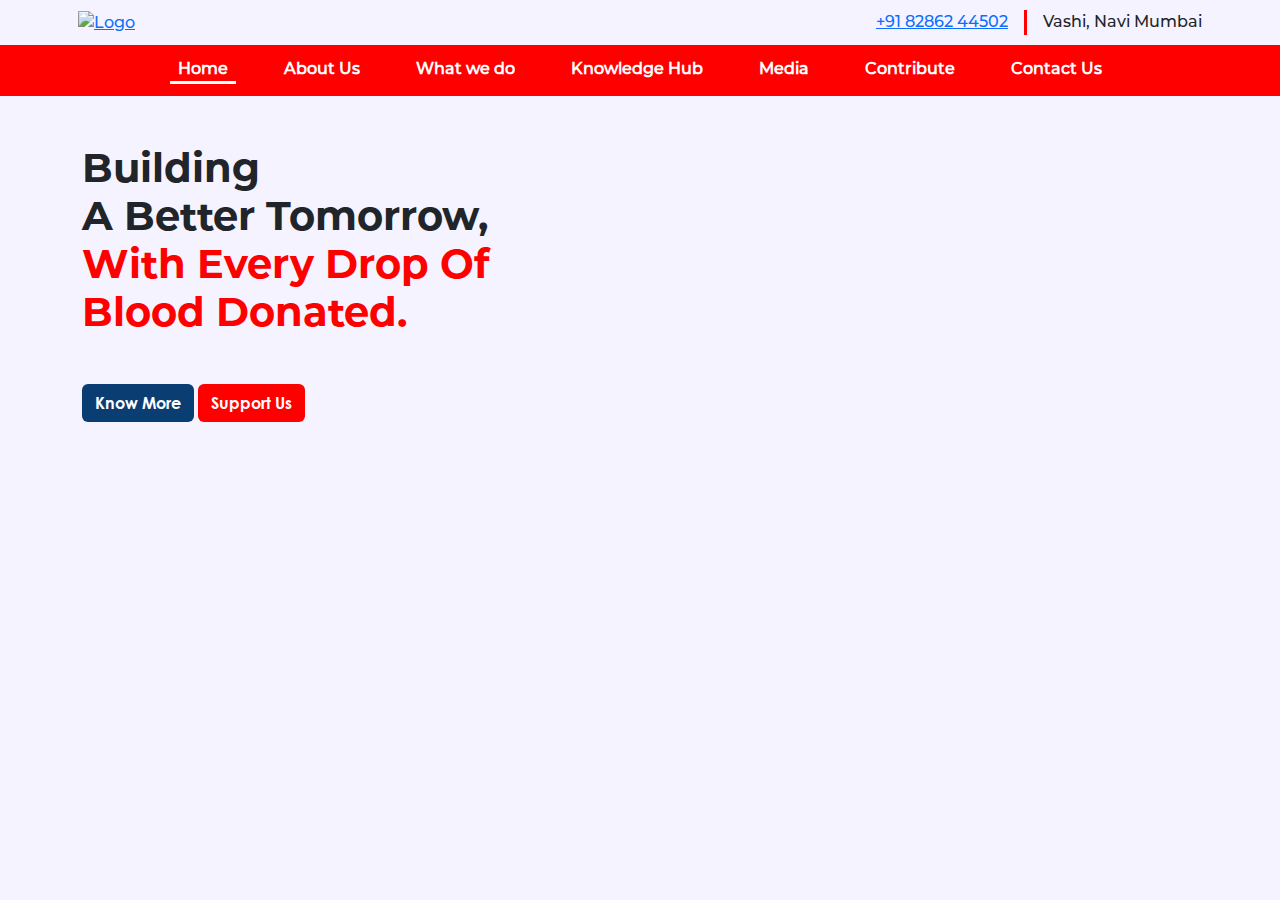
==== index.html @ b76ddab7 "Initial Commit" ====
<!DOCTYPE html>
<html lang="en">
<head>
  <meta charset="UTF-8">
  <meta http-equiv="X-UA-Compatible" content="IE=edge">
  <meta name="viewport" content="width=device-width, initial-scale=1.0">
  <title>Document</title>
  <link href="https://cdn.jsdelivr.net/npm/bootstrap@5.2.3/dist/css/bootstrap.min.css" rel="stylesheet">
  <script src="https://cdn.jsdelivr.net/npm/bootstrap@5.2.3/dist/js/bootstrap.bundle.min.js"></script>
  <link rel="stylesheet" href="/css/main-style.css">
</head>
<body>

  <header class="container-fluid p-0">
    <!-- Main Header -->
    <div class="main-header d-flex">
      <div class="col-lg-4 ps-lg-5">
        <a href="/"><img alt="Logo" /></a>
      </div>
      <div class="col-lg-8 d-flex justify-content-end pe-lg-5 gap-3">
        <a href="tel:+918286244502">+91 82862 44502</a>
        <div class="divider"></div>
        Vashi, Navi Mumbai
      </div>
    </div>
    <!-- ./Main Header -->

    <!-- Navbar -->
    <nav class="navbar navbar-expand-lg navbar-dark">
      <div class="container-fluid">
        <button class="navbar-toggler" type="button" data-bs-toggle="collapse" data-bs-target="#navbarSupportedContent" aria-controls="navbarSupportedContent" aria-expanded="false" aria-label="Toggle navigation">
          <span class="navbar-toggler-icon"></span>
        </button>
        <div class="collapse navbar-collapse" id="navbarSupportedContent">
          <ul class="navbar-nav m-auto mb-2 mb-lg-0 py-0 py-lg-1">
            <li class="nav-item">
              <a class="nav-link active" aria-current="page" href="#">Home</a>
            </li>
            <li class="nav-item">
              <a class="nav-link" href="#">About Us</a>
            </li>
            <li class="nav-item">
              <a class="nav-link" href="#">What we do</a>
            </li>
            <li class="nav-item dropdown">
              <a class="nav-link dropdown-toggle" href="#" id="navbarDropdown" role="button" data-bs-toggle="dropdown" aria-expanded="false">
                Knowledge Hub
              </a>
              <ul class="dropdown-menu" aria-labelledby="navbarDropdown">
                <li><a class="dropdown-item" href="#">Thalassemia</a></li>
                <li><a class="dropdown-item" href="#">Events</a></li>
                <li><a class="dropdown-item" href="#">FAQ's</a></li>
                <li><a class="dropdown-item" href="#">List of Centres</a></li>
              </ul>
            </li>
            <li class="nav-item">
              <a class="nav-link" href="#">Media</a>
            </li>
            <li class="nav-item">
              <a class="nav-link" href="#">Contribute</a>
            </li>
            <li class="nav-item">
              <a class="nav-link" href="#">Contact Us</a>
            </li>
          </ul>
        </div>
      </div>
    </nav>
    <!-- ./Navbar -->
  </header>

  <main id="main-body" class="container">
    <section id="banner" class="pt-3 pt-lg-5">
      <h1 class="dual-color mb-3 mb-lg-5">
        Building<br/>
        A Better Tomorrow,<br/>
        <span class="primary-color">
          With Every Drop Of<br/>
          Blood Donated.
        </span>
      </h1>
      <button class="btn btn-custom-secondary">Know More</button>
      <button class="btn btn-custom-primary">Support Us</button>
    </section>
  </main>

</body>
</html>
---- css/main-style.css ----
@font-face {
    font-family: "Century Gothic Bold";
    src: url("/fonts/Century-Gothic-Bold.otf") format("opentype");
}

@font-face {
    font-family: "Montserrat Bold";
    src: url("/fonts/Montserrat-Bold.otf") format("opentype");
}

@font-face {
    font-family: "Montserrat Medium";
    src: url("/fonts/Montserrat-Medium.otf") format("opentype");
}

:root {
    --custom-primary-color: #FF0000;
    --custom-primary-bg-color: #F4F3FF;
    --custom-secondary-color: #0A3E72;
    --custom-tertiary-color: #ffffff;
    --custom-nav-font-weight: 600;
    --custom-hover-opacity: 0.9;
}

html,
body {
    background: var(--custom-primary-bg-color);
    font-family: 'Montserrat Medium';
}

.btn {
    font-family: 'Century Gothic Bold';
}

h1,
h2,
h3,
h4,
h5,
h6 {
    font-family: 'Montserrat Bold';
}

h1 {
    font-weight: 900;
}

.main-header {
    padding: 10px 30px;
}

.navbar {
    background-color: var(--custom-primary-color);
    font-weight: var(--custom-nav-font-weight);
}

.nav-item {
    padding: 0 20px;
}

.nav-link {
    color: var(--custom-tertiary-color);
    padding: 0;
}

.nav-link.active {
    border-bottom: 3px solid var(--custom-tertiary-color);
}

.dropdown-menu.show {
    background-color: var(--custom-primary-bg-color);
    border: none;
    top: calc(100% + 10px);
    border-radius: 0;
    width: 100%;
}

.dropdown-toggle::after {
    display: none;
}

.dropdown-item {
    font-weight: 600;
    color: var(--custom-primary-color);
}

.dropdown-item:hover {
    color: var(--custom-tertiary-color);
    background-color: var(--custom-primary-color);
}

.divider {
    height: 100%;
    width: 3px;
    background: var(--custom-primary-color);
}

.bg-custom-primary {
    background-color: var(--custom-primary-color);
}

.bg-custom-secondary {
    background-color: var(--custom-secondary-color);
}

.btn-custom-primary {
    background-color: var(--custom-primary-color);
    color: var(--custom-tertiary-color);
}

.btn-custom-primary:hover {
    background-color: var(--custom-primary-color);
    color: var(--custom-tertiary-color);
    opacity: var(--custom-hover-opacity);
}

.btn-custom-secondary {
    background-color: var(--custom-secondary-color);
    color: var(--custom-tertiary-color);
}

.btn-custom-secondary:hover {
    background-color: var(--custom-secondary-color);
    color: var(--custom-tertiary-color);
    opacity: var(--custom-hover-opacity);
}

.primary-color {
    color: var(--custom-primary-color);
}

.secondary-color {
    color: var(--custom-secondary-color);
}
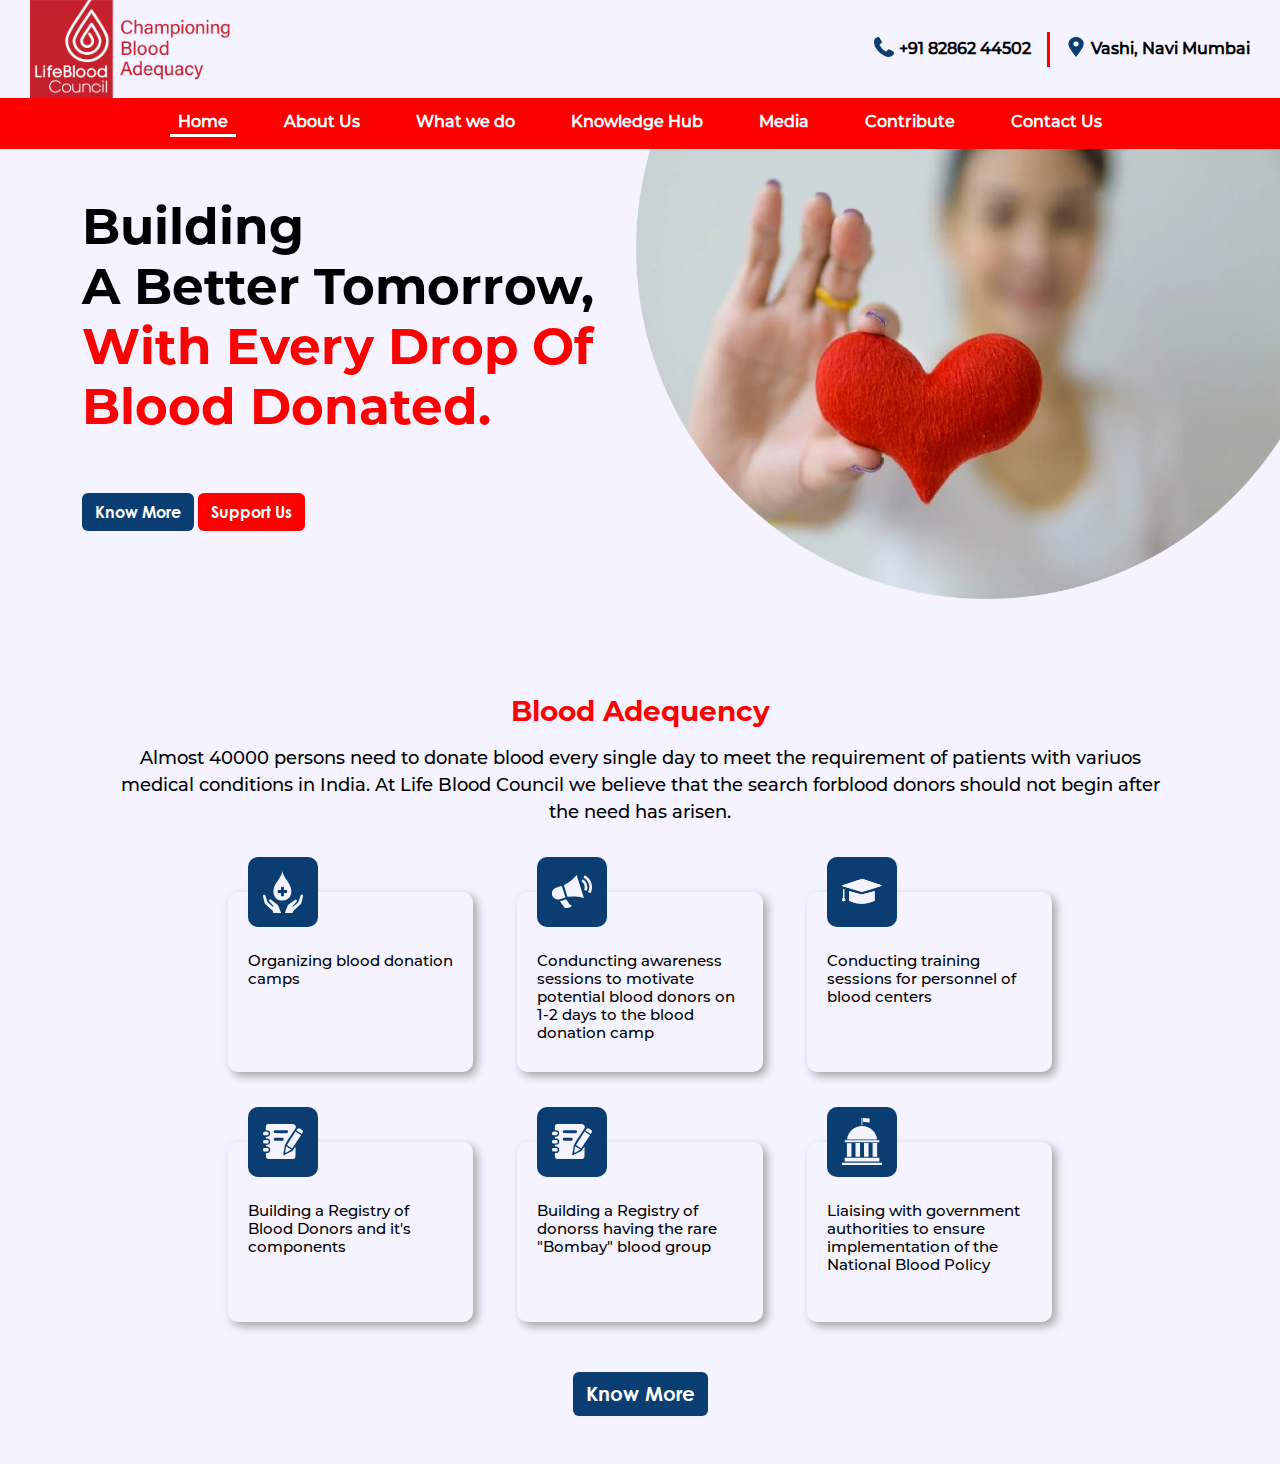
==== commit 7d463da7: "Home Page" ====
--- a/index.html
+++ b/index.html
@@ -1,5 +1,5 @@
-<!DOCTYPE html>
 <html lang="en">
+
 <head>
   <meta charset="UTF-8">
   <meta http-equiv="X-UA-Compatible" content="IE=edge">
@@ -9,18 +9,51 @@
   <script src="https://cdn.jsdelivr.net/npm/bootstrap@5.2.3/dist/js/bootstrap.bundle.min.js"></script>
   <link rel="stylesheet" href="/css/main-style.css">
 </head>
+
 <body>
 
   <header class="container-fluid p-0">
     <!-- Main Header -->
-    <div class="main-header d-flex">
-      <div class="col-lg-4 ps-lg-5">
-        <a href="/"><img alt="Logo" /></a>
-      </div>
-      <div class="col-lg-8 d-flex justify-content-end pe-lg-5 gap-3">
-        <a href="tel:+918286244502">+91 82862 44502</a>
-        <div class="divider"></div>
-        Vashi, Navi Mumbai
+    <div class="main-header">
+      <div class="row">
+        <div class="col-sm-4">
+          <a href="/" class="nav-brand">
+            <img src="/images/logo.png" alt="Logo">
+          </a>
+        </div>
+        <div class="col-sm-8 d-flex align-items-center">
+          <div class="right-content d-flex justify-content-end gap-sm-3 gap-1 gap-sm-2 align-items-center w-100">
+            <a href="tel:+918286244502" class="header-right-links">
+              <svg xmlns="http://www.w3.org/2000/svg" viewBox="0 0 18.73 18.64">
+                <g id="Layer_2" data-name="Layer 2">
+                  <g id="Layer_1-2" data-name="Layer 1">
+                    <g id="ryGIXp.tif">
+                      <path class="cls-1"
+                        d="M4.35,0l.12,0a.52.52,0,0,1,.46.28C5.61,1.48,6.3,2.64,7,3.81l.13.2a1.14,1.14,0,0,1,0,1.44,7.53,7.53,0,0,1-.87.82c-.18.16-.4.28-.58.44a2.73,2.73,0,0,0-.43.47.5.5,0,0,0,0,.55A13.6,13.6,0,0,0,11,13.52a.51.51,0,0,0,.64-.06,6,6,0,0,0,.55-.58c.26-.3.5-.62.76-.91a2.41,2.41,0,0,1,.46-.37,1.19,1.19,0,0,1,1.28,0L18,13.49a1.58,1.58,0,0,1,.72,1.66A3.65,3.65,0,0,1,16,18.25a7.36,7.36,0,0,1-5.51-.32,19.57,19.57,0,0,1-9-8.12A11.06,11.06,0,0,1,.09,6L0,5.27v-1l0-.17a10.91,10.91,0,0,1,.31-1.4A3.63,3.63,0,0,1,3,.13c.24-.06.5-.09.75-.13Z">
+                      </path>
+                    </g>
+                  </g>
+                </g>
+              </svg>
+              +91 82862 44502
+            </a>
+            <span class="divider"></span>
+            <a href="javascript:void()" class="header-right-links">
+              <svg xmlns="http://www.w3.org/2000/svg" viewBox="0 0 15.21 19.83">
+                <g id="Layer_2" data-name="Layer 2">
+                  <g id="Layer_1-2" data-name="Layer 1">
+                    <g id="SmpWc4.tif">
+                      <path class="cls-1"
+                        d="M7.19,0H8L8.7.08A7.74,7.74,0,0,1,12,1.24a6.81,6.81,0,0,1,2.87,3.48A5.33,5.33,0,0,1,15,8.2a16.73,16.73,0,0,1-1.43,3.21,62.53,62.53,0,0,1-5.75,8.28c-.16.19-.25.19-.41,0a62.08,62.08,0,0,1-5.75-8.3A15,15,0,0,1,.24,8.19C.12,7.8.08,7.4,0,7V6.74C.05,6.36.08,6,.15,5.61A6.58,6.58,0,0,1,2.26,2,7.42,7.42,0,0,1,5.74.23C6.22.13,6.71.07,7.19,0Zm.43,9.34a2.6,2.6,0,0,0,2.72-2.46A2.62,2.62,0,0,0,7.61,4.42,2.61,2.61,0,0,0,4.89,6.88,2.6,2.6,0,0,0,7.62,9.34Z">
+                      </path>
+                    </g>
+                  </g>
+                </g>
+              </svg>
+              Vashi, Navi Mumbai
+            </a>
+          </div>
+        </div>
       </div>
     </div>
     <!-- ./Main Header -->
@@ -28,7 +61,8 @@
     <!-- Navbar -->
     <nav class="navbar navbar-expand-lg navbar-dark">
       <div class="container-fluid">
-        <button class="navbar-toggler" type="button" data-bs-toggle="collapse" data-bs-target="#navbarSupportedContent" aria-controls="navbarSupportedContent" aria-expanded="false" aria-label="Toggle navigation">
+        <button class="navbar-toggler" type="button" data-bs-toggle="collapse" data-bs-target="#navbarSupportedContent"
+          aria-controls="navbarSupportedContent" aria-expanded="false" aria-label="Toggle navigation">
           <span class="navbar-toggler-icon"></span>
         </button>
         <div class="collapse navbar-collapse" id="navbarSupportedContent">
@@ -43,7 +77,8 @@
               <a class="nav-link" href="#">What we do</a>
             </li>
             <li class="nav-item dropdown">
-              <a class="nav-link dropdown-toggle" href="#" id="navbarDropdown" role="button" data-bs-toggle="dropdown" aria-expanded="false">
+              <a class="nav-link dropdown-toggle" href="#" id="navbarDropdown" role="button" data-bs-toggle="dropdown"
+                aria-expanded="false">
                 Knowledge Hub
               </a>
               <ul class="dropdown-menu" aria-labelledby="navbarDropdown">
@@ -69,20 +104,206 @@
     <!-- ./Navbar -->
   </header>
 
-  <main id="main-body" class="container">
-    <section id="banner" class="pt-3 pt-lg-5">
-      <h1 class="dual-color mb-3 mb-lg-5">
-        Building<br/>
-        A Better Tomorrow,<br/>
-        <span class="primary-color">
-          With Every Drop Of<br/>
-          Blood Donated.
-        </span>
-      </h1>
-      <button class="btn btn-custom-secondary">Know More</button>
-      <button class="btn btn-custom-primary">Support Us</button>
+  <main id="main-body">
+    <section id="main-banner">
+      <div class="container pt-3 pt-lg-5">
+        <h1 class="dual-color">
+          Building<br>
+          A Better Tomorrow,<br>
+          <span class="primary-color">
+            With Every Drop Of<br>
+            Blood Donated.
+          </span>
+        </h1>
+        <button class="btn btn-custom-secondary mt-3 mt-lg-5">Know More</button>
+        <button class="btn btn-custom-primary mt-3 mt-lg-5">Support Us</button>
+      </div>
+    </section>
+    <div class="clearfix"></div>
+    <section id="blood-adequency">
+      <div class="container p-lg-5 mt-5 text-center">
+        <h3 class="primary-color">Blood Adequency</h3>
+        <p class="mt-3 description">
+          Almost 40000 persons need to donate blood every single day to meet the requirement of patients<wbr> with variuos medical conditions in India. At Life Blood Council we believe that the search for<wbr>blood donors should not begin after the need has arisen.
+        </p>
+        <div class="floated-card-container">
+          <div class="row">
+            <div class="col-md-4">
+              <div class="icon-floated-card">
+                <div class="icon">
+                  <svg xmlns="http://www.w3.org/2000/svg" viewBox="0 0 74.65 79.42">
+                    <g id="Layer_2" data-name="Layer 2">
+                      <g id="Layer_1-2" data-name="Layer 1">
+                        <g id="POnyug">
+                          <path class="cls-1"
+                            d="M36.14,0c1,6.67,4.71,11.79,8.16,17A73.88,73.88,0,0,1,51,28.57a22,22,0,0,1,1.53,13.72A16.47,16.47,0,0,1,34.28,55.14c-5.38-.64-9.67-3-12.5-7.74A18.42,18.42,0,0,1,19.4,36.75,27,27,0,0,1,23.73,24c2.27-3.73,4.76-7.35,7.12-11a33.39,33.39,0,0,0,4.87-10.6C35.87,1.64,36,.93,36.14,0ZM33.53,35.63h-1c-1.41,0-2.81,0-4.22,0-.56,0-.77.17-.75.76,0,1.24,0,2.48,0,3.72,0,.65.17.88.82.86,1.41,0,2.81,0,4.21,0,.79,0,1,.23,1,1-.05,1.4,0,2.81,0,4.21,0,.64.15.9.83.87,1.24,0,2.48,0,3.72,0a6,6,0,0,0,.83-.11V40.94c1.82,0,3.55,0,5.28,0,.54,0,.73-.17.71-.72,0-1.26,0-2.53,0-3.8,0-.67-.24-.83-.87-.82-1.68,0-3.36,0-5.1,0,0-.38,0-.68,0-1,0-1.35,0-2.71,0-4,0-.73-.15-1-.95-1a33.46,33.46,0,0,1-3.47,0c-.72,0-1,.18-.94.92C33.56,32.19,33.53,33.84,33.53,35.63Z" />
+                          <path class="cls-1"
+                            d="M34.15,79.42H26c-1.85,0-3.69,0-5.54,0a.76.76,0,0,1-.9-.69c-.2-.92-.52-1.8-.7-2.72a3.67,3.67,0,0,0-1.26-2.13c-3.91-3.55-7.8-7.14-11.68-10.73a22,22,0,0,1-2.11-2.21,4.6,4.6,0,0,1-.89-1.73q-1.48-6-2.86-12a2.43,2.43,0,0,1,1.54-3,2.63,2.63,0,0,1,3,1.83c.57,1.6,1.06,3.24,1.59,4.86C6.93,53,7.6,55.13,8.31,57.22a2.43,2.43,0,0,0,.61.94q3.89,3.51,7.82,7a10.7,10.7,0,0,0,1.9,1.31c.23.13.83.06.92-.11a1.36,1.36,0,0,0,0-1.1,4,4,0,0,0-.86-1q-3.16-3.32-6.34-6.64a4.77,4.77,0,0,1-.56-.7A2.42,2.42,0,0,1,12,53.87a2.46,2.46,0,0,1,3.12-.06c2.56,1.92,5.08,3.89,7.63,5.8,1.27,1,2.64,1.8,3.88,2.8a5.31,5.31,0,0,1,1.68,2c2,4.89,3.9,9.82,5.82,14.73A1.08,1.08,0,0,1,34.15,79.42Z" />
+                          <path class="cls-1"
+                            d="M40.39,79.41c.61-1.7,1.14-3.28,1.75-4.84q1.78-4.57,3.64-9.13a7.4,7.4,0,0,1,2.51-3.3C52,59.45,55.63,56.7,59.3,54a3.7,3.7,0,0,1,.92-.54,2.28,2.28,0,0,1,2.46.47,2,2,0,0,1,.47,2.21,4.53,4.53,0,0,1-.93,1.53c-2.2,2.35-4.45,4.66-6.67,7-.17.18-.43.35-.48.56a1.68,1.68,0,0,0,0,1.11c.11.18.71.24,1,.12a6.23,6.23,0,0,0,1.5-1q4.16-3.66,8.27-7.36a2.44,2.44,0,0,0,.56-1c1.16-3.53,2.3-7.06,3.46-10.59a4.07,4.07,0,0,1,.38-.91,2.33,2.33,0,0,1,4.34,1.71Q74,50,73.34,52.69c-.48,2-1,4.06-1.47,6.1a5.14,5.14,0,0,1-1.51,2.69c-3.86,3.6-7.65,7.29-11.61,10.79-1.83,1.62-3.24,3.31-3.5,5.79,0,.16-.1.32-.12.48-.09.71-.48.89-1.18.88C49.49,79.39,45,79.41,40.39,79.41Z" />
+                        </g>
+                      </g>
+                    </g>
+                  </svg>
+                </div>
+                <div class="content">
+                  <p>Organizing blood donation camps</p>
+                </div>
+              </div>
+            </div>
+            <div class="col-md-4">
+              <div class="icon-floated-card">
+                <div class="icon">
+                  <svg xmlns="http://www.w3.org/2000/svg" viewBox="0 0 46.82 38.94">
+                    <g id="Layer_2" data-name="Layer 2">
+                      <g id="Layer_1-2" data-name="Layer 1">
+                        <g id="a8hXUg">
+                          <path class="cls-1"
+                            d="M16.05,38.94a3.08,3.08,0,0,1-2-1.5c-1.5-2.14-3-4.26-4.55-6.4l-.21-.31,1.28-.4,5.55-1.76c.25-.08.38-.06.53.17,1,1.47,2,2.92,3,4.38A4.85,4.85,0,0,0,21.9,35a1.22,1.22,0,0,1-.09,2.33c-1.58.51-3.17,1-4.75,1.5l-.48.14Z" />
+                          <path class="cls-1"
+                            d="M37.35,26.84a55,55,0,0,0-10.1-1.67,37.81,37.81,0,0,0-8.76.4c-.31.05-.43,0-.52-.33q-2-6.42-4-12.84c0-.11-.06-.23-.11-.37A38.75,38.75,0,0,0,22,6.85,54.5,54.5,0,0,0,28.89,0Z" />
+                          <path class="cls-1"
+                            d="M11.49,12.79l4.27,13.56-2,.63c-1.62.51-3.22,1.06-4.86,1.51a7.11,7.11,0,0,1-4-13.65c2.11-.69,4.24-1.34,6.37-2Z" />
+                          <path class="cls-1"
+                            d="M36.91,2.91,38.35.15A15.65,15.65,0,0,1,45,21.31l-2.75-1.44a12.61,12.61,0,0,0-5.36-17Z" />
+                          <path class="cls-1"
+                            d="M40.25,18.83l-2.72-1.42A7.16,7.16,0,0,0,38,11.88a7.23,7.23,0,0,0-3.55-4.24l1.41-2.71a10,10,0,0,1,4.75,5.18A10.22,10.22,0,0,1,40.25,18.83Z" />
+                        </g>
+                      </g>
+                    </g>
+                  </svg>
+                </div>
+                <div class="content">
+                  <p>Conduncting awareness sessions to motivate potential blood donors on 1-2 days to the blood donation
+                    camp</p>
+                </div>
+              </div>
+            </div>
+            <div class="col-md-4">
+              <div class="icon-floated-card">
+                <div class="icon">
+                  <svg xmlns="http://www.w3.org/2000/svg" viewBox="0 0 45.4 27.98">
+                    <g id="Layer_2" data-name="Layer 2">
+                      <g id="Layer_1-2" data-name="Layer 1">
+                        <g id="PLaIgO">
+                          <path class="cls-1"
+                            d="M.07,7.32l0,.43A4.07,4.07,0,0,0,.8,8.1c7,2.13,14.07,4.28,21.13,6.35a4.13,4.13,0,0,0,2.22-.16c6.5-2,13-4.11,19.46-6.17.5-.16,1-.37,1.79-.68a11.22,11.22,0,0,0-1.29-.64C37.34,4.56,30.57,2.3,23.78.12a3.94,3.94,0,0,0-2.2.09c-4.34,1.38-8.66,2.84-13,4.27Zm37,6.32c-1.76.52-3.32,1-4.9,1.44-11.33,3.17-7.67,3.24-19.11,0-1.57-.44-3.12-.91-4.85-1.42V24.71c9.63,4.66,19.22,4.08,28.86-.08ZM2.58,21.43V12l-1.47-.49v9.93C-.18,23-.39,24.31.71,24.87a2.69,2.69,0,0,0,2.45-.09C4.5,23.62,3.64,22.44,2.58,21.43Z" />
+                          <path class="cls-1"
+                            d="M.07,7.32,8.6,4.48c4.32-1.43,8.64-2.89,13-4.27a3.94,3.94,0,0,1,2.2-.09C30.57,2.3,37.34,4.56,44.11,6.8a11.22,11.22,0,0,1,1.29.64c-.81.31-1.29.52-1.79.68-6.48,2.06-13,4.14-19.46,6.17a4.13,4.13,0,0,1-2.22.16C14.87,12.38,7.84,10.23.8,8.1a4.07,4.07,0,0,1-.69-.35Z" />
+                          <path class="cls-1"
+                            d="M37,13.64v11c-9.64,4.16-19.23,4.74-28.86.08V13.65c1.73.51,3.28,1,4.85,1.42,11.44,3.25,7.78,3.18,19.11,0C33.7,14.63,35.26,14.16,37,13.64Z" />
+                          <path class="cls-1"
+                            d="M2.58,21.43c1.06,1,1.92,2.19.58,3.35a2.69,2.69,0,0,1-2.45.09c-1.1-.56-.89-1.83.4-3.48V11.46L2.58,12Z" />
+                        </g>
+                      </g>
+                    </g>
+                  </svg>
+                </div>
+                <div class="content">
+                  <p>Conducting training sessions for personnel of blood centers</p>
+                </div>
+              </div>
+            </div>
+            <div class="col-md-4">
+              <div class="icon-floated-card">
+                <div class="icon">
+                  <svg xmlns="http://www.w3.org/2000/svg" viewBox="0 0 42.48 37.1">
+                    <g id="Layer_2" data-name="Layer 2">
+                      <g id="Layer_1-2" data-name="Layer 1">
+                        <g id="WWwSKa">
+                          <path class="cls-1"
+                            d="M3.07,23.7V22.1H4.43A3,3,0,0,0,7.57,19a5.56,5.56,0,0,0-.13-1.53,2.94,2.94,0,0,0-2.8-2.16H3.1V13.44c.34,0,.69,0,1,0A3.15,3.15,0,0,0,7.6,10,3,3,0,0,0,6.25,7.19a6.61,6.61,0,0,0-2-.56,6.46,6.46,0,0,0-1.17,0,33.22,33.22,0,0,1,0-4.24A2.54,2.54,0,0,1,6,.11H29.9a8.26,8.26,0,0,0,1-.08,3.86,3.86,0,0,1,3.29,1.27,3.12,3.12,0,0,1,.21,3.5c-2,3.06-3.94,6.09-5.91,9.13-1,1.51-1.92,3-3,4.51a16,16,0,0,0-2.8,7.28c-.32,2.25-.8,4.48-1.19,6.72,0,.19.06.53.18.58a1.16,1.16,0,0,0,.85.07c.78-.34,1.51-.78,2.27-1.16,1.76-.87,3.55-1.69,5.28-2.61a5.7,5.7,0,0,0,1.69-1.4c.79-1,1.45-2.07,2.17-3.11a2.47,2.47,0,0,1,.61-.65v.64c0,2.55,0,5.1,0,7.65a14.31,14.31,0,0,1-.18,2.7,2.45,2.45,0,0,1-2.53,2H5.8c-1.67,0-2.47-.59-2.66-2.28a37,37,0,0,1,0-4.09c1.38,0,2.8.14,3.81-1.12A3.86,3.86,0,0,0,7.59,27a2.67,2.67,0,0,0-1.47-2.61A15.31,15.31,0,0,0,3.07,23.7Zm15.8-14h6c1,0,1.47-.37,1.65-1.11.29-1.15-.39-1.94-1.73-1.94H13.2a2.56,2.56,0,0,0-.55,0A1.46,1.46,0,0,0,11.4,8.14,1.44,1.44,0,0,0,13,9.67Zm-2.2,8h3.6A1.52,1.52,0,0,0,22,16.15c0-.89-.65-1.48-1.7-1.48H13.08c-1.08,0-1.67.53-1.68,1.48s.55,1.53,1.67,1.55Z" />
+                          <path class="cls-1" d="M25.49,22.4,34.58,8l5.91,3.94c-3.18,4.66-6.35,9.28-9.55,14Z" />
+                          <path class="cls-1"
+                            d="M35.38,6.85A15.18,15.18,0,0,1,36.93,5a1.93,1.93,0,0,1,2.33-.19A18.29,18.29,0,0,1,42.1,6.94a1.75,1.75,0,0,1,.17,1.94,11.29,11.29,0,0,1-1,1.63Z" />
+                          <path class="cls-1"
+                            d="M24.59,23.77l5.53,3.29a3.82,3.82,0,0,1-.32.29c-1.63,1-3.26,2.06-4.92,3a1.27,1.27,0,0,1-1,.11c-.18-.07-.29-.58-.25-.86C23.9,27.72,24.24,25.81,24.59,23.77Z" />
+                          <path class="cls-1"
+                            d="M3,20.74c-.46,0-.91,0-1.37,0A1.67,1.67,0,0,1,0,18.91c0-1.18.56-1.93,1.59-2s2,0,2.92,0,1.57.68,1.56,2a1.65,1.65,0,0,1-1.59,1.84C4,20.76,3.49,20.74,3,20.74Z" />
+                          <path class="cls-1"
+                            d="M3.05,25.6c.52,0,1,0,1.56,0A1.46,1.46,0,0,1,6.06,27a6.31,6.31,0,0,1,0,.87,1.55,1.55,0,0,1-1.49,1.47c-1,0-2,0-3,0A1.47,1.47,0,0,1,.08,28.14a4.42,4.42,0,0,1,0-1.54,1.23,1.23,0,0,1,1.26-1c.56,0,1.12,0,1.68,0Z" />
+                          <path class="cls-1"
+                            d="M3,11.93H1.57A1.65,1.65,0,0,1,0,10.13c0-1.17.54-1.92,1.51-2s2,0,2.92,0S6.1,9,6.07,10.28a1.6,1.6,0,0,1-1.7,1.65Z" />
+                        </g>
+                      </g>
+                    </g>
+                  </svg>
+                </div>
+                <div class="content">
+                  <p>Building a Registry of Blood Donors and it's components</p>
+                </div>
+              </div>
+            </div>
+            <div class="col-md-4">
+              <div class="icon-floated-card">
+                <div class="icon">
+                  <svg xmlns="http://www.w3.org/2000/svg" viewBox="0 0 42.48 37.1">
+                    <g id="Layer_2" data-name="Layer 2">
+                      <g id="Layer_1-2" data-name="Layer 1">
+                        <g id="WWwSKa">
+                          <path class="cls-1"
+                            d="M3.07,23.7V22.1H4.43A3,3,0,0,0,7.57,19a5.56,5.56,0,0,0-.13-1.53,2.94,2.94,0,0,0-2.8-2.16H3.1V13.44c.34,0,.69,0,1,0A3.15,3.15,0,0,0,7.6,10,3,3,0,0,0,6.25,7.19a6.61,6.61,0,0,0-2-.56,6.46,6.46,0,0,0-1.17,0,33.22,33.22,0,0,1,0-4.24A2.54,2.54,0,0,1,6,.11H29.9a8.26,8.26,0,0,0,1-.08,3.86,3.86,0,0,1,3.29,1.27,3.12,3.12,0,0,1,.21,3.5c-2,3.06-3.94,6.09-5.91,9.13-1,1.51-1.92,3-3,4.51a16,16,0,0,0-2.8,7.28c-.32,2.25-.8,4.48-1.19,6.72,0,.19.06.53.18.58a1.16,1.16,0,0,0,.85.07c.78-.34,1.51-.78,2.27-1.16,1.76-.87,3.55-1.69,5.28-2.61a5.7,5.7,0,0,0,1.69-1.4c.79-1,1.45-2.07,2.17-3.11a2.47,2.47,0,0,1,.61-.65v.64c0,2.55,0,5.1,0,7.65a14.31,14.31,0,0,1-.18,2.7,2.45,2.45,0,0,1-2.53,2H5.8c-1.67,0-2.47-.59-2.66-2.28a37,37,0,0,1,0-4.09c1.38,0,2.8.14,3.81-1.12A3.86,3.86,0,0,0,7.59,27a2.67,2.67,0,0,0-1.47-2.61A15.31,15.31,0,0,0,3.07,23.7Zm15.8-14h6c1,0,1.47-.37,1.65-1.11.29-1.15-.39-1.94-1.73-1.94H13.2a2.56,2.56,0,0,0-.55,0A1.46,1.46,0,0,0,11.4,8.14,1.44,1.44,0,0,0,13,9.67Zm-2.2,8h3.6A1.52,1.52,0,0,0,22,16.15c0-.89-.65-1.48-1.7-1.48H13.08c-1.08,0-1.67.53-1.68,1.48s.55,1.53,1.67,1.55Z" />
+                          <path class="cls-1" d="M25.49,22.4,34.58,8l5.91,3.94c-3.18,4.66-6.35,9.28-9.55,14Z" />
+                          <path class="cls-1"
+                            d="M35.38,6.85A15.18,15.18,0,0,1,36.93,5a1.93,1.93,0,0,1,2.33-.19A18.29,18.29,0,0,1,42.1,6.94a1.75,1.75,0,0,1,.17,1.94,11.29,11.29,0,0,1-1,1.63Z" />
+                          <path class="cls-1"
+                            d="M24.59,23.77l5.53,3.29a3.82,3.82,0,0,1-.32.29c-1.63,1-3.26,2.06-4.92,3a1.27,1.27,0,0,1-1,.11c-.18-.07-.29-.58-.25-.86C23.9,27.72,24.24,25.81,24.59,23.77Z" />
+                          <path class="cls-1"
+                            d="M3,20.74c-.46,0-.91,0-1.37,0A1.67,1.67,0,0,1,0,18.91c0-1.18.56-1.93,1.59-2s2,0,2.92,0,1.57.68,1.56,2a1.65,1.65,0,0,1-1.59,1.84C4,20.76,3.49,20.74,3,20.74Z" />
+                          <path class="cls-1"
+                            d="M3.05,25.6c.52,0,1,0,1.56,0A1.46,1.46,0,0,1,6.06,27a6.31,6.31,0,0,1,0,.87,1.55,1.55,0,0,1-1.49,1.47c-1,0-2,0-3,0A1.47,1.47,0,0,1,.08,28.14a4.42,4.42,0,0,1,0-1.54,1.23,1.23,0,0,1,1.26-1c.56,0,1.12,0,1.68,0Z" />
+                          <path class="cls-1"
+                            d="M3,11.93H1.57A1.65,1.65,0,0,1,0,10.13c0-1.17.54-1.92,1.51-2s2,0,2.92,0S6.1,9,6.07,10.28a1.6,1.6,0,0,1-1.7,1.65Z" />
+                        </g>
+                      </g>
+                    </g>
+                  </svg>
+                </div>
+                <div class="content">
+                  <p>Building a Registry of donorss having the rare "Bombay" blood group</p>
+                </div>
+              </div>
+            </div>
+            <div class="col-md-4">
+              <div class="icon-floated-card">
+                <div class="icon">
+                  <svg xmlns="http://www.w3.org/2000/svg" viewBox="0 0 38.38 45.07">
+                    <g id="Layer_2" data-name="Layer 2">
+                      <g id="Layer_1-2" data-name="Layer 1">
+                        <g id="w3TKtA">
+                          <path class="cls-1" d="M33.61,20.53H4.84a14.48,14.48,0,0,1,28.77,0Z" />
+                          <path class="cls-1"
+                            d="M35.83,38.15v3.57l-.22,0H3c-.43,0-.43,0-.43-.43q0-1.44,0-2.88a2.72,2.72,0,0,1,0-.28Z" />
+                          <path class="cls-1" d="M38.38,42.86v2.21H0V42.86Z" />
+                          <path class="cls-1"
+                            d="M2.62,21.41h33.2V23.2H2.8c-.1,0-.21,0-.21-.15,0-.52,0-1,0-1.54A.44.44,0,0,1,2.62,21.41Z" />
+                          <path class="cls-1"
+                            d="M17.29,37.17H12.94c0-.09,0-.17,0-.26q0-6.27,0-12.54c0-.24.08-.28.29-.28,1.26,0,2.53,0,3.79,0,.24,0,.29.08.29.3V37.17Z" />
+                          <path class="cls-1"
+                            d="M25.52,37.18H21.39c-.18,0-.25,0-.25-.23q0-5,0-10.07V24.33c0-.18.05-.23.23-.23h3.89c.19,0,.25,0,.25.24,0,2.43,0,4.87,0,7.3v5.54Z" />
+                          <path class="cls-1" d="M4.72,24.11H8.81c.22,0,.26.07.26.28V36.91a2.29,2.29,0,0,1,0,.25H4.72Z" />
+                          <path class="cls-1"
+                            d="M33.72,24.12V37.18h-4.1c-.19,0-.26,0-.26-.25,0-3.36,0-6.73,0-10.09v-2.5c0-.15,0-.24.2-.24h4Z" />
+                          <path class="cls-1" d="M26.5,4.25,20,3.7V0c2.2-.08,4.34.44,6.54.44Z" />
+                          <path class="cls-1"
+                            d="M19.53,7.06h-.82V0c.25,0,.48,0,.72,0a.3.3,0,0,1,.11.21c0,.83,0,1.66,0,2.5,0,1.36,0,2.72,0,4.08A2.44,2.44,0,0,1,19.53,7.06Z" />
+                        </g>
+                      </g>
+                    </g>
+                  </svg>
+                </div>
+                <div class="content">
+                  <p>Liaising with government authorities to ensure implementation of the National Blood Policy</p>
+                </div>
+              </div>
+            </div>
+          </div>
+          <button class="btn btn-custom-secondary">Know More</button>
+        </div>
+      </div>
     </section>
   </main>
 
 </body>
+
 </html>--- a/css/main-style.css
+++ b/css/main-style.css
@@ -18,6 +18,7 @@
     --custom-primary-bg-color: #F4F3FF;
     --custom-secondary-color: #0A3E72;
     --custom-tertiary-color: #ffffff;
+    --custom-quaternary-color: #000000;
     --custom-nav-font-weight: 600;
     --custom-hover-opacity: 0.9;
 }
@@ -26,6 +27,7 @@
 body {
     background: var(--custom-primary-bg-color);
     font-family: 'Montserrat Medium';
+    color: var(--custom-quaternary-color);
 }
 
 .btn {
@@ -46,7 +48,7 @@
 }
 
 .main-header {
-    padding: 10px 30px;
+    padding: 0 30px;
 }
 
 .navbar {
@@ -93,6 +95,7 @@
     height: 100%;
     width: 3px;
     background: var(--custom-primary-color);
+    height: 35px;
 }
 
 .bg-custom-primary {
@@ -131,4 +134,211 @@
 
 .secondary-color {
     color: var(--custom-secondary-color);
+}
+
+.nav-brand img {
+    max-width: 200px;
+}
+
+.header-right-links {
+    display: flex;
+    justify-content: space-between;
+    flex-basis: content;
+    text-decoration: none;
+    font-weight: 600;
+    color: var(--custom-quaternary-color);
+}
+
+.header-right-links svg {
+    width: 20px;
+    margin-right: 5px;
+    height: 20px;
+    color: var(--custom-secondary-color);
+}
+
+.header-right-links svg *{
+    fill: currentColor;
+}
+
+.header-right-links {
+    width: 20px;
+}
+
+#main-banner {
+    position: relative;
+    background-image: url(../images/banner_image.png);
+    background-size: contain;
+    background-repeat: no-repeat;
+    background-position-x: right;
+    background-position-y: top;
+    min-height: 450px;
+}
+
+#main-banner h1 {
+    font-size: 50px;
+}
+
+#main-banner .banner-image{
+    width: 50%;
+    position: absolute;
+    min-width: 350px;
+    top: 0;
+    right: 0;
+    background-image: url(../images/banner_image.png);
+}
+
+#main-banner::after {
+    content: '';
+    clear: both;
+}
+
+.icon-floated-card {
+    position: relative;
+    margin: 50px 10px 20px;
+}
+
+.icon-floated-card .icon {
+    background-color: var(--custom-secondary-color);
+    padding: 15px;
+    width: 70px;
+    height: 70px;
+    border-radius: 10px;
+    display: flex;
+    align-items: center;
+    justify-content: center;
+    position: absolute;
+    top: -35px;
+    left: 20px;
+}
+
+.icon-floated-card .icon svg {
+    color: var(--custom-primary-bg-color);
+    fill: var(--custom-primary-bg-color);
+}
+
+.icon-floated-card .icon svg * {
+    color: currentColor;
+    fill: currentColor;
+}
+
+.icon-floated-card .content {
+    box-shadow: 4px 4px 10px #a3a3a3;
+    border-radius: 10px;
+    text-align: left;
+    padding: 60px 20px 10px;
+    min-height: 180px;
+    font-size: 15px;
+    line-height: 18px;
+}
+
+#blood-adequency .description{
+    font-size: 18px;
+}
+
+#blood-adequency .floated-card-container{
+    margin: 0 100px;
+}
+
+#blood-adequency .floated-card-container button{
+    font-size: 20px;
+    margin-top: 30px;
+}
+
+@media only screen and (max-width: 425px) {
+    .main-header {
+        padding: 0 10px;
+    }
+
+    .nav-brand img {
+        margin: 10px auto;
+        display: block;
+    }
+
+    .header-right-links {
+        font-size: 13px;
+    }
+
+    .right-content {
+        justify-content: center !important;
+        margin-bottom: 10px;
+    }
+
+    .header-right-links svg {
+        width: 18px;
+        height: 18px;
+        margin-right: 3px;
+    }
+
+    #main-banner {
+        min-height: 150px;
+    }
+
+    #main-banner h1 {
+        font-size: 18px;
+    }
+
+    #main-banner button {
+        font-size: 15px;
+    }
+
+    #blood-adequency .floated-card-container {
+        margin: 0 30px;
+    }
+
+    .nav-link {
+        width: fit-content;
+        padding: 0 10px;
+    }
+}
+
+@media only screen and (min-width: 426px) and (max-width: 767px) {
+    #main-banner {
+        min-height: 250px;
+    }
+
+    #main-banner h1 {
+        font-size: 25px;
+    }
+
+    #main-banner button {
+        font-size: 20px;
+    }
+
+    #blood-adequency .floated-card-container {
+        margin: 0;
+    }
+
+    #blood-adequency .floated-card-container {
+        margin: 0 30px;
+    }
+
+    .nav-link {
+        width: fit-content;
+        padding: 0 10px;
+    }
+}
+
+@media only screen and (min-width: 768px) and (max-width: 991px) {
+    .nav-link {
+        width: fit-content;
+        padding: 0 10px;
+    }
+
+    #blood-adequency .floated-card-container {
+        margin: 0;
+    }
+
+    .icon-floated-card .content {
+        padding: 50px 10px 10px;
+    }
+
+    #main-banner {
+        min-height: 350px;
+    }
+}
+
+@media only screen and (min-width: 992px) and (max-width: 1199px) {
+    #blood-adequency .floated-card-container {
+        margin: 0;
+    }
 }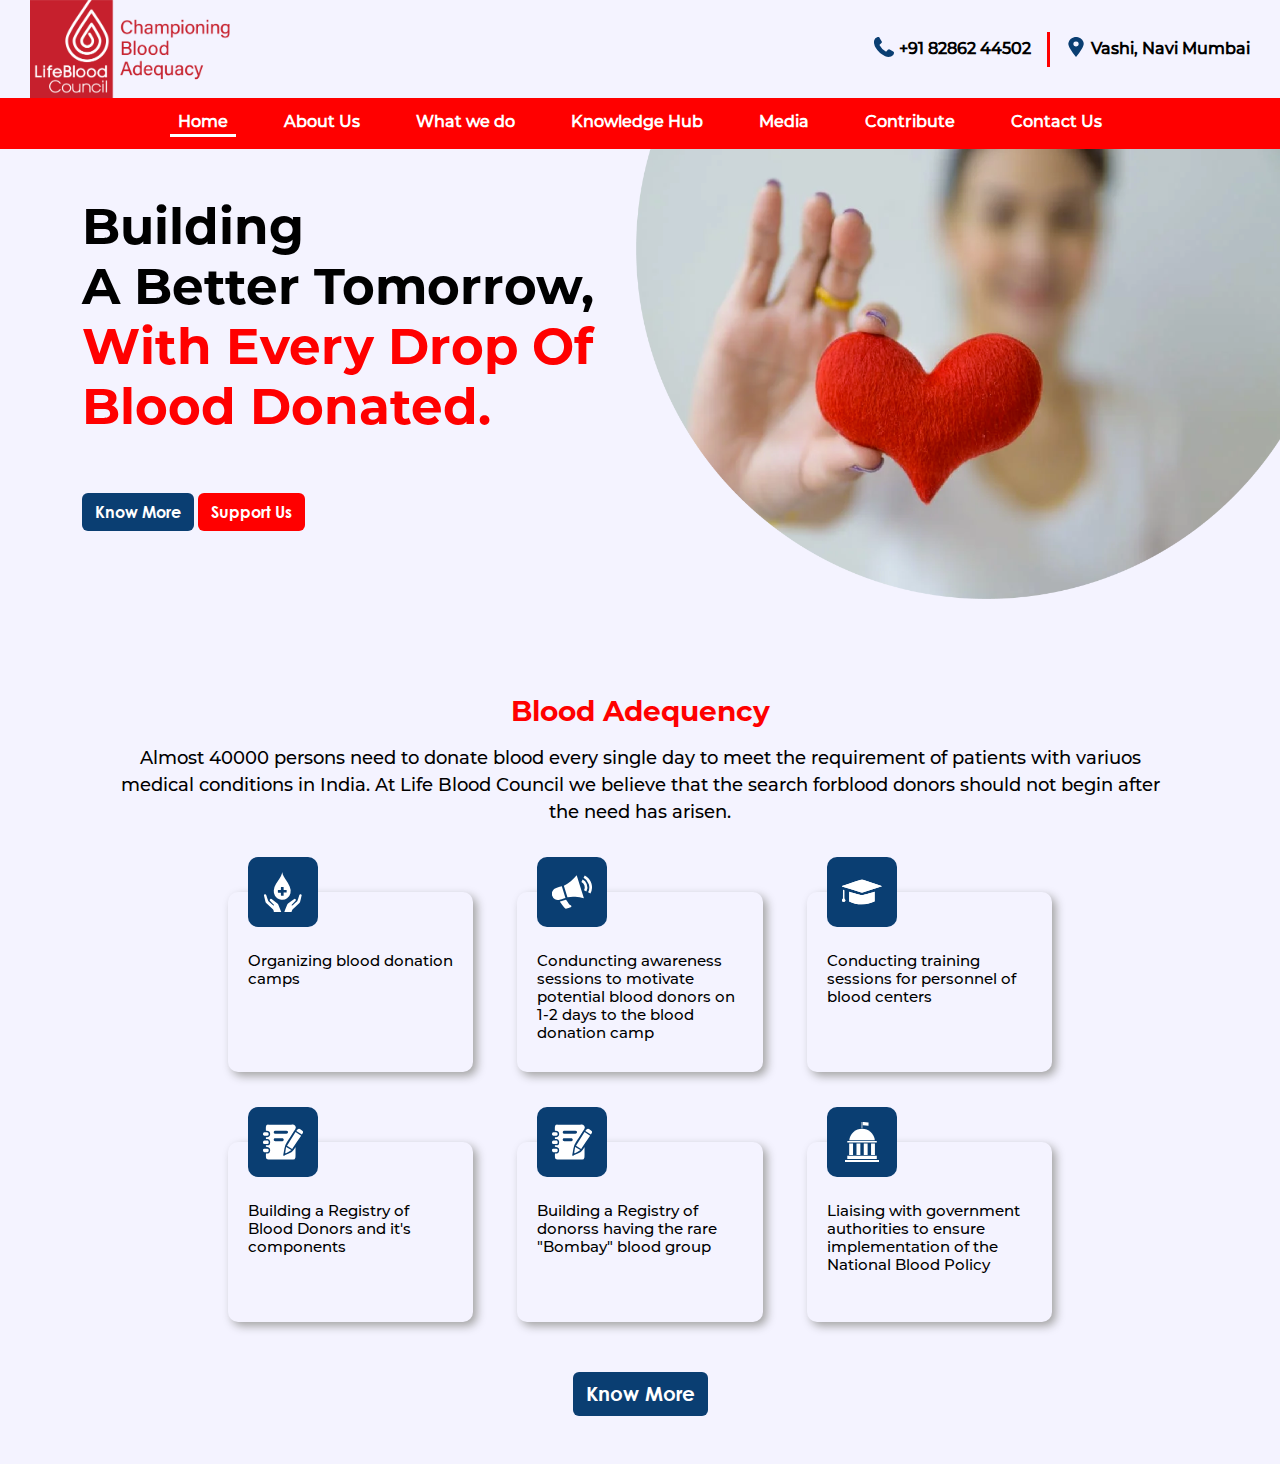
==== commit 8b5ef756: "Bug Fix - SVG Issue in Safari" ====
--- a/index.html
+++ b/index.html
@@ -1,3 +1,4 @@
+<!DOCTYPE html>
 <html lang="en">
 
 <head>
@@ -7,7 +8,7 @@
   <title>Document</title>
   <link href="https://cdn.jsdelivr.net/npm/bootstrap@5.2.3/dist/css/bootstrap.min.css" rel="stylesheet">
   <script src="https://cdn.jsdelivr.net/npm/bootstrap@5.2.3/dist/js/bootstrap.bundle.min.js"></script>
-  <link rel="stylesheet" href="/css/main-style.css">
+  <link rel="stylesheet" href="css/main-style.css">
 </head>
 
 <body>
@@ -17,17 +18,17 @@
     <div class="main-header">
       <div class="row">
         <div class="col-sm-4">
-          <a href="/" class="nav-brand">
-            <img src="/images/logo.png" alt="Logo">
+          <a href="index.html" class="nav-brand">
+            <img src="images/logo.png" alt="Logo">
           </a>
         </div>
         <div class="col-sm-8 d-flex align-items-center">
           <div class="right-content d-flex justify-content-end gap-sm-3 gap-1 gap-sm-2 align-items-center w-100">
             <a href="tel:+918286244502" class="header-right-links">
               <svg xmlns="http://www.w3.org/2000/svg" viewBox="0 0 18.73 18.64">
-                <g id="Layer_2" data-name="Layer 2">
-                  <g id="Layer_1-2" data-name="Layer 1">
-                    <g id="ryGIXp.tif">
+                <g data-name="Layer 2">
+                  <g data-name="Layer 1">
+                    <g>
                       <path class="cls-1"
                         d="M4.35,0l.12,0a.52.52,0,0,1,.46.28C5.61,1.48,6.3,2.64,7,3.81l.13.2a1.14,1.14,0,0,1,0,1.44,7.53,7.53,0,0,1-.87.82c-.18.16-.4.28-.58.44a2.73,2.73,0,0,0-.43.47.5.5,0,0,0,0,.55A13.6,13.6,0,0,0,11,13.52a.51.51,0,0,0,.64-.06,6,6,0,0,0,.55-.58c.26-.3.5-.62.76-.91a2.41,2.41,0,0,1,.46-.37,1.19,1.19,0,0,1,1.28,0L18,13.49a1.58,1.58,0,0,1,.72,1.66A3.65,3.65,0,0,1,16,18.25a7.36,7.36,0,0,1-5.51-.32,19.57,19.57,0,0,1-9-8.12A11.06,11.06,0,0,1,.09,6L0,5.27v-1l0-.17a10.91,10.91,0,0,1,.31-1.4A3.63,3.63,0,0,1,3,.13c.24-.06.5-.09.75-.13Z">
                       </path>
@@ -40,9 +41,9 @@
             <span class="divider"></span>
             <a href="javascript:void()" class="header-right-links">
               <svg xmlns="http://www.w3.org/2000/svg" viewBox="0 0 15.21 19.83">
-                <g id="Layer_2" data-name="Layer 2">
-                  <g id="Layer_1-2" data-name="Layer 1">
-                    <g id="SmpWc4.tif">
+                <g data-name="Layer 2">
+                  <g data-name="Layer 1">
+                    <g>
                       <path class="cls-1"
                         d="M7.19,0H8L8.7.08A7.74,7.74,0,0,1,12,1.24a6.81,6.81,0,0,1,2.87,3.48A5.33,5.33,0,0,1,15,8.2a16.73,16.73,0,0,1-1.43,3.21,62.53,62.53,0,0,1-5.75,8.28c-.16.19-.25.19-.41,0a62.08,62.08,0,0,1-5.75-8.3A15,15,0,0,1,.24,8.19C.12,7.8.08,7.4,0,7V6.74C.05,6.36.08,6,.15,5.61A6.58,6.58,0,0,1,2.26,2,7.42,7.42,0,0,1,5.74.23C6.22.13,6.71.07,7.19,0Zm.43,9.34a2.6,2.6,0,0,0,2.72-2.46A2.62,2.62,0,0,0,7.61,4.42,2.61,2.61,0,0,0,4.89,6.88,2.6,2.6,0,0,0,7.62,9.34Z">
                       </path>
@@ -132,9 +133,9 @@
               <div class="icon-floated-card">
                 <div class="icon">
                   <svg xmlns="http://www.w3.org/2000/svg" viewBox="0 0 74.65 79.42">
-                    <g id="Layer_2" data-name="Layer 2">
-                      <g id="Layer_1-2" data-name="Layer 1">
-                        <g id="POnyug">
+                    <g data-name="Layer 2">
+                      <g data-name="Layer 1">
+                        <g>
                           <path class="cls-1"
                             d="M36.14,0c1,6.67,4.71,11.79,8.16,17A73.88,73.88,0,0,1,51,28.57a22,22,0,0,1,1.53,13.72A16.47,16.47,0,0,1,34.28,55.14c-5.38-.64-9.67-3-12.5-7.74A18.42,18.42,0,0,1,19.4,36.75,27,27,0,0,1,23.73,24c2.27-3.73,4.76-7.35,7.12-11a33.39,33.39,0,0,0,4.87-10.6C35.87,1.64,36,.93,36.14,0ZM33.53,35.63h-1c-1.41,0-2.81,0-4.22,0-.56,0-.77.17-.75.76,0,1.24,0,2.48,0,3.72,0,.65.17.88.82.86,1.41,0,2.81,0,4.21,0,.79,0,1,.23,1,1-.05,1.4,0,2.81,0,4.21,0,.64.15.9.83.87,1.24,0,2.48,0,3.72,0a6,6,0,0,0,.83-.11V40.94c1.82,0,3.55,0,5.28,0,.54,0,.73-.17.71-.72,0-1.26,0-2.53,0-3.8,0-.67-.24-.83-.87-.82-1.68,0-3.36,0-5.1,0,0-.38,0-.68,0-1,0-1.35,0-2.71,0-4,0-.73-.15-1-.95-1a33.46,33.46,0,0,1-3.47,0c-.72,0-1,.18-.94.92C33.56,32.19,33.53,33.84,33.53,35.63Z" />
                           <path class="cls-1"
@@ -155,9 +156,9 @@
               <div class="icon-floated-card">
                 <div class="icon">
                   <svg xmlns="http://www.w3.org/2000/svg" viewBox="0 0 46.82 38.94">
-                    <g id="Layer_2" data-name="Layer 2">
-                      <g id="Layer_1-2" data-name="Layer 1">
-                        <g id="a8hXUg">
+                    <g data-name="Layer 2">
+                      <g data-name="Layer 1">
+                        <g>
                           <path class="cls-1"
                             d="M16.05,38.94a3.08,3.08,0,0,1-2-1.5c-1.5-2.14-3-4.26-4.55-6.4l-.21-.31,1.28-.4,5.55-1.76c.25-.08.38-.06.53.17,1,1.47,2,2.92,3,4.38A4.85,4.85,0,0,0,21.9,35a1.22,1.22,0,0,1-.09,2.33c-1.58.51-3.17,1-4.75,1.5l-.48.14Z" />
                           <path class="cls-1"
@@ -183,9 +184,9 @@
               <div class="icon-floated-card">
                 <div class="icon">
                   <svg xmlns="http://www.w3.org/2000/svg" viewBox="0 0 45.4 27.98">
-                    <g id="Layer_2" data-name="Layer 2">
-                      <g id="Layer_1-2" data-name="Layer 1">
-                        <g id="PLaIgO">
+                    <g data-name="Layer 2">
+                      <g data-name="Layer 1">
+                        <g>
                           <path class="cls-1"
                             d="M.07,7.32l0,.43A4.07,4.07,0,0,0,.8,8.1c7,2.13,14.07,4.28,21.13,6.35a4.13,4.13,0,0,0,2.22-.16c6.5-2,13-4.11,19.46-6.17.5-.16,1-.37,1.79-.68a11.22,11.22,0,0,0-1.29-.64C37.34,4.56,30.57,2.3,23.78.12a3.94,3.94,0,0,0-2.2.09c-4.34,1.38-8.66,2.84-13,4.27Zm37,6.32c-1.76.52-3.32,1-4.9,1.44-11.33,3.17-7.67,3.24-19.11,0-1.57-.44-3.12-.91-4.85-1.42V24.71c9.63,4.66,19.22,4.08,28.86-.08ZM2.58,21.43V12l-1.47-.49v9.93C-.18,23-.39,24.31.71,24.87a2.69,2.69,0,0,0,2.45-.09C4.5,23.62,3.64,22.44,2.58,21.43Z" />
                           <path class="cls-1"
@@ -208,9 +209,9 @@
               <div class="icon-floated-card">
                 <div class="icon">
                   <svg xmlns="http://www.w3.org/2000/svg" viewBox="0 0 42.48 37.1">
-                    <g id="Layer_2" data-name="Layer 2">
-                      <g id="Layer_1-2" data-name="Layer 1">
-                        <g id="WWwSKa">
+                    <g data-name="Layer 2">
+                      <g data-name="Layer 1">
+                        <g>
                           <path class="cls-1"
                             d="M3.07,23.7V22.1H4.43A3,3,0,0,0,7.57,19a5.56,5.56,0,0,0-.13-1.53,2.94,2.94,0,0,0-2.8-2.16H3.1V13.44c.34,0,.69,0,1,0A3.15,3.15,0,0,0,7.6,10,3,3,0,0,0,6.25,7.19a6.61,6.61,0,0,0-2-.56,6.46,6.46,0,0,0-1.17,0,33.22,33.22,0,0,1,0-4.24A2.54,2.54,0,0,1,6,.11H29.9a8.26,8.26,0,0,0,1-.08,3.86,3.86,0,0,1,3.29,1.27,3.12,3.12,0,0,1,.21,3.5c-2,3.06-3.94,6.09-5.91,9.13-1,1.51-1.92,3-3,4.51a16,16,0,0,0-2.8,7.28c-.32,2.25-.8,4.48-1.19,6.72,0,.19.06.53.18.58a1.16,1.16,0,0,0,.85.07c.78-.34,1.51-.78,2.27-1.16,1.76-.87,3.55-1.69,5.28-2.61a5.7,5.7,0,0,0,1.69-1.4c.79-1,1.45-2.07,2.17-3.11a2.47,2.47,0,0,1,.61-.65v.64c0,2.55,0,5.1,0,7.65a14.31,14.31,0,0,1-.18,2.7,2.45,2.45,0,0,1-2.53,2H5.8c-1.67,0-2.47-.59-2.66-2.28a37,37,0,0,1,0-4.09c1.38,0,2.8.14,3.81-1.12A3.86,3.86,0,0,0,7.59,27a2.67,2.67,0,0,0-1.47-2.61A15.31,15.31,0,0,0,3.07,23.7Zm15.8-14h6c1,0,1.47-.37,1.65-1.11.29-1.15-.39-1.94-1.73-1.94H13.2a2.56,2.56,0,0,0-.55,0A1.46,1.46,0,0,0,11.4,8.14,1.44,1.44,0,0,0,13,9.67Zm-2.2,8h3.6A1.52,1.52,0,0,0,22,16.15c0-.89-.65-1.48-1.7-1.48H13.08c-1.08,0-1.67.53-1.68,1.48s.55,1.53,1.67,1.55Z" />
                           <path class="cls-1" d="M25.49,22.4,34.58,8l5.91,3.94c-3.18,4.66-6.35,9.28-9.55,14Z" />
@@ -238,9 +239,9 @@
               <div class="icon-floated-card">
                 <div class="icon">
                   <svg xmlns="http://www.w3.org/2000/svg" viewBox="0 0 42.48 37.1">
-                    <g id="Layer_2" data-name="Layer 2">
-                      <g id="Layer_1-2" data-name="Layer 1">
-                        <g id="WWwSKa">
+                    <g data-name="Layer 2">
+                      <g data-name="Layer 1">
+                        <g>
                           <path class="cls-1"
                             d="M3.07,23.7V22.1H4.43A3,3,0,0,0,7.57,19a5.56,5.56,0,0,0-.13-1.53,2.94,2.94,0,0,0-2.8-2.16H3.1V13.44c.34,0,.69,0,1,0A3.15,3.15,0,0,0,7.6,10,3,3,0,0,0,6.25,7.19a6.61,6.61,0,0,0-2-.56,6.46,6.46,0,0,0-1.17,0,33.22,33.22,0,0,1,0-4.24A2.54,2.54,0,0,1,6,.11H29.9a8.26,8.26,0,0,0,1-.08,3.86,3.86,0,0,1,3.29,1.27,3.12,3.12,0,0,1,.21,3.5c-2,3.06-3.94,6.09-5.91,9.13-1,1.51-1.92,3-3,4.51a16,16,0,0,0-2.8,7.28c-.32,2.25-.8,4.48-1.19,6.72,0,.19.06.53.18.58a1.16,1.16,0,0,0,.85.07c.78-.34,1.51-.78,2.27-1.16,1.76-.87,3.55-1.69,5.28-2.61a5.7,5.7,0,0,0,1.69-1.4c.79-1,1.45-2.07,2.17-3.11a2.47,2.47,0,0,1,.61-.65v.64c0,2.55,0,5.1,0,7.65a14.31,14.31,0,0,1-.18,2.7,2.45,2.45,0,0,1-2.53,2H5.8c-1.67,0-2.47-.59-2.66-2.28a37,37,0,0,1,0-4.09c1.38,0,2.8.14,3.81-1.12A3.86,3.86,0,0,0,7.59,27a2.67,2.67,0,0,0-1.47-2.61A15.31,15.31,0,0,0,3.07,23.7Zm15.8-14h6c1,0,1.47-.37,1.65-1.11.29-1.15-.39-1.94-1.73-1.94H13.2a2.56,2.56,0,0,0-.55,0A1.46,1.46,0,0,0,11.4,8.14,1.44,1.44,0,0,0,13,9.67Zm-2.2,8h3.6A1.52,1.52,0,0,0,22,16.15c0-.89-.65-1.48-1.7-1.48H13.08c-1.08,0-1.67.53-1.68,1.48s.55,1.53,1.67,1.55Z" />
                           <path class="cls-1" d="M25.49,22.4,34.58,8l5.91,3.94c-3.18,4.66-6.35,9.28-9.55,14Z" />
@@ -268,9 +269,9 @@
               <div class="icon-floated-card">
                 <div class="icon">
                   <svg xmlns="http://www.w3.org/2000/svg" viewBox="0 0 38.38 45.07">
-                    <g id="Layer_2" data-name="Layer 2">
-                      <g id="Layer_1-2" data-name="Layer 1">
-                        <g id="w3TKtA">
+                    <g data-name="Layer 2">
+                      <g data-name="Layer 1">
+                        <g>
                           <path class="cls-1" d="M33.61,20.53H4.84a14.48,14.48,0,0,1,28.77,0Z" />
                           <path class="cls-1"
                             d="M35.83,38.15v3.57l-.22,0H3c-.43,0-.43,0-.43-.43q0-1.44,0-2.88a2.72,2.72,0,0,1,0-.28Z" />
--- a/css/main-style.css
+++ b/css/main-style.css
@@ -157,11 +157,7 @@
 }
 
 .header-right-links svg *{
-    fill: currentColor;
-}
-
-.header-right-links {
-    width: 20px;
+    fill: var(--custom-secondary-color);
 }
 
 #main-banner {
@@ -204,7 +200,6 @@
     height: 70px;
     border-radius: 10px;
     display: flex;
-    align-items: center;
     justify-content: center;
     position: absolute;
     top: -35px;
@@ -212,13 +207,14 @@
 }
 
 .icon-floated-card .icon svg {
-    color: var(--custom-primary-bg-color);
-    fill: var(--custom-primary-bg-color);
+    color: var(--custom-tertiary-color);
+    fill: var(--custom-tertiary-color);
 }
 
 .icon-floated-card .icon svg * {
-    color: currentColor;
-    fill: currentColor;
+    align-self: auto;
+    color: var(--custom-tertiary-color);
+    fill: var(--custom-tertiary-color);
 }
 
 .icon-floated-card .content {
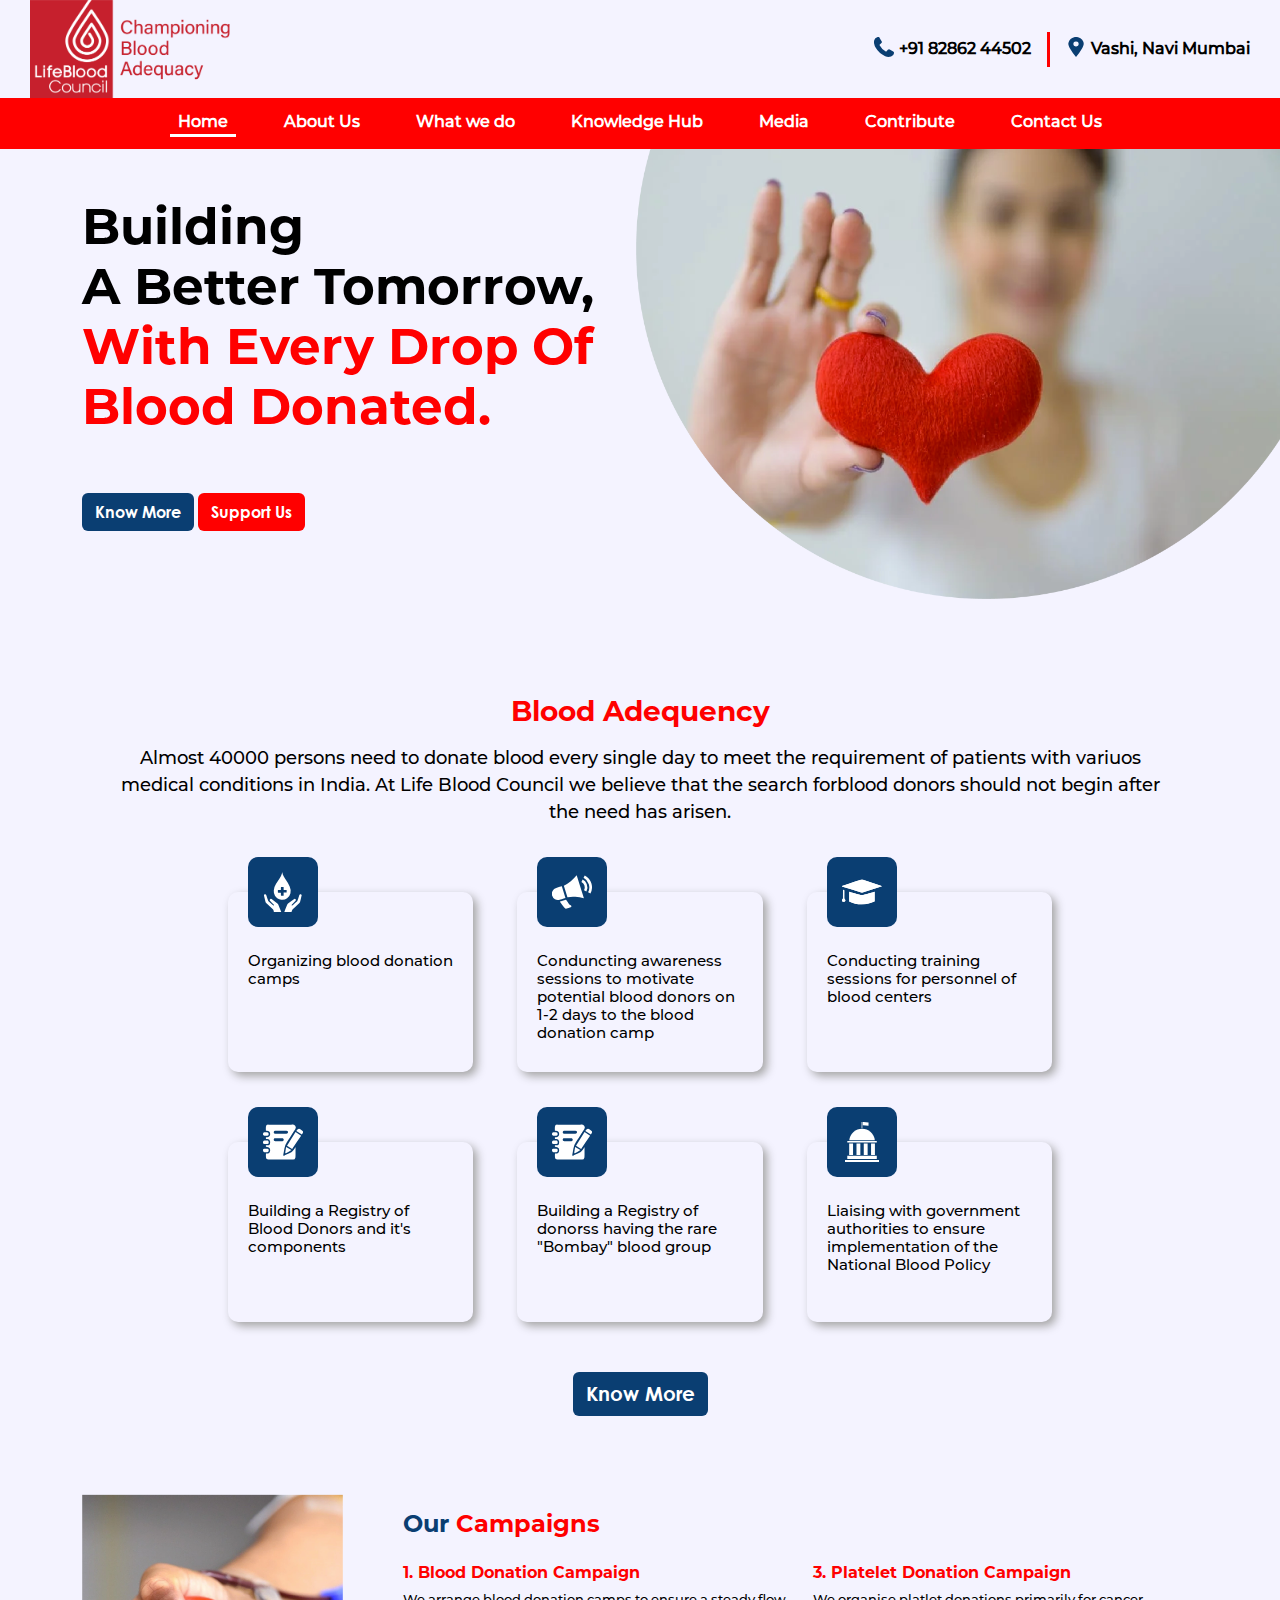
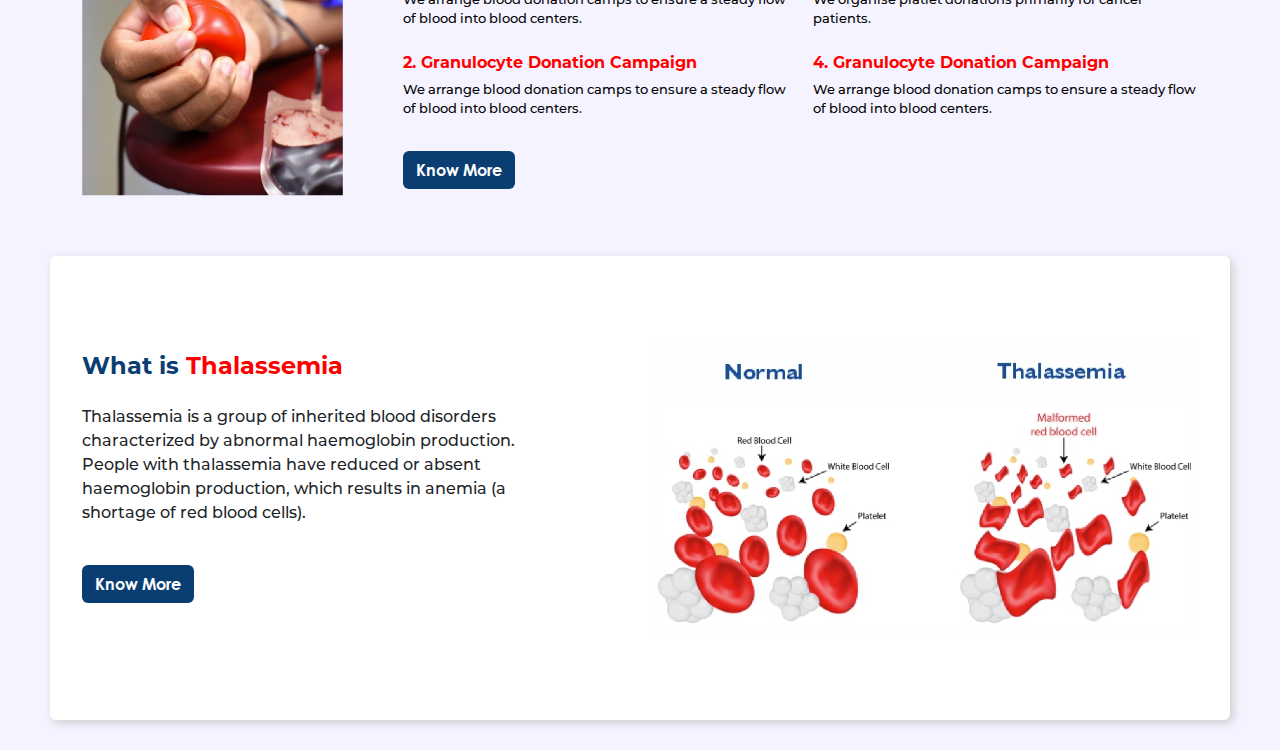
==== commit e9f873b2: "Update" ====
--- a/index.html
+++ b/index.html
@@ -8,7 +8,7 @@
   <title>Document</title>
   <link href="https://cdn.jsdelivr.net/npm/bootstrap@5.2.3/dist/css/bootstrap.min.css" rel="stylesheet">
   <script src="https://cdn.jsdelivr.net/npm/bootstrap@5.2.3/dist/js/bootstrap.bundle.min.js"></script>
-  <link rel="stylesheet" href="css/main-style.css">
+  <link rel="stylesheet" href="css/main-style.css?v=1.0000000000002">
 </head>
 
 <body>
@@ -29,8 +29,7 @@
                 <g data-name="Layer 2">
                   <g data-name="Layer 1">
                     <g>
-                      <path class="cls-1"
-                        d="M4.35,0l.12,0a.52.52,0,0,1,.46.28C5.61,1.48,6.3,2.64,7,3.81l.13.2a1.14,1.14,0,0,1,0,1.44,7.53,7.53,0,0,1-.87.82c-.18.16-.4.28-.58.44a2.73,2.73,0,0,0-.43.47.5.5,0,0,0,0,.55A13.6,13.6,0,0,0,11,13.52a.51.51,0,0,0,.64-.06,6,6,0,0,0,.55-.58c.26-.3.5-.62.76-.91a2.41,2.41,0,0,1,.46-.37,1.19,1.19,0,0,1,1.28,0L18,13.49a1.58,1.58,0,0,1,.72,1.66A3.65,3.65,0,0,1,16,18.25a7.36,7.36,0,0,1-5.51-.32,19.57,19.57,0,0,1-9-8.12A11.06,11.06,0,0,1,.09,6L0,5.27v-1l0-.17a10.91,10.91,0,0,1,.31-1.4A3.63,3.63,0,0,1,3,.13c.24-.06.5-.09.75-.13Z">
+                      <path class="cls-1" d="M4.35,0l.12,0a.52.52,0,0,1,.46.28C5.61,1.48,6.3,2.64,7,3.81l.13.2a1.14,1.14,0,0,1,0,1.44,7.53,7.53,0,0,1-.87.82c-.18.16-.4.28-.58.44a2.73,2.73,0,0,0-.43.47.5.5,0,0,0,0,.55A13.6,13.6,0,0,0,11,13.52a.51.51,0,0,0,.64-.06,6,6,0,0,0,.55-.58c.26-.3.5-.62.76-.91a2.41,2.41,0,0,1,.46-.37,1.19,1.19,0,0,1,1.28,0L18,13.49a1.58,1.58,0,0,1,.72,1.66A3.65,3.65,0,0,1,16,18.25a7.36,7.36,0,0,1-5.51-.32,19.57,19.57,0,0,1-9-8.12A11.06,11.06,0,0,1,.09,6L0,5.27v-1l0-.17a10.91,10.91,0,0,1,.31-1.4A3.63,3.63,0,0,1,3,.13c.24-.06.5-.09.75-.13Z">
                       </path>
                     </g>
                   </g>
@@ -44,8 +43,7 @@
                 <g data-name="Layer 2">
                   <g data-name="Layer 1">
                     <g>
-                      <path class="cls-1"
-                        d="M7.19,0H8L8.7.08A7.74,7.74,0,0,1,12,1.24a6.81,6.81,0,0,1,2.87,3.48A5.33,5.33,0,0,1,15,8.2a16.73,16.73,0,0,1-1.43,3.21,62.53,62.53,0,0,1-5.75,8.28c-.16.19-.25.19-.41,0a62.08,62.08,0,0,1-5.75-8.3A15,15,0,0,1,.24,8.19C.12,7.8.08,7.4,0,7V6.74C.05,6.36.08,6,.15,5.61A6.58,6.58,0,0,1,2.26,2,7.42,7.42,0,0,1,5.74.23C6.22.13,6.71.07,7.19,0Zm.43,9.34a2.6,2.6,0,0,0,2.72-2.46A2.62,2.62,0,0,0,7.61,4.42,2.61,2.61,0,0,0,4.89,6.88,2.6,2.6,0,0,0,7.62,9.34Z">
+                      <path class="cls-1" d="M7.19,0H8L8.7.08A7.74,7.74,0,0,1,12,1.24a6.81,6.81,0,0,1,2.87,3.48A5.33,5.33,0,0,1,15,8.2a16.73,16.73,0,0,1-1.43,3.21,62.53,62.53,0,0,1-5.75,8.28c-.16.19-.25.19-.41,0a62.08,62.08,0,0,1-5.75-8.3A15,15,0,0,1,.24,8.19C.12,7.8.08,7.4,0,7V6.74C.05,6.36.08,6,.15,5.61A6.58,6.58,0,0,1,2.26,2,7.42,7.42,0,0,1,5.74.23C6.22.13,6.71.07,7.19,0Zm.43,9.34a2.6,2.6,0,0,0,2.72-2.46A2.62,2.62,0,0,0,7.61,4.42,2.61,2.61,0,0,0,4.89,6.88,2.6,2.6,0,0,0,7.62,9.34Z">
                       </path>
                     </g>
                   </g>
@@ -62,8 +60,7 @@
     <!-- Navbar -->
     <nav class="navbar navbar-expand-lg navbar-dark">
       <div class="container-fluid">
-        <button class="navbar-toggler" type="button" data-bs-toggle="collapse" data-bs-target="#navbarSupportedContent"
-          aria-controls="navbarSupportedContent" aria-expanded="false" aria-label="Toggle navigation">
+        <button class="navbar-toggler" type="button" data-bs-toggle="collapse" data-bs-target="#navbarSupportedContent" aria-controls="navbarSupportedContent" aria-expanded="false" aria-label="Toggle navigation">
           <span class="navbar-toggler-icon"></span>
         </button>
         <div class="collapse navbar-collapse" id="navbarSupportedContent">
@@ -78,8 +75,7 @@
               <a class="nav-link" href="#">What we do</a>
             </li>
             <li class="nav-item dropdown">
-              <a class="nav-link dropdown-toggle" href="#" id="navbarDropdown" role="button" data-bs-toggle="dropdown"
-                aria-expanded="false">
+              <a class="nav-link dropdown-toggle" href="#" id="navbarDropdown" role="button" data-bs-toggle="dropdown" aria-expanded="false">
                 Knowledge Hub
               </a>
               <ul class="dropdown-menu" aria-labelledby="navbarDropdown">
@@ -108,7 +104,7 @@
   <main id="main-body">
     <section id="main-banner">
       <div class="container pt-3 pt-lg-5">
-        <h1 class="dual-color">
+        <h1>
           Building<br>
           A Better Tomorrow,<br>
           <span class="primary-color">
@@ -136,12 +132,9 @@
                     <g data-name="Layer 2">
                       <g data-name="Layer 1">
                         <g>
-                          <path class="cls-1"
-                            d="M36.14,0c1,6.67,4.71,11.79,8.16,17A73.88,73.88,0,0,1,51,28.57a22,22,0,0,1,1.53,13.72A16.47,16.47,0,0,1,34.28,55.14c-5.38-.64-9.67-3-12.5-7.74A18.42,18.42,0,0,1,19.4,36.75,27,27,0,0,1,23.73,24c2.27-3.73,4.76-7.35,7.12-11a33.39,33.39,0,0,0,4.87-10.6C35.87,1.64,36,.93,36.14,0ZM33.53,35.63h-1c-1.41,0-2.81,0-4.22,0-.56,0-.77.17-.75.76,0,1.24,0,2.48,0,3.72,0,.65.17.88.82.86,1.41,0,2.81,0,4.21,0,.79,0,1,.23,1,1-.05,1.4,0,2.81,0,4.21,0,.64.15.9.83.87,1.24,0,2.48,0,3.72,0a6,6,0,0,0,.83-.11V40.94c1.82,0,3.55,0,5.28,0,.54,0,.73-.17.71-.72,0-1.26,0-2.53,0-3.8,0-.67-.24-.83-.87-.82-1.68,0-3.36,0-5.1,0,0-.38,0-.68,0-1,0-1.35,0-2.71,0-4,0-.73-.15-1-.95-1a33.46,33.46,0,0,1-3.47,0c-.72,0-1,.18-.94.92C33.56,32.19,33.53,33.84,33.53,35.63Z" />
-                          <path class="cls-1"
-                            d="M34.15,79.42H26c-1.85,0-3.69,0-5.54,0a.76.76,0,0,1-.9-.69c-.2-.92-.52-1.8-.7-2.72a3.67,3.67,0,0,0-1.26-2.13c-3.91-3.55-7.8-7.14-11.68-10.73a22,22,0,0,1-2.11-2.21,4.6,4.6,0,0,1-.89-1.73q-1.48-6-2.86-12a2.43,2.43,0,0,1,1.54-3,2.63,2.63,0,0,1,3,1.83c.57,1.6,1.06,3.24,1.59,4.86C6.93,53,7.6,55.13,8.31,57.22a2.43,2.43,0,0,0,.61.94q3.89,3.51,7.82,7a10.7,10.7,0,0,0,1.9,1.31c.23.13.83.06.92-.11a1.36,1.36,0,0,0,0-1.1,4,4,0,0,0-.86-1q-3.16-3.32-6.34-6.64a4.77,4.77,0,0,1-.56-.7A2.42,2.42,0,0,1,12,53.87a2.46,2.46,0,0,1,3.12-.06c2.56,1.92,5.08,3.89,7.63,5.8,1.27,1,2.64,1.8,3.88,2.8a5.31,5.31,0,0,1,1.68,2c2,4.89,3.9,9.82,5.82,14.73A1.08,1.08,0,0,1,34.15,79.42Z" />
-                          <path class="cls-1"
-                            d="M40.39,79.41c.61-1.7,1.14-3.28,1.75-4.84q1.78-4.57,3.64-9.13a7.4,7.4,0,0,1,2.51-3.3C52,59.45,55.63,56.7,59.3,54a3.7,3.7,0,0,1,.92-.54,2.28,2.28,0,0,1,2.46.47,2,2,0,0,1,.47,2.21,4.53,4.53,0,0,1-.93,1.53c-2.2,2.35-4.45,4.66-6.67,7-.17.18-.43.35-.48.56a1.68,1.68,0,0,0,0,1.11c.11.18.71.24,1,.12a6.23,6.23,0,0,0,1.5-1q4.16-3.66,8.27-7.36a2.44,2.44,0,0,0,.56-1c1.16-3.53,2.3-7.06,3.46-10.59a4.07,4.07,0,0,1,.38-.91,2.33,2.33,0,0,1,4.34,1.71Q74,50,73.34,52.69c-.48,2-1,4.06-1.47,6.1a5.14,5.14,0,0,1-1.51,2.69c-3.86,3.6-7.65,7.29-11.61,10.79-1.83,1.62-3.24,3.31-3.5,5.79,0,.16-.1.32-.12.48-.09.71-.48.89-1.18.88C49.49,79.39,45,79.41,40.39,79.41Z" />
+                          <path class="cls-1" d="M36.14,0c1,6.67,4.71,11.79,8.16,17A73.88,73.88,0,0,1,51,28.57a22,22,0,0,1,1.53,13.72A16.47,16.47,0,0,1,34.28,55.14c-5.38-.64-9.67-3-12.5-7.74A18.42,18.42,0,0,1,19.4,36.75,27,27,0,0,1,23.73,24c2.27-3.73,4.76-7.35,7.12-11a33.39,33.39,0,0,0,4.87-10.6C35.87,1.64,36,.93,36.14,0ZM33.53,35.63h-1c-1.41,0-2.81,0-4.22,0-.56,0-.77.17-.75.76,0,1.24,0,2.48,0,3.72,0,.65.17.88.82.86,1.41,0,2.81,0,4.21,0,.79,0,1,.23,1,1-.05,1.4,0,2.81,0,4.21,0,.64.15.9.83.87,1.24,0,2.48,0,3.72,0a6,6,0,0,0,.83-.11V40.94c1.82,0,3.55,0,5.28,0,.54,0,.73-.17.71-.72,0-1.26,0-2.53,0-3.8,0-.67-.24-.83-.87-.82-1.68,0-3.36,0-5.1,0,0-.38,0-.68,0-1,0-1.35,0-2.71,0-4,0-.73-.15-1-.95-1a33.46,33.46,0,0,1-3.47,0c-.72,0-1,.18-.94.92C33.56,32.19,33.53,33.84,33.53,35.63Z"></path>
+                          <path class="cls-1" d="M34.15,79.42H26c-1.85,0-3.69,0-5.54,0a.76.76,0,0,1-.9-.69c-.2-.92-.52-1.8-.7-2.72a3.67,3.67,0,0,0-1.26-2.13c-3.91-3.55-7.8-7.14-11.68-10.73a22,22,0,0,1-2.11-2.21,4.6,4.6,0,0,1-.89-1.73q-1.48-6-2.86-12a2.43,2.43,0,0,1,1.54-3,2.63,2.63,0,0,1,3,1.83c.57,1.6,1.06,3.24,1.59,4.86C6.93,53,7.6,55.13,8.31,57.22a2.43,2.43,0,0,0,.61.94q3.89,3.51,7.82,7a10.7,10.7,0,0,0,1.9,1.31c.23.13.83.06.92-.11a1.36,1.36,0,0,0,0-1.1,4,4,0,0,0-.86-1q-3.16-3.32-6.34-6.64a4.77,4.77,0,0,1-.56-.7A2.42,2.42,0,0,1,12,53.87a2.46,2.46,0,0,1,3.12-.06c2.56,1.92,5.08,3.89,7.63,5.8,1.27,1,2.64,1.8,3.88,2.8a5.31,5.31,0,0,1,1.68,2c2,4.89,3.9,9.82,5.82,14.73A1.08,1.08,0,0,1,34.15,79.42Z"></path>
+                          <path class="cls-1" d="M40.39,79.41c.61-1.7,1.14-3.28,1.75-4.84q1.78-4.57,3.64-9.13a7.4,7.4,0,0,1,2.51-3.3C52,59.45,55.63,56.7,59.3,54a3.7,3.7,0,0,1,.92-.54,2.28,2.28,0,0,1,2.46.47,2,2,0,0,1,.47,2.21,4.53,4.53,0,0,1-.93,1.53c-2.2,2.35-4.45,4.66-6.67,7-.17.18-.43.35-.48.56a1.68,1.68,0,0,0,0,1.11c.11.18.71.24,1,.12a6.23,6.23,0,0,0,1.5-1q4.16-3.66,8.27-7.36a2.44,2.44,0,0,0,.56-1c1.16-3.53,2.3-7.06,3.46-10.59a4.07,4.07,0,0,1,.38-.91,2.33,2.33,0,0,1,4.34,1.71Q74,50,73.34,52.69c-.48,2-1,4.06-1.47,6.1a5.14,5.14,0,0,1-1.51,2.69c-3.86,3.6-7.65,7.29-11.61,10.79-1.83,1.62-3.24,3.31-3.5,5.79,0,.16-.1.32-.12.48-.09.71-.48.89-1.18.88C49.49,79.39,45,79.41,40.39,79.41Z"></path>
                         </g>
                       </g>
                     </g>
@@ -159,16 +152,11 @@
                     <g data-name="Layer 2">
                       <g data-name="Layer 1">
                         <g>
-                          <path class="cls-1"
-                            d="M16.05,38.94a3.08,3.08,0,0,1-2-1.5c-1.5-2.14-3-4.26-4.55-6.4l-.21-.31,1.28-.4,5.55-1.76c.25-.08.38-.06.53.17,1,1.47,2,2.92,3,4.38A4.85,4.85,0,0,0,21.9,35a1.22,1.22,0,0,1-.09,2.33c-1.58.51-3.17,1-4.75,1.5l-.48.14Z" />
-                          <path class="cls-1"
-                            d="M37.35,26.84a55,55,0,0,0-10.1-1.67,37.81,37.81,0,0,0-8.76.4c-.31.05-.43,0-.52-.33q-2-6.42-4-12.84c0-.11-.06-.23-.11-.37A38.75,38.75,0,0,0,22,6.85,54.5,54.5,0,0,0,28.89,0Z" />
-                          <path class="cls-1"
-                            d="M11.49,12.79l4.27,13.56-2,.63c-1.62.51-3.22,1.06-4.86,1.51a7.11,7.11,0,0,1-4-13.65c2.11-.69,4.24-1.34,6.37-2Z" />
-                          <path class="cls-1"
-                            d="M36.91,2.91,38.35.15A15.65,15.65,0,0,1,45,21.31l-2.75-1.44a12.61,12.61,0,0,0-5.36-17Z" />
-                          <path class="cls-1"
-                            d="M40.25,18.83l-2.72-1.42A7.16,7.16,0,0,0,38,11.88a7.23,7.23,0,0,0-3.55-4.24l1.41-2.71a10,10,0,0,1,4.75,5.18A10.22,10.22,0,0,1,40.25,18.83Z" />
+                          <path class="cls-1" d="M16.05,38.94a3.08,3.08,0,0,1-2-1.5c-1.5-2.14-3-4.26-4.55-6.4l-.21-.31,1.28-.4,5.55-1.76c.25-.08.38-.06.53.17,1,1.47,2,2.92,3,4.38A4.85,4.85,0,0,0,21.9,35a1.22,1.22,0,0,1-.09,2.33c-1.58.51-3.17,1-4.75,1.5l-.48.14Z"></path>
+                          <path class="cls-1" d="M37.35,26.84a55,55,0,0,0-10.1-1.67,37.81,37.81,0,0,0-8.76.4c-.31.05-.43,0-.52-.33q-2-6.42-4-12.84c0-.11-.06-.23-.11-.37A38.75,38.75,0,0,0,22,6.85,54.5,54.5,0,0,0,28.89,0Z"></path>
+                          <path class="cls-1" d="M11.49,12.79l4.27,13.56-2,.63c-1.62.51-3.22,1.06-4.86,1.51a7.11,7.11,0,0,1-4-13.65c2.11-.69,4.24-1.34,6.37-2Z"></path>
+                          <path class="cls-1" d="M36.91,2.91,38.35.15A15.65,15.65,0,0,1,45,21.31l-2.75-1.44a12.61,12.61,0,0,0-5.36-17Z"></path>
+                          <path class="cls-1" d="M40.25,18.83l-2.72-1.42A7.16,7.16,0,0,0,38,11.88a7.23,7.23,0,0,0-3.55-4.24l1.41-2.71a10,10,0,0,1,4.75,5.18A10.22,10.22,0,0,1,40.25,18.83Z"></path>
                         </g>
                       </g>
                     </g>
@@ -187,14 +175,10 @@
                     <g data-name="Layer 2">
                       <g data-name="Layer 1">
                         <g>
-                          <path class="cls-1"
-                            d="M.07,7.32l0,.43A4.07,4.07,0,0,0,.8,8.1c7,2.13,14.07,4.28,21.13,6.35a4.13,4.13,0,0,0,2.22-.16c6.5-2,13-4.11,19.46-6.17.5-.16,1-.37,1.79-.68a11.22,11.22,0,0,0-1.29-.64C37.34,4.56,30.57,2.3,23.78.12a3.94,3.94,0,0,0-2.2.09c-4.34,1.38-8.66,2.84-13,4.27Zm37,6.32c-1.76.52-3.32,1-4.9,1.44-11.33,3.17-7.67,3.24-19.11,0-1.57-.44-3.12-.91-4.85-1.42V24.71c9.63,4.66,19.22,4.08,28.86-.08ZM2.58,21.43V12l-1.47-.49v9.93C-.18,23-.39,24.31.71,24.87a2.69,2.69,0,0,0,2.45-.09C4.5,23.62,3.64,22.44,2.58,21.43Z" />
-                          <path class="cls-1"
-                            d="M.07,7.32,8.6,4.48c4.32-1.43,8.64-2.89,13-4.27a3.94,3.94,0,0,1,2.2-.09C30.57,2.3,37.34,4.56,44.11,6.8a11.22,11.22,0,0,1,1.29.64c-.81.31-1.29.52-1.79.68-6.48,2.06-13,4.14-19.46,6.17a4.13,4.13,0,0,1-2.22.16C14.87,12.38,7.84,10.23.8,8.1a4.07,4.07,0,0,1-.69-.35Z" />
-                          <path class="cls-1"
-                            d="M37,13.64v11c-9.64,4.16-19.23,4.74-28.86.08V13.65c1.73.51,3.28,1,4.85,1.42,11.44,3.25,7.78,3.18,19.11,0C33.7,14.63,35.26,14.16,37,13.64Z" />
-                          <path class="cls-1"
-                            d="M2.58,21.43c1.06,1,1.92,2.19.58,3.35a2.69,2.69,0,0,1-2.45.09c-1.1-.56-.89-1.83.4-3.48V11.46L2.58,12Z" />
+                          <path class="cls-1" d="M.07,7.32l0,.43A4.07,4.07,0,0,0,.8,8.1c7,2.13,14.07,4.28,21.13,6.35a4.13,4.13,0,0,0,2.22-.16c6.5-2,13-4.11,19.46-6.17.5-.16,1-.37,1.79-.68a11.22,11.22,0,0,0-1.29-.64C37.34,4.56,30.57,2.3,23.78.12a3.94,3.94,0,0,0-2.2.09c-4.34,1.38-8.66,2.84-13,4.27Zm37,6.32c-1.76.52-3.32,1-4.9,1.44-11.33,3.17-7.67,3.24-19.11,0-1.57-.44-3.12-.91-4.85-1.42V24.71c9.63,4.66,19.22,4.08,28.86-.08ZM2.58,21.43V12l-1.47-.49v9.93C-.18,23-.39,24.31.71,24.87a2.69,2.69,0,0,0,2.45-.09C4.5,23.62,3.64,22.44,2.58,21.43Z"></path>
+                          <path class="cls-1" d="M.07,7.32,8.6,4.48c4.32-1.43,8.64-2.89,13-4.27a3.94,3.94,0,0,1,2.2-.09C30.57,2.3,37.34,4.56,44.11,6.8a11.22,11.22,0,0,1,1.29.64c-.81.31-1.29.52-1.79.68-6.48,2.06-13,4.14-19.46,6.17a4.13,4.13,0,0,1-2.22.16C14.87,12.38,7.84,10.23.8,8.1a4.07,4.07,0,0,1-.69-.35Z"></path>
+                          <path class="cls-1" d="M37,13.64v11c-9.64,4.16-19.23,4.74-28.86.08V13.65c1.73.51,3.28,1,4.85,1.42,11.44,3.25,7.78,3.18,19.11,0C33.7,14.63,35.26,14.16,37,13.64Z"></path>
+                          <path class="cls-1" d="M2.58,21.43c1.06,1,1.92,2.19.58,3.35a2.69,2.69,0,0,1-2.45.09c-1.1-.56-.89-1.83.4-3.48V11.46L2.58,12Z"></path>
                         </g>
                       </g>
                     </g>
@@ -212,19 +196,13 @@
                     <g data-name="Layer 2">
                       <g data-name="Layer 1">
                         <g>
-                          <path class="cls-1"
-                            d="M3.07,23.7V22.1H4.43A3,3,0,0,0,7.57,19a5.56,5.56,0,0,0-.13-1.53,2.94,2.94,0,0,0-2.8-2.16H3.1V13.44c.34,0,.69,0,1,0A3.15,3.15,0,0,0,7.6,10,3,3,0,0,0,6.25,7.19a6.61,6.61,0,0,0-2-.56,6.46,6.46,0,0,0-1.17,0,33.22,33.22,0,0,1,0-4.24A2.54,2.54,0,0,1,6,.11H29.9a8.26,8.26,0,0,0,1-.08,3.86,3.86,0,0,1,3.29,1.27,3.12,3.12,0,0,1,.21,3.5c-2,3.06-3.94,6.09-5.91,9.13-1,1.51-1.92,3-3,4.51a16,16,0,0,0-2.8,7.28c-.32,2.25-.8,4.48-1.19,6.72,0,.19.06.53.18.58a1.16,1.16,0,0,0,.85.07c.78-.34,1.51-.78,2.27-1.16,1.76-.87,3.55-1.69,5.28-2.61a5.7,5.7,0,0,0,1.69-1.4c.79-1,1.45-2.07,2.17-3.11a2.47,2.47,0,0,1,.61-.65v.64c0,2.55,0,5.1,0,7.65a14.31,14.31,0,0,1-.18,2.7,2.45,2.45,0,0,1-2.53,2H5.8c-1.67,0-2.47-.59-2.66-2.28a37,37,0,0,1,0-4.09c1.38,0,2.8.14,3.81-1.12A3.86,3.86,0,0,0,7.59,27a2.67,2.67,0,0,0-1.47-2.61A15.31,15.31,0,0,0,3.07,23.7Zm15.8-14h6c1,0,1.47-.37,1.65-1.11.29-1.15-.39-1.94-1.73-1.94H13.2a2.56,2.56,0,0,0-.55,0A1.46,1.46,0,0,0,11.4,8.14,1.44,1.44,0,0,0,13,9.67Zm-2.2,8h3.6A1.52,1.52,0,0,0,22,16.15c0-.89-.65-1.48-1.7-1.48H13.08c-1.08,0-1.67.53-1.68,1.48s.55,1.53,1.67,1.55Z" />
-                          <path class="cls-1" d="M25.49,22.4,34.58,8l5.91,3.94c-3.18,4.66-6.35,9.28-9.55,14Z" />
-                          <path class="cls-1"
-                            d="M35.38,6.85A15.18,15.18,0,0,1,36.93,5a1.93,1.93,0,0,1,2.33-.19A18.29,18.29,0,0,1,42.1,6.94a1.75,1.75,0,0,1,.17,1.94,11.29,11.29,0,0,1-1,1.63Z" />
-                          <path class="cls-1"
-                            d="M24.59,23.77l5.53,3.29a3.82,3.82,0,0,1-.32.29c-1.63,1-3.26,2.06-4.92,3a1.27,1.27,0,0,1-1,.11c-.18-.07-.29-.58-.25-.86C23.9,27.72,24.24,25.81,24.59,23.77Z" />
-                          <path class="cls-1"
-                            d="M3,20.74c-.46,0-.91,0-1.37,0A1.67,1.67,0,0,1,0,18.91c0-1.18.56-1.93,1.59-2s2,0,2.92,0,1.57.68,1.56,2a1.65,1.65,0,0,1-1.59,1.84C4,20.76,3.49,20.74,3,20.74Z" />
-                          <path class="cls-1"
-                            d="M3.05,25.6c.52,0,1,0,1.56,0A1.46,1.46,0,0,1,6.06,27a6.31,6.31,0,0,1,0,.87,1.55,1.55,0,0,1-1.49,1.47c-1,0-2,0-3,0A1.47,1.47,0,0,1,.08,28.14a4.42,4.42,0,0,1,0-1.54,1.23,1.23,0,0,1,1.26-1c.56,0,1.12,0,1.68,0Z" />
-                          <path class="cls-1"
-                            d="M3,11.93H1.57A1.65,1.65,0,0,1,0,10.13c0-1.17.54-1.92,1.51-2s2,0,2.92,0S6.1,9,6.07,10.28a1.6,1.6,0,0,1-1.7,1.65Z" />
+                          <path class="cls-1" d="M3.07,23.7V22.1H4.43A3,3,0,0,0,7.57,19a5.56,5.56,0,0,0-.13-1.53,2.94,2.94,0,0,0-2.8-2.16H3.1V13.44c.34,0,.69,0,1,0A3.15,3.15,0,0,0,7.6,10,3,3,0,0,0,6.25,7.19a6.61,6.61,0,0,0-2-.56,6.46,6.46,0,0,0-1.17,0,33.22,33.22,0,0,1,0-4.24A2.54,2.54,0,0,1,6,.11H29.9a8.26,8.26,0,0,0,1-.08,3.86,3.86,0,0,1,3.29,1.27,3.12,3.12,0,0,1,.21,3.5c-2,3.06-3.94,6.09-5.91,9.13-1,1.51-1.92,3-3,4.51a16,16,0,0,0-2.8,7.28c-.32,2.25-.8,4.48-1.19,6.72,0,.19.06.53.18.58a1.16,1.16,0,0,0,.85.07c.78-.34,1.51-.78,2.27-1.16,1.76-.87,3.55-1.69,5.28-2.61a5.7,5.7,0,0,0,1.69-1.4c.79-1,1.45-2.07,2.17-3.11a2.47,2.47,0,0,1,.61-.65v.64c0,2.55,0,5.1,0,7.65a14.31,14.31,0,0,1-.18,2.7,2.45,2.45,0,0,1-2.53,2H5.8c-1.67,0-2.47-.59-2.66-2.28a37,37,0,0,1,0-4.09c1.38,0,2.8.14,3.81-1.12A3.86,3.86,0,0,0,7.59,27a2.67,2.67,0,0,0-1.47-2.61A15.31,15.31,0,0,0,3.07,23.7Zm15.8-14h6c1,0,1.47-.37,1.65-1.11.29-1.15-.39-1.94-1.73-1.94H13.2a2.56,2.56,0,0,0-.55,0A1.46,1.46,0,0,0,11.4,8.14,1.44,1.44,0,0,0,13,9.67Zm-2.2,8h3.6A1.52,1.52,0,0,0,22,16.15c0-.89-.65-1.48-1.7-1.48H13.08c-1.08,0-1.67.53-1.68,1.48s.55,1.53,1.67,1.55Z"></path>
+                          <path class="cls-1" d="M25.49,22.4,34.58,8l5.91,3.94c-3.18,4.66-6.35,9.28-9.55,14Z"></path>
+                          <path class="cls-1" d="M35.38,6.85A15.18,15.18,0,0,1,36.93,5a1.93,1.93,0,0,1,2.33-.19A18.29,18.29,0,0,1,42.1,6.94a1.75,1.75,0,0,1,.17,1.94,11.29,11.29,0,0,1-1,1.63Z"></path>
+                          <path class="cls-1" d="M24.59,23.77l5.53,3.29a3.82,3.82,0,0,1-.32.29c-1.63,1-3.26,2.06-4.92,3a1.27,1.27,0,0,1-1,.11c-.18-.07-.29-.58-.25-.86C23.9,27.72,24.24,25.81,24.59,23.77Z"></path>
+                          <path class="cls-1" d="M3,20.74c-.46,0-.91,0-1.37,0A1.67,1.67,0,0,1,0,18.91c0-1.18.56-1.93,1.59-2s2,0,2.92,0,1.57.68,1.56,2a1.65,1.65,0,0,1-1.59,1.84C4,20.76,3.49,20.74,3,20.74Z"></path>
+                          <path class="cls-1" d="M3.05,25.6c.52,0,1,0,1.56,0A1.46,1.46,0,0,1,6.06,27a6.31,6.31,0,0,1,0,.87,1.55,1.55,0,0,1-1.49,1.47c-1,0-2,0-3,0A1.47,1.47,0,0,1,.08,28.14a4.42,4.42,0,0,1,0-1.54,1.23,1.23,0,0,1,1.26-1c.56,0,1.12,0,1.68,0Z"></path>
+                          <path class="cls-1" d="M3,11.93H1.57A1.65,1.65,0,0,1,0,10.13c0-1.17.54-1.92,1.51-2s2,0,2.92,0S6.1,9,6.07,10.28a1.6,1.6,0,0,1-1.7,1.65Z"></path>
                         </g>
                       </g>
                     </g>
@@ -242,19 +220,13 @@
                     <g data-name="Layer 2">
                       <g data-name="Layer 1">
                         <g>
-                          <path class="cls-1"
-                            d="M3.07,23.7V22.1H4.43A3,3,0,0,0,7.57,19a5.56,5.56,0,0,0-.13-1.53,2.94,2.94,0,0,0-2.8-2.16H3.1V13.44c.34,0,.69,0,1,0A3.15,3.15,0,0,0,7.6,10,3,3,0,0,0,6.25,7.19a6.61,6.61,0,0,0-2-.56,6.46,6.46,0,0,0-1.17,0,33.22,33.22,0,0,1,0-4.24A2.54,2.54,0,0,1,6,.11H29.9a8.26,8.26,0,0,0,1-.08,3.86,3.86,0,0,1,3.29,1.27,3.12,3.12,0,0,1,.21,3.5c-2,3.06-3.94,6.09-5.91,9.13-1,1.51-1.92,3-3,4.51a16,16,0,0,0-2.8,7.28c-.32,2.25-.8,4.48-1.19,6.72,0,.19.06.53.18.58a1.16,1.16,0,0,0,.85.07c.78-.34,1.51-.78,2.27-1.16,1.76-.87,3.55-1.69,5.28-2.61a5.7,5.7,0,0,0,1.69-1.4c.79-1,1.45-2.07,2.17-3.11a2.47,2.47,0,0,1,.61-.65v.64c0,2.55,0,5.1,0,7.65a14.31,14.31,0,0,1-.18,2.7,2.45,2.45,0,0,1-2.53,2H5.8c-1.67,0-2.47-.59-2.66-2.28a37,37,0,0,1,0-4.09c1.38,0,2.8.14,3.81-1.12A3.86,3.86,0,0,0,7.59,27a2.67,2.67,0,0,0-1.47-2.61A15.31,15.31,0,0,0,3.07,23.7Zm15.8-14h6c1,0,1.47-.37,1.65-1.11.29-1.15-.39-1.94-1.73-1.94H13.2a2.56,2.56,0,0,0-.55,0A1.46,1.46,0,0,0,11.4,8.14,1.44,1.44,0,0,0,13,9.67Zm-2.2,8h3.6A1.52,1.52,0,0,0,22,16.15c0-.89-.65-1.48-1.7-1.48H13.08c-1.08,0-1.67.53-1.68,1.48s.55,1.53,1.67,1.55Z" />
-                          <path class="cls-1" d="M25.49,22.4,34.58,8l5.91,3.94c-3.18,4.66-6.35,9.28-9.55,14Z" />
-                          <path class="cls-1"
-                            d="M35.38,6.85A15.18,15.18,0,0,1,36.93,5a1.93,1.93,0,0,1,2.33-.19A18.29,18.29,0,0,1,42.1,6.94a1.75,1.75,0,0,1,.17,1.94,11.29,11.29,0,0,1-1,1.63Z" />
-                          <path class="cls-1"
-                            d="M24.59,23.77l5.53,3.29a3.82,3.82,0,0,1-.32.29c-1.63,1-3.26,2.06-4.92,3a1.27,1.27,0,0,1-1,.11c-.18-.07-.29-.58-.25-.86C23.9,27.72,24.24,25.81,24.59,23.77Z" />
-                          <path class="cls-1"
-                            d="M3,20.74c-.46,0-.91,0-1.37,0A1.67,1.67,0,0,1,0,18.91c0-1.18.56-1.93,1.59-2s2,0,2.92,0,1.57.68,1.56,2a1.65,1.65,0,0,1-1.59,1.84C4,20.76,3.49,20.74,3,20.74Z" />
-                          <path class="cls-1"
-                            d="M3.05,25.6c.52,0,1,0,1.56,0A1.46,1.46,0,0,1,6.06,27a6.31,6.31,0,0,1,0,.87,1.55,1.55,0,0,1-1.49,1.47c-1,0-2,0-3,0A1.47,1.47,0,0,1,.08,28.14a4.42,4.42,0,0,1,0-1.54,1.23,1.23,0,0,1,1.26-1c.56,0,1.12,0,1.68,0Z" />
-                          <path class="cls-1"
-                            d="M3,11.93H1.57A1.65,1.65,0,0,1,0,10.13c0-1.17.54-1.92,1.51-2s2,0,2.92,0S6.1,9,6.07,10.28a1.6,1.6,0,0,1-1.7,1.65Z" />
+                          <path class="cls-1" d="M3.07,23.7V22.1H4.43A3,3,0,0,0,7.57,19a5.56,5.56,0,0,0-.13-1.53,2.94,2.94,0,0,0-2.8-2.16H3.1V13.44c.34,0,.69,0,1,0A3.15,3.15,0,0,0,7.6,10,3,3,0,0,0,6.25,7.19a6.61,6.61,0,0,0-2-.56,6.46,6.46,0,0,0-1.17,0,33.22,33.22,0,0,1,0-4.24A2.54,2.54,0,0,1,6,.11H29.9a8.26,8.26,0,0,0,1-.08,3.86,3.86,0,0,1,3.29,1.27,3.12,3.12,0,0,1,.21,3.5c-2,3.06-3.94,6.09-5.91,9.13-1,1.51-1.92,3-3,4.51a16,16,0,0,0-2.8,7.28c-.32,2.25-.8,4.48-1.19,6.72,0,.19.06.53.18.58a1.16,1.16,0,0,0,.85.07c.78-.34,1.51-.78,2.27-1.16,1.76-.87,3.55-1.69,5.28-2.61a5.7,5.7,0,0,0,1.69-1.4c.79-1,1.45-2.07,2.17-3.11a2.47,2.47,0,0,1,.61-.65v.64c0,2.55,0,5.1,0,7.65a14.31,14.31,0,0,1-.18,2.7,2.45,2.45,0,0,1-2.53,2H5.8c-1.67,0-2.47-.59-2.66-2.28a37,37,0,0,1,0-4.09c1.38,0,2.8.14,3.81-1.12A3.86,3.86,0,0,0,7.59,27a2.67,2.67,0,0,0-1.47-2.61A15.31,15.31,0,0,0,3.07,23.7Zm15.8-14h6c1,0,1.47-.37,1.65-1.11.29-1.15-.39-1.94-1.73-1.94H13.2a2.56,2.56,0,0,0-.55,0A1.46,1.46,0,0,0,11.4,8.14,1.44,1.44,0,0,0,13,9.67Zm-2.2,8h3.6A1.52,1.52,0,0,0,22,16.15c0-.89-.65-1.48-1.7-1.48H13.08c-1.08,0-1.67.53-1.68,1.48s.55,1.53,1.67,1.55Z"></path>
+                          <path class="cls-1" d="M25.49,22.4,34.58,8l5.91,3.94c-3.18,4.66-6.35,9.28-9.55,14Z"></path>
+                          <path class="cls-1" d="M35.38,6.85A15.18,15.18,0,0,1,36.93,5a1.93,1.93,0,0,1,2.33-.19A18.29,18.29,0,0,1,42.1,6.94a1.75,1.75,0,0,1,.17,1.94,11.29,11.29,0,0,1-1,1.63Z"></path>
+                          <path class="cls-1" d="M24.59,23.77l5.53,3.29a3.82,3.82,0,0,1-.32.29c-1.63,1-3.26,2.06-4.92,3a1.27,1.27,0,0,1-1,.11c-.18-.07-.29-.58-.25-.86C23.9,27.72,24.24,25.81,24.59,23.77Z"></path>
+                          <path class="cls-1" d="M3,20.74c-.46,0-.91,0-1.37,0A1.67,1.67,0,0,1,0,18.91c0-1.18.56-1.93,1.59-2s2,0,2.92,0,1.57.68,1.56,2a1.65,1.65,0,0,1-1.59,1.84C4,20.76,3.49,20.74,3,20.74Z"></path>
+                          <path class="cls-1" d="M3.05,25.6c.52,0,1,0,1.56,0A1.46,1.46,0,0,1,6.06,27a6.31,6.31,0,0,1,0,.87,1.55,1.55,0,0,1-1.49,1.47c-1,0-2,0-3,0A1.47,1.47,0,0,1,.08,28.14a4.42,4.42,0,0,1,0-1.54,1.23,1.23,0,0,1,1.26-1c.56,0,1.12,0,1.68,0Z"></path>
+                          <path class="cls-1" d="M3,11.93H1.57A1.65,1.65,0,0,1,0,10.13c0-1.17.54-1.92,1.51-2s2,0,2.92,0S6.1,9,6.07,10.28a1.6,1.6,0,0,1-1.7,1.65Z"></path>
                         </g>
                       </g>
                     </g>
@@ -272,22 +244,16 @@
                     <g data-name="Layer 2">
                       <g data-name="Layer 1">
                         <g>
-                          <path class="cls-1" d="M33.61,20.53H4.84a14.48,14.48,0,0,1,28.77,0Z" />
-                          <path class="cls-1"
-                            d="M35.83,38.15v3.57l-.22,0H3c-.43,0-.43,0-.43-.43q0-1.44,0-2.88a2.72,2.72,0,0,1,0-.28Z" />
-                          <path class="cls-1" d="M38.38,42.86v2.21H0V42.86Z" />
-                          <path class="cls-1"
-                            d="M2.62,21.41h33.2V23.2H2.8c-.1,0-.21,0-.21-.15,0-.52,0-1,0-1.54A.44.44,0,0,1,2.62,21.41Z" />
-                          <path class="cls-1"
-                            d="M17.29,37.17H12.94c0-.09,0-.17,0-.26q0-6.27,0-12.54c0-.24.08-.28.29-.28,1.26,0,2.53,0,3.79,0,.24,0,.29.08.29.3V37.17Z" />
-                          <path class="cls-1"
-                            d="M25.52,37.18H21.39c-.18,0-.25,0-.25-.23q0-5,0-10.07V24.33c0-.18.05-.23.23-.23h3.89c.19,0,.25,0,.25.24,0,2.43,0,4.87,0,7.3v5.54Z" />
-                          <path class="cls-1" d="M4.72,24.11H8.81c.22,0,.26.07.26.28V36.91a2.29,2.29,0,0,1,0,.25H4.72Z" />
-                          <path class="cls-1"
-                            d="M33.72,24.12V37.18h-4.1c-.19,0-.26,0-.26-.25,0-3.36,0-6.73,0-10.09v-2.5c0-.15,0-.24.2-.24h4Z" />
-                          <path class="cls-1" d="M26.5,4.25,20,3.7V0c2.2-.08,4.34.44,6.54.44Z" />
-                          <path class="cls-1"
-                            d="M19.53,7.06h-.82V0c.25,0,.48,0,.72,0a.3.3,0,0,1,.11.21c0,.83,0,1.66,0,2.5,0,1.36,0,2.72,0,4.08A2.44,2.44,0,0,1,19.53,7.06Z" />
+                          <path class="cls-1" d="M33.61,20.53H4.84a14.48,14.48,0,0,1,28.77,0Z"></path>
+                          <path class="cls-1" d="M35.83,38.15v3.57l-.22,0H3c-.43,0-.43,0-.43-.43q0-1.44,0-2.88a2.72,2.72,0,0,1,0-.28Z"></path>
+                          <path class="cls-1" d="M38.38,42.86v2.21H0V42.86Z"></path>
+                          <path class="cls-1" d="M2.62,21.41h33.2V23.2H2.8c-.1,0-.21,0-.21-.15,0-.52,0-1,0-1.54A.44.44,0,0,1,2.62,21.41Z"></path>
+                          <path class="cls-1" d="M17.29,37.17H12.94c0-.09,0-.17,0-.26q0-6.27,0-12.54c0-.24.08-.28.29-.28,1.26,0,2.53,0,3.79,0,.24,0,.29.08.29.3V37.17Z"></path>
+                          <path class="cls-1" d="M25.52,37.18H21.39c-.18,0-.25,0-.25-.23q0-5,0-10.07V24.33c0-.18.05-.23.23-.23h3.89c.19,0,.25,0,.25.24,0,2.43,0,4.87,0,7.3v5.54Z"></path>
+                          <path class="cls-1" d="M4.72,24.11H8.81c.22,0,.26.07.26.28V36.91a2.29,2.29,0,0,1,0,.25H4.72Z"></path>
+                          <path class="cls-1" d="M33.72,24.12V37.18h-4.1c-.19,0-.26,0-.26-.25,0-3.36,0-6.73,0-10.09v-2.5c0-.15,0-.24.2-.24h4Z"></path>
+                          <path class="cls-1" d="M26.5,4.25,20,3.7V0c2.2-.08,4.34.44,6.54.44Z"></path>
+                          <path class="cls-1" d="M19.53,7.06h-.82V0c.25,0,.48,0,.72,0a.3.3,0,0,1,.11.21c0,.83,0,1.66,0,2.5,0,1.36,0,2.72,0,4.08A2.44,2.44,0,0,1,19.53,7.06Z"></path>
                         </g>
                       </g>
                     </g>
@@ -300,6 +266,64 @@
             </div>
           </div>
           <button class="btn btn-custom-secondary">Know More</button>
+        </div>
+      </div>
+    </section>
+
+    <section id="our-campaigns">
+      <div class="container">
+        
+        <div class="row">
+          <div class="col-lg-3 col-md-4 d-md-flex align-items-center">
+            <img src="images/our_campaigns.png" class="w-100 mt-5 mt-md-0" alt="Our Campaigns" />
+          </div>
+          <div class="col-lg-9 col-md-8 ps-lg-5">
+            <div class="px-3 px-md-0">
+              <h4 class="mb-2 mb-md-4 mt-3">
+                <span class="secondary-color">Our</span>
+                <span class="primary-color">Campaigns</span>
+              </h4>
+              <div class="row mb-2">
+                <div class="col-sm-6 order-md-1 mb-2">
+                  <h6 class="primary-color">1. Blood Donation Campaign</h6>
+                  <p>We arrange blood donation camps to ensure a steady flow of blood into blood centers.</p>
+                </div>
+                <div class="col-sm-6 order-md-3 mb-2">
+                  <h6 class="primary-color">2. Granulocyte Donation Campaign</h6>
+                  <p>We arrange blood donation camps to ensure a steady flow of blood into blood centers.</p>
+                </div>
+                <div class="col-sm-6 order-md-2 mb-2">
+                  <h6 class="primary-color">3. Platelet Donation Campaign</h6>
+                  <p>We organise platlet donations primarily for cancer patients.</p>
+                </div>
+                <div class="col-sm-6 order-md-4 mb-2">
+                  <h6 class="primary-color">4. Granulocyte Donation Campaign</h6>
+                  <p>We arrange blood donation camps to ensure a steady flow of blood into blood centers.</p>
+                </div>
+              </div>
+              <button class="btn btn-custom-secondary">Know More</button>
+            </div>
+          </div>
+        </div>
+      </div>
+    </section>
+
+    <section id="what-is-thalassemia">
+      <div class="card">
+        <div class="container">
+          <div class="row">
+            <div class="col-xl-5 col-md-6">
+              <h4 class="mt-3">
+                <span class="secondary-color">What is </span>
+                <span class="primary-color">Thalassemia</span>
+              </h4>
+              <p class="pt-3">Thalassemia is a group of inherited blood disorders characterized by abnormal haemoglobin production. People with thalassemia have reduced or absent haemoglobin production, which results in anemia (a shortage of red blood cells).</p>
+              <button class="btn btn-custom-secondary mt-4">Know More</button>
+            </div>
+            <div class="offset-xl-1 col-xl-6 col-md-6 d-flex align-items-center">
+              <img src="images/thalassemia.png" alt="What is Thalassemia" class="w-100"/>
+            </div>
+          </div>
         </div>
       </div>
     </section>
--- a/css/main-style.css
+++ b/css/main-style.css
@@ -239,6 +239,24 @@
     font-size: 20px;
     margin-top: 30px;
 }
+#our-campaigns {
+    padding-top: 30px;
+    padding-bottom: 30px;
+}
+
+#our-campaigns p {
+    font-size: 13px;
+}
+
+#what-is-thalassemia {
+    padding: 30px 50px;
+}
+
+#what-is-thalassemia > .card {
+    border: none;
+    box-shadow: 3px 3px 10px #ccc;
+    padding: 80px 0;
+}
 
 @media only screen and (max-width: 425px) {
     .main-header {
@@ -285,6 +303,10 @@
         width: fit-content;
         padding: 0 10px;
     }
+
+    #what-is-thalassemia {
+        padding: 10px 20px;
+    }
 }
 
 @media only screen and (min-width: 426px) and (max-width: 767px) {
@@ -311,6 +333,10 @@
     .nav-link {
         width: fit-content;
         padding: 0 10px;
+    }
+
+    #what-is-thalassemia {
+        padding: 15px 30px;
     }
 }
 
@@ -331,6 +357,10 @@
     #main-banner {
         min-height: 350px;
     }
+
+    #what-is-thalassemia {
+        padding: 25px 40px;
+    }
 }
 
 @media only screen and (min-width: 992px) and (max-width: 1199px) {
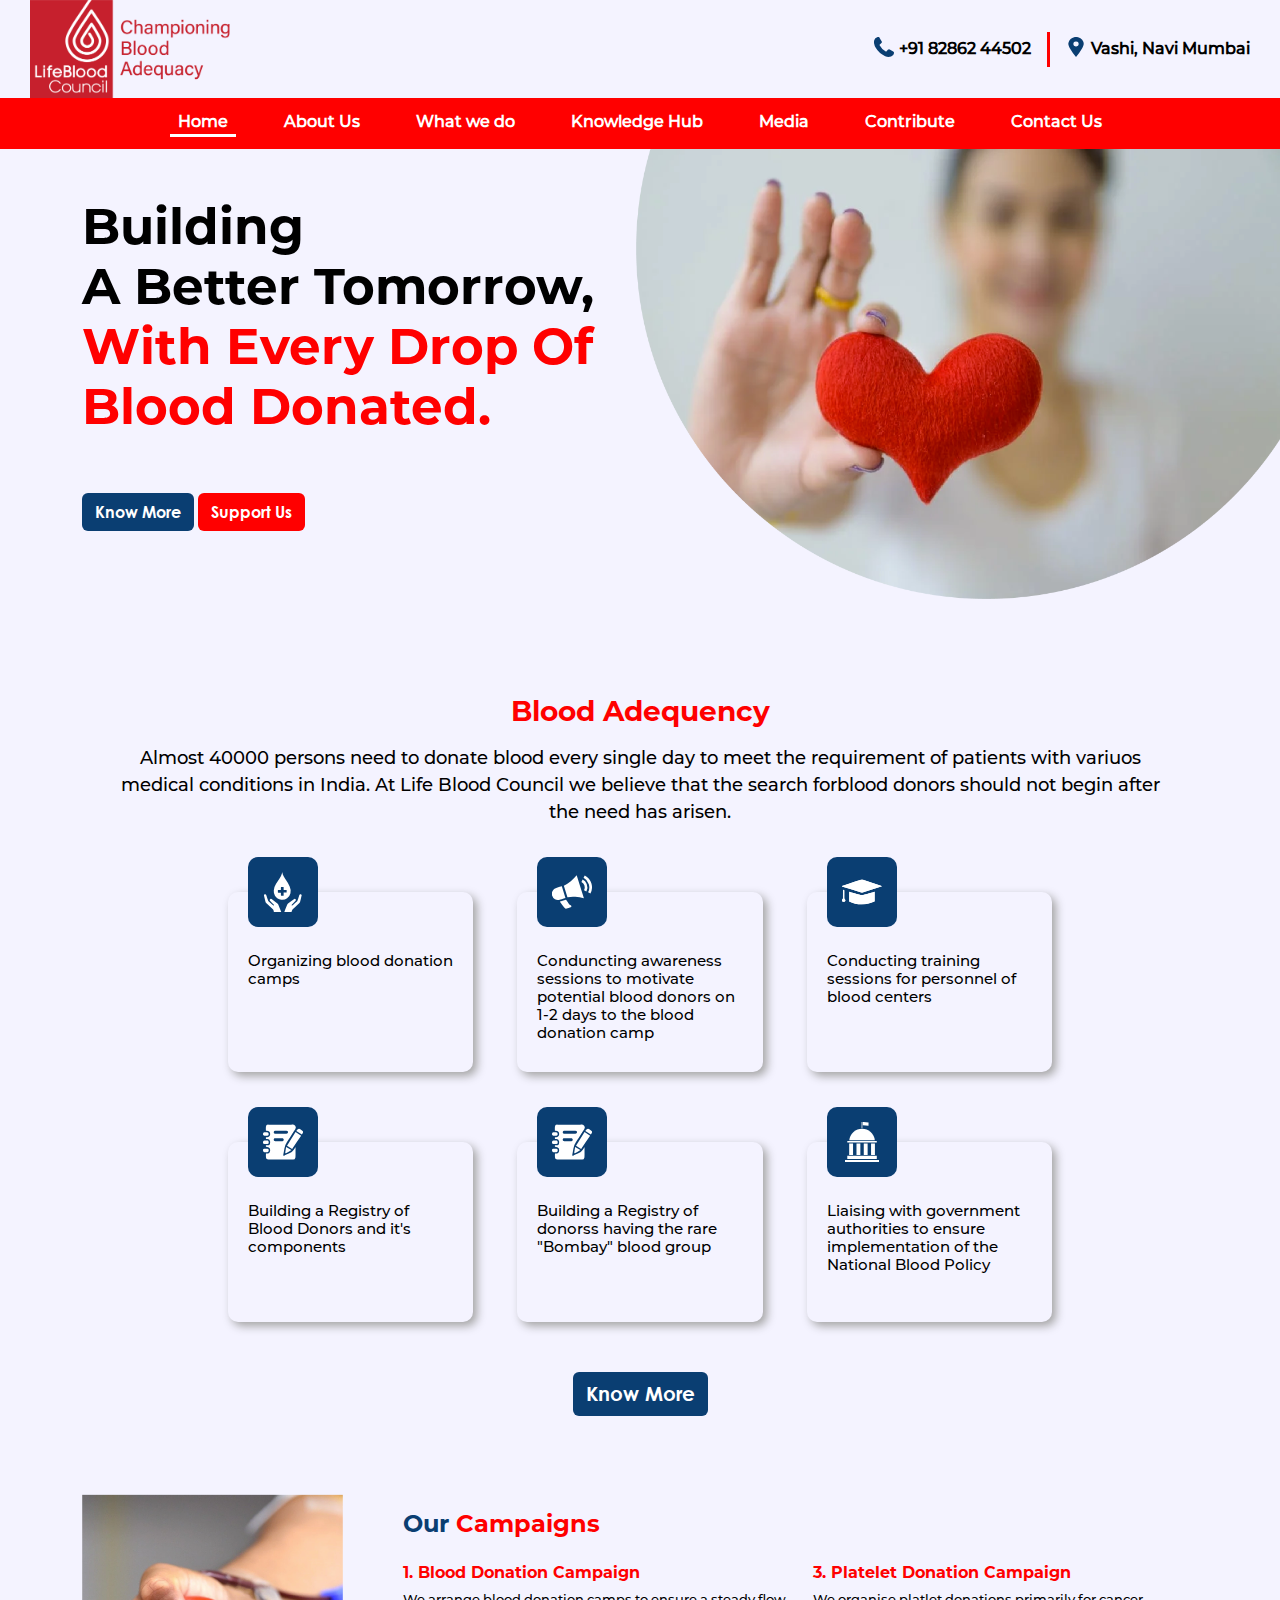
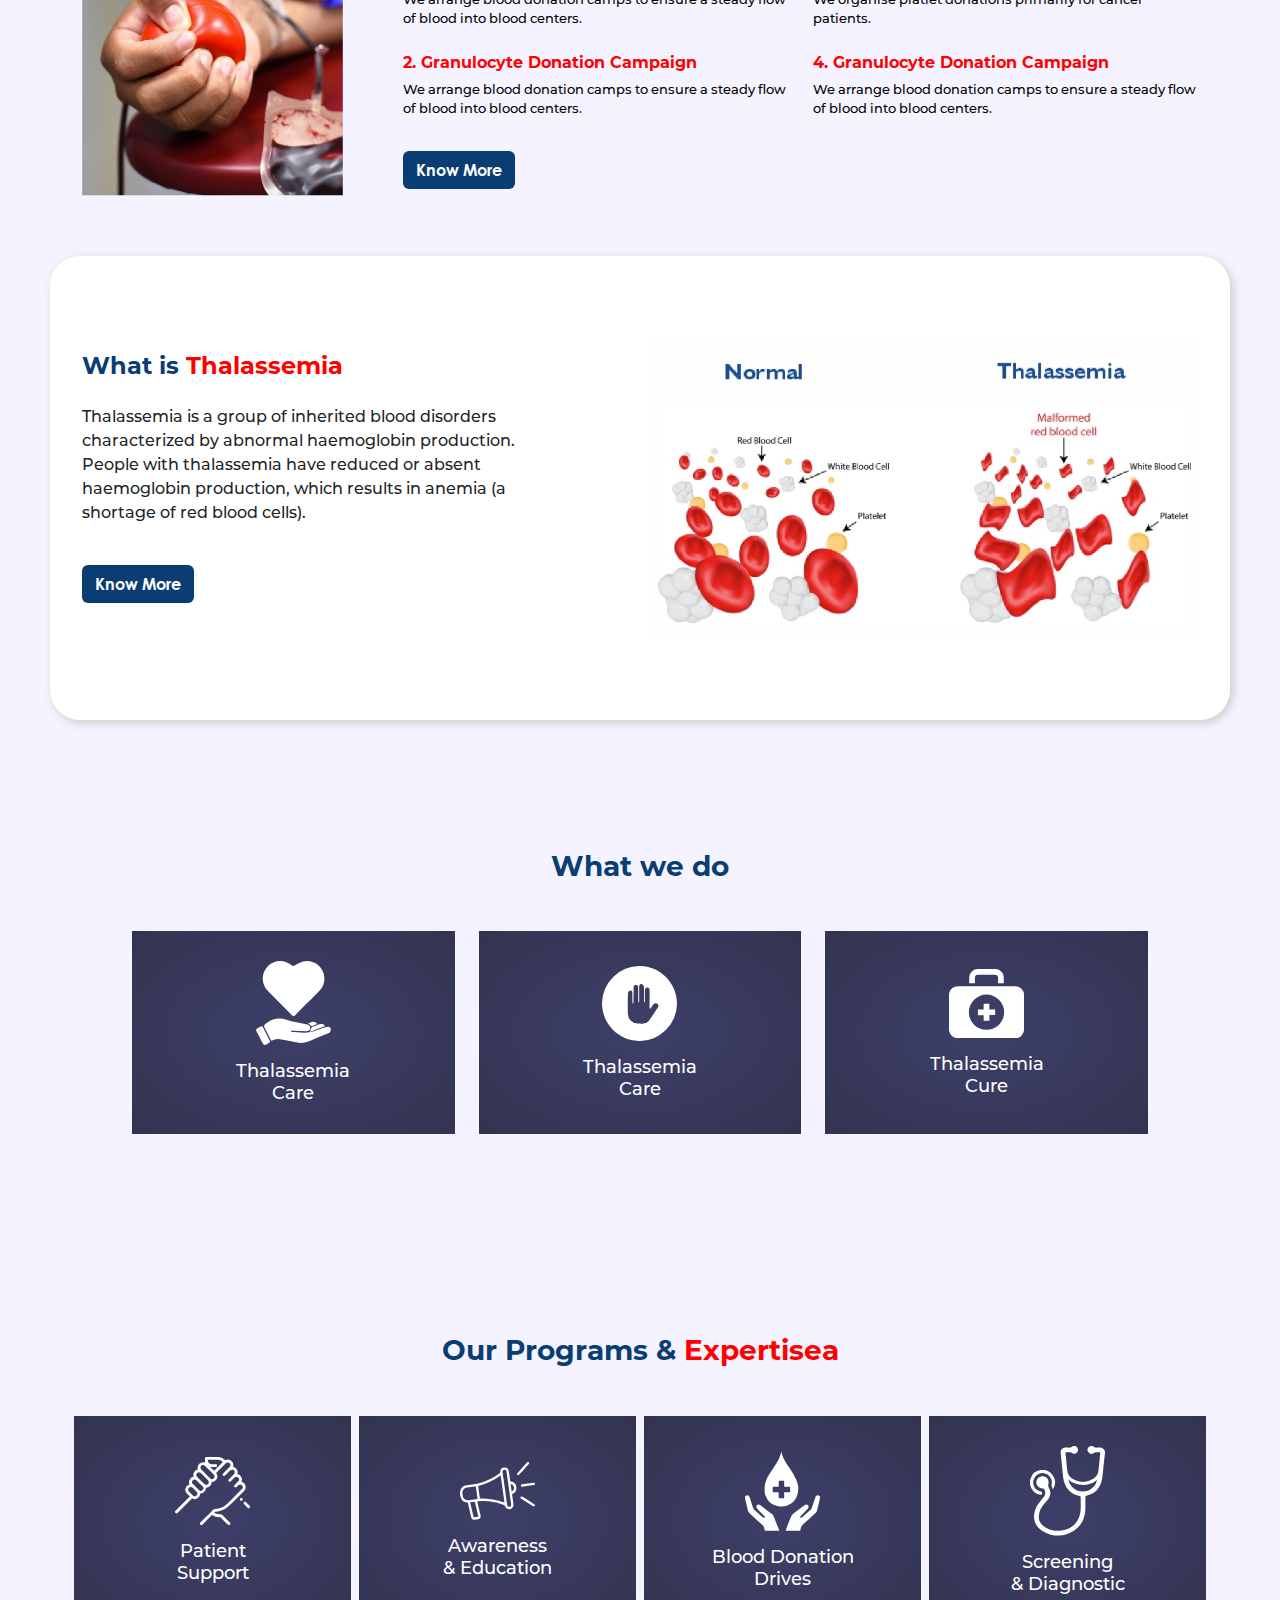
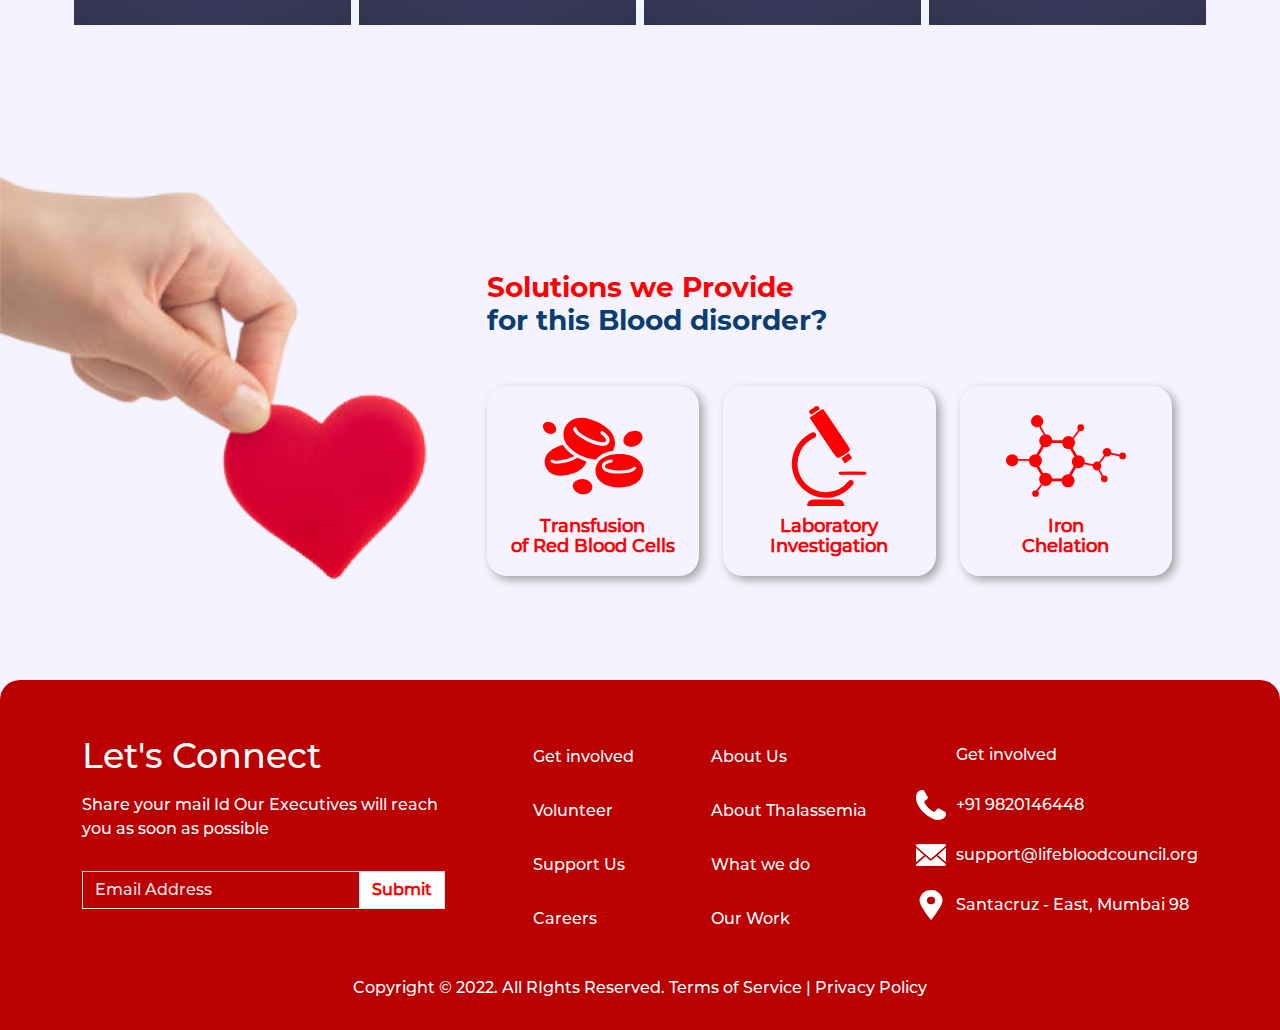
==== commit 543f9c22: "Home Page Completed" ====
--- a/index.html
+++ b/index.html
@@ -26,28 +26,18 @@
           <div class="right-content d-flex justify-content-end gap-sm-3 gap-1 gap-sm-2 align-items-center w-100">
             <a href="tel:+918286244502" class="header-right-links">
               <svg xmlns="http://www.w3.org/2000/svg" viewBox="0 0 18.73 18.64">
-                <g data-name="Layer 2">
-                  <g data-name="Layer 1">
-                    <g>
-                      <path class="cls-1" d="M4.35,0l.12,0a.52.52,0,0,1,.46.28C5.61,1.48,6.3,2.64,7,3.81l.13.2a1.14,1.14,0,0,1,0,1.44,7.53,7.53,0,0,1-.87.82c-.18.16-.4.28-.58.44a2.73,2.73,0,0,0-.43.47.5.5,0,0,0,0,.55A13.6,13.6,0,0,0,11,13.52a.51.51,0,0,0,.64-.06,6,6,0,0,0,.55-.58c.26-.3.5-.62.76-.91a2.41,2.41,0,0,1,.46-.37,1.19,1.19,0,0,1,1.28,0L18,13.49a1.58,1.58,0,0,1,.72,1.66A3.65,3.65,0,0,1,16,18.25a7.36,7.36,0,0,1-5.51-.32,19.57,19.57,0,0,1-9-8.12A11.06,11.06,0,0,1,.09,6L0,5.27v-1l0-.17a10.91,10.91,0,0,1,.31-1.4A3.63,3.63,0,0,1,3,.13c.24-.06.5-.09.75-.13Z">
-                      </path>
-                    </g>
-                  </g>
-                </g>
+                <path class="cls-1"
+                  d="M4.35,0l.12,0a.52.52,0,0,1,.46.28C5.61,1.48,6.3,2.64,7,3.81l.13.2a1.14,1.14,0,0,1,0,1.44,7.53,7.53,0,0,1-.87.82c-.18.16-.4.28-.58.44a2.73,2.73,0,0,0-.43.47.5.5,0,0,0,0,.55A13.6,13.6,0,0,0,11,13.52a.51.51,0,0,0,.64-.06,6,6,0,0,0,.55-.58c.26-.3.5-.62.76-.91a2.41,2.41,0,0,1,.46-.37,1.19,1.19,0,0,1,1.28,0L18,13.49a1.58,1.58,0,0,1,.72,1.66A3.65,3.65,0,0,1,16,18.25a7.36,7.36,0,0,1-5.51-.32,19.57,19.57,0,0,1-9-8.12A11.06,11.06,0,0,1,.09,6L0,5.27v-1l0-.17a10.91,10.91,0,0,1,.31-1.4A3.63,3.63,0,0,1,3,.13c.24-.06.5-.09.75-.13Z">
+                </path>
               </svg>
               +91 82862 44502
             </a>
             <span class="divider"></span>
             <a href="javascript:void()" class="header-right-links">
               <svg xmlns="http://www.w3.org/2000/svg" viewBox="0 0 15.21 19.83">
-                <g data-name="Layer 2">
-                  <g data-name="Layer 1">
-                    <g>
-                      <path class="cls-1" d="M7.19,0H8L8.7.08A7.74,7.74,0,0,1,12,1.24a6.81,6.81,0,0,1,2.87,3.48A5.33,5.33,0,0,1,15,8.2a16.73,16.73,0,0,1-1.43,3.21,62.53,62.53,0,0,1-5.75,8.28c-.16.19-.25.19-.41,0a62.08,62.08,0,0,1-5.75-8.3A15,15,0,0,1,.24,8.19C.12,7.8.08,7.4,0,7V6.74C.05,6.36.08,6,.15,5.61A6.58,6.58,0,0,1,2.26,2,7.42,7.42,0,0,1,5.74.23C6.22.13,6.71.07,7.19,0Zm.43,9.34a2.6,2.6,0,0,0,2.72-2.46A2.62,2.62,0,0,0,7.61,4.42,2.61,2.61,0,0,0,4.89,6.88,2.6,2.6,0,0,0,7.62,9.34Z">
-                      </path>
-                    </g>
-                  </g>
-                </g>
+                <path class="cls-1"
+                  d="M7.19,0H8L8.7.08A7.74,7.74,0,0,1,12,1.24a6.81,6.81,0,0,1,2.87,3.48A5.33,5.33,0,0,1,15,8.2a16.73,16.73,0,0,1-1.43,3.21,62.53,62.53,0,0,1-5.75,8.28c-.16.19-.25.19-.41,0a62.08,62.08,0,0,1-5.75-8.3A15,15,0,0,1,.24,8.19C.12,7.8.08,7.4,0,7V6.74C.05,6.36.08,6,.15,5.61A6.58,6.58,0,0,1,2.26,2,7.42,7.42,0,0,1,5.74.23C6.22.13,6.71.07,7.19,0Zm.43,9.34a2.6,2.6,0,0,0,2.72-2.46A2.62,2.62,0,0,0,7.61,4.42,2.61,2.61,0,0,0,4.89,6.88,2.6,2.6,0,0,0,7.62,9.34Z">
+                </path>
               </svg>
               Vashi, Navi Mumbai
             </a>
@@ -60,7 +50,8 @@
     <!-- Navbar -->
     <nav class="navbar navbar-expand-lg navbar-dark">
       <div class="container-fluid">
-        <button class="navbar-toggler" type="button" data-bs-toggle="collapse" data-bs-target="#navbarSupportedContent" aria-controls="navbarSupportedContent" aria-expanded="false" aria-label="Toggle navigation">
+        <button class="navbar-toggler" type="button" data-bs-toggle="collapse" data-bs-target="#navbarSupportedContent"
+          aria-controls="navbarSupportedContent" aria-expanded="false" aria-label="Toggle navigation">
           <span class="navbar-toggler-icon"></span>
         </button>
         <div class="collapse navbar-collapse" id="navbarSupportedContent">
@@ -75,7 +66,8 @@
               <a class="nav-link" href="#">What we do</a>
             </li>
             <li class="nav-item dropdown">
-              <a class="nav-link dropdown-toggle" href="#" id="navbarDropdown" role="button" data-bs-toggle="dropdown" aria-expanded="false">
+              <a class="nav-link dropdown-toggle" href="#" id="navbarDropdown" role="button" data-bs-toggle="dropdown"
+                aria-expanded="false">
                 Knowledge Hub
               </a>
               <ul class="dropdown-menu" aria-labelledby="navbarDropdown">
@@ -121,7 +113,8 @@
       <div class="container p-lg-5 mt-5 text-center">
         <h3 class="primary-color">Blood Adequency</h3>
         <p class="mt-3 description">
-          Almost 40000 persons need to donate blood every single day to meet the requirement of patients<wbr> with variuos medical conditions in India. At Life Blood Council we believe that the search for<wbr>blood donors should not begin after the need has arisen.
+          Almost 40000 persons need to donate blood every single day to meet the requirement of
+          patients<wbr> with variuos medical conditions in India. At Life Blood Council we believe that the search for<wbr>blood donors should not begin after the need has arisen.
         </p>
         <div class="floated-card-container">
           <div class="row">
@@ -129,15 +122,15 @@
               <div class="icon-floated-card">
                 <div class="icon">
                   <svg xmlns="http://www.w3.org/2000/svg" viewBox="0 0 74.65 79.42">
-                    <g data-name="Layer 2">
-                      <g data-name="Layer 1">
-                        <g>
-                          <path class="cls-1" d="M36.14,0c1,6.67,4.71,11.79,8.16,17A73.88,73.88,0,0,1,51,28.57a22,22,0,0,1,1.53,13.72A16.47,16.47,0,0,1,34.28,55.14c-5.38-.64-9.67-3-12.5-7.74A18.42,18.42,0,0,1,19.4,36.75,27,27,0,0,1,23.73,24c2.27-3.73,4.76-7.35,7.12-11a33.39,33.39,0,0,0,4.87-10.6C35.87,1.64,36,.93,36.14,0ZM33.53,35.63h-1c-1.41,0-2.81,0-4.22,0-.56,0-.77.17-.75.76,0,1.24,0,2.48,0,3.72,0,.65.17.88.82.86,1.41,0,2.81,0,4.21,0,.79,0,1,.23,1,1-.05,1.4,0,2.81,0,4.21,0,.64.15.9.83.87,1.24,0,2.48,0,3.72,0a6,6,0,0,0,.83-.11V40.94c1.82,0,3.55,0,5.28,0,.54,0,.73-.17.71-.72,0-1.26,0-2.53,0-3.8,0-.67-.24-.83-.87-.82-1.68,0-3.36,0-5.1,0,0-.38,0-.68,0-1,0-1.35,0-2.71,0-4,0-.73-.15-1-.95-1a33.46,33.46,0,0,1-3.47,0c-.72,0-1,.18-.94.92C33.56,32.19,33.53,33.84,33.53,35.63Z"></path>
-                          <path class="cls-1" d="M34.15,79.42H26c-1.85,0-3.69,0-5.54,0a.76.76,0,0,1-.9-.69c-.2-.92-.52-1.8-.7-2.72a3.67,3.67,0,0,0-1.26-2.13c-3.91-3.55-7.8-7.14-11.68-10.73a22,22,0,0,1-2.11-2.21,4.6,4.6,0,0,1-.89-1.73q-1.48-6-2.86-12a2.43,2.43,0,0,1,1.54-3,2.63,2.63,0,0,1,3,1.83c.57,1.6,1.06,3.24,1.59,4.86C6.93,53,7.6,55.13,8.31,57.22a2.43,2.43,0,0,0,.61.94q3.89,3.51,7.82,7a10.7,10.7,0,0,0,1.9,1.31c.23.13.83.06.92-.11a1.36,1.36,0,0,0,0-1.1,4,4,0,0,0-.86-1q-3.16-3.32-6.34-6.64a4.77,4.77,0,0,1-.56-.7A2.42,2.42,0,0,1,12,53.87a2.46,2.46,0,0,1,3.12-.06c2.56,1.92,5.08,3.89,7.63,5.8,1.27,1,2.64,1.8,3.88,2.8a5.31,5.31,0,0,1,1.68,2c2,4.89,3.9,9.82,5.82,14.73A1.08,1.08,0,0,1,34.15,79.42Z"></path>
-                          <path class="cls-1" d="M40.39,79.41c.61-1.7,1.14-3.28,1.75-4.84q1.78-4.57,3.64-9.13a7.4,7.4,0,0,1,2.51-3.3C52,59.45,55.63,56.7,59.3,54a3.7,3.7,0,0,1,.92-.54,2.28,2.28,0,0,1,2.46.47,2,2,0,0,1,.47,2.21,4.53,4.53,0,0,1-.93,1.53c-2.2,2.35-4.45,4.66-6.67,7-.17.18-.43.35-.48.56a1.68,1.68,0,0,0,0,1.11c.11.18.71.24,1,.12a6.23,6.23,0,0,0,1.5-1q4.16-3.66,8.27-7.36a2.44,2.44,0,0,0,.56-1c1.16-3.53,2.3-7.06,3.46-10.59a4.07,4.07,0,0,1,.38-.91,2.33,2.33,0,0,1,4.34,1.71Q74,50,73.34,52.69c-.48,2-1,4.06-1.47,6.1a5.14,5.14,0,0,1-1.51,2.69c-3.86,3.6-7.65,7.29-11.61,10.79-1.83,1.62-3.24,3.31-3.5,5.79,0,.16-.1.32-.12.48-.09.71-.48.89-1.18.88C49.49,79.39,45,79.41,40.39,79.41Z"></path>
-                        </g>
-                      </g>
-                    </g>
+                    <path class="cls-1"
+                      d="M36.14,0c1,6.67,4.71,11.79,8.16,17A73.88,73.88,0,0,1,51,28.57a22,22,0,0,1,1.53,13.72A16.47,16.47,0,0,1,34.28,55.14c-5.38-.64-9.67-3-12.5-7.74A18.42,18.42,0,0,1,19.4,36.75,27,27,0,0,1,23.73,24c2.27-3.73,4.76-7.35,7.12-11a33.39,33.39,0,0,0,4.87-10.6C35.87,1.64,36,.93,36.14,0ZM33.53,35.63h-1c-1.41,0-2.81,0-4.22,0-.56,0-.77.17-.75.76,0,1.24,0,2.48,0,3.72,0,.65.17.88.82.86,1.41,0,2.81,0,4.21,0,.79,0,1,.23,1,1-.05,1.4,0,2.81,0,4.21,0,.64.15.9.83.87,1.24,0,2.48,0,3.72,0a6,6,0,0,0,.83-.11V40.94c1.82,0,3.55,0,5.28,0,.54,0,.73-.17.71-.72,0-1.26,0-2.53,0-3.8,0-.67-.24-.83-.87-.82-1.68,0-3.36,0-5.1,0,0-.38,0-.68,0-1,0-1.35,0-2.71,0-4,0-.73-.15-1-.95-1a33.46,33.46,0,0,1-3.47,0c-.72,0-1,.18-.94.92C33.56,32.19,33.53,33.84,33.53,35.63Z">
+                    </path>
+                    <path class="cls-1"
+                      d="M34.15,79.42H26c-1.85,0-3.69,0-5.54,0a.76.76,0,0,1-.9-.69c-.2-.92-.52-1.8-.7-2.72a3.67,3.67,0,0,0-1.26-2.13c-3.91-3.55-7.8-7.14-11.68-10.73a22,22,0,0,1-2.11-2.21,4.6,4.6,0,0,1-.89-1.73q-1.48-6-2.86-12a2.43,2.43,0,0,1,1.54-3,2.63,2.63,0,0,1,3,1.83c.57,1.6,1.06,3.24,1.59,4.86C6.93,53,7.6,55.13,8.31,57.22a2.43,2.43,0,0,0,.61.94q3.89,3.51,7.82,7a10.7,10.7,0,0,0,1.9,1.31c.23.13.83.06.92-.11a1.36,1.36,0,0,0,0-1.1,4,4,0,0,0-.86-1q-3.16-3.32-6.34-6.64a4.77,4.77,0,0,1-.56-.7A2.42,2.42,0,0,1,12,53.87a2.46,2.46,0,0,1,3.12-.06c2.56,1.92,5.08,3.89,7.63,5.8,1.27,1,2.64,1.8,3.88,2.8a5.31,5.31,0,0,1,1.68,2c2,4.89,3.9,9.82,5.82,14.73A1.08,1.08,0,0,1,34.15,79.42Z">
+                    </path>
+                    <path class="cls-1"
+                      d="M40.39,79.41c.61-1.7,1.14-3.28,1.75-4.84q1.78-4.57,3.64-9.13a7.4,7.4,0,0,1,2.51-3.3C52,59.45,55.63,56.7,59.3,54a3.7,3.7,0,0,1,.92-.54,2.28,2.28,0,0,1,2.46.47,2,2,0,0,1,.47,2.21,4.53,4.53,0,0,1-.93,1.53c-2.2,2.35-4.45,4.66-6.67,7-.17.18-.43.35-.48.56a1.68,1.68,0,0,0,0,1.11c.11.18.71.24,1,.12a6.23,6.23,0,0,0,1.5-1q4.16-3.66,8.27-7.36a2.44,2.44,0,0,0,.56-1c1.16-3.53,2.3-7.06,3.46-10.59a4.07,4.07,0,0,1,.38-.91,2.33,2.33,0,0,1,4.34,1.71Q74,50,73.34,52.69c-.48,2-1,4.06-1.47,6.1a5.14,5.14,0,0,1-1.51,2.69c-3.86,3.6-7.65,7.29-11.61,10.79-1.83,1.62-3.24,3.31-3.5,5.79,0,.16-.1.32-.12.48-.09.71-.48.89-1.18.88C49.49,79.39,45,79.41,40.39,79.41Z">
+                    </path>
                   </svg>
                 </div>
                 <div class="content">
@@ -149,17 +142,21 @@
               <div class="icon-floated-card">
                 <div class="icon">
                   <svg xmlns="http://www.w3.org/2000/svg" viewBox="0 0 46.82 38.94">
-                    <g data-name="Layer 2">
-                      <g data-name="Layer 1">
-                        <g>
-                          <path class="cls-1" d="M16.05,38.94a3.08,3.08,0,0,1-2-1.5c-1.5-2.14-3-4.26-4.55-6.4l-.21-.31,1.28-.4,5.55-1.76c.25-.08.38-.06.53.17,1,1.47,2,2.92,3,4.38A4.85,4.85,0,0,0,21.9,35a1.22,1.22,0,0,1-.09,2.33c-1.58.51-3.17,1-4.75,1.5l-.48.14Z"></path>
-                          <path class="cls-1" d="M37.35,26.84a55,55,0,0,0-10.1-1.67,37.81,37.81,0,0,0-8.76.4c-.31.05-.43,0-.52-.33q-2-6.42-4-12.84c0-.11-.06-.23-.11-.37A38.75,38.75,0,0,0,22,6.85,54.5,54.5,0,0,0,28.89,0Z"></path>
-                          <path class="cls-1" d="M11.49,12.79l4.27,13.56-2,.63c-1.62.51-3.22,1.06-4.86,1.51a7.11,7.11,0,0,1-4-13.65c2.11-.69,4.24-1.34,6.37-2Z"></path>
-                          <path class="cls-1" d="M36.91,2.91,38.35.15A15.65,15.65,0,0,1,45,21.31l-2.75-1.44a12.61,12.61,0,0,0-5.36-17Z"></path>
-                          <path class="cls-1" d="M40.25,18.83l-2.72-1.42A7.16,7.16,0,0,0,38,11.88a7.23,7.23,0,0,0-3.55-4.24l1.41-2.71a10,10,0,0,1,4.75,5.18A10.22,10.22,0,0,1,40.25,18.83Z"></path>
-                        </g>
-                      </g>
-                    </g>
+                    <path class="cls-1"
+                      d="M16.05,38.94a3.08,3.08,0,0,1-2-1.5c-1.5-2.14-3-4.26-4.55-6.4l-.21-.31,1.28-.4,5.55-1.76c.25-.08.38-.06.53.17,1,1.47,2,2.92,3,4.38A4.85,4.85,0,0,0,21.9,35a1.22,1.22,0,0,1-.09,2.33c-1.58.51-3.17,1-4.75,1.5l-.48.14Z">
+                    </path>
+                    <path class="cls-1"
+                      d="M37.35,26.84a55,55,0,0,0-10.1-1.67,37.81,37.81,0,0,0-8.76.4c-.31.05-.43,0-.52-.33q-2-6.42-4-12.84c0-.11-.06-.23-.11-.37A38.75,38.75,0,0,0,22,6.85,54.5,54.5,0,0,0,28.89,0Z">
+                    </path>
+                    <path class="cls-1"
+                      d="M11.49,12.79l4.27,13.56-2,.63c-1.62.51-3.22,1.06-4.86,1.51a7.11,7.11,0,0,1-4-13.65c2.11-.69,4.24-1.34,6.37-2Z">
+                    </path>
+                    <path class="cls-1"
+                      d="M36.91,2.91,38.35.15A15.65,15.65,0,0,1,45,21.31l-2.75-1.44a12.61,12.61,0,0,0-5.36-17Z">
+                    </path>
+                    <path class="cls-1"
+                      d="M40.25,18.83l-2.72-1.42A7.16,7.16,0,0,0,38,11.88a7.23,7.23,0,0,0-3.55-4.24l1.41-2.71a10,10,0,0,1,4.75,5.18A10.22,10.22,0,0,1,40.25,18.83Z">
+                    </path>
                   </svg>
                 </div>
                 <div class="content">
@@ -172,16 +169,18 @@
               <div class="icon-floated-card">
                 <div class="icon">
                   <svg xmlns="http://www.w3.org/2000/svg" viewBox="0 0 45.4 27.98">
-                    <g data-name="Layer 2">
-                      <g data-name="Layer 1">
-                        <g>
-                          <path class="cls-1" d="M.07,7.32l0,.43A4.07,4.07,0,0,0,.8,8.1c7,2.13,14.07,4.28,21.13,6.35a4.13,4.13,0,0,0,2.22-.16c6.5-2,13-4.11,19.46-6.17.5-.16,1-.37,1.79-.68a11.22,11.22,0,0,0-1.29-.64C37.34,4.56,30.57,2.3,23.78.12a3.94,3.94,0,0,0-2.2.09c-4.34,1.38-8.66,2.84-13,4.27Zm37,6.32c-1.76.52-3.32,1-4.9,1.44-11.33,3.17-7.67,3.24-19.11,0-1.57-.44-3.12-.91-4.85-1.42V24.71c9.63,4.66,19.22,4.08,28.86-.08ZM2.58,21.43V12l-1.47-.49v9.93C-.18,23-.39,24.31.71,24.87a2.69,2.69,0,0,0,2.45-.09C4.5,23.62,3.64,22.44,2.58,21.43Z"></path>
-                          <path class="cls-1" d="M.07,7.32,8.6,4.48c4.32-1.43,8.64-2.89,13-4.27a3.94,3.94,0,0,1,2.2-.09C30.57,2.3,37.34,4.56,44.11,6.8a11.22,11.22,0,0,1,1.29.64c-.81.31-1.29.52-1.79.68-6.48,2.06-13,4.14-19.46,6.17a4.13,4.13,0,0,1-2.22.16C14.87,12.38,7.84,10.23.8,8.1a4.07,4.07,0,0,1-.69-.35Z"></path>
-                          <path class="cls-1" d="M37,13.64v11c-9.64,4.16-19.23,4.74-28.86.08V13.65c1.73.51,3.28,1,4.85,1.42,11.44,3.25,7.78,3.18,19.11,0C33.7,14.63,35.26,14.16,37,13.64Z"></path>
-                          <path class="cls-1" d="M2.58,21.43c1.06,1,1.92,2.19.58,3.35a2.69,2.69,0,0,1-2.45.09c-1.1-.56-.89-1.83.4-3.48V11.46L2.58,12Z"></path>
-                        </g>
-                      </g>
-                    </g>
+                    <path class="cls-1"
+                      d="M.07,7.32l0,.43A4.07,4.07,0,0,0,.8,8.1c7,2.13,14.07,4.28,21.13,6.35a4.13,4.13,0,0,0,2.22-.16c6.5-2,13-4.11,19.46-6.17.5-.16,1-.37,1.79-.68a11.22,11.22,0,0,0-1.29-.64C37.34,4.56,30.57,2.3,23.78.12a3.94,3.94,0,0,0-2.2.09c-4.34,1.38-8.66,2.84-13,4.27Zm37,6.32c-1.76.52-3.32,1-4.9,1.44-11.33,3.17-7.67,3.24-19.11,0-1.57-.44-3.12-.91-4.85-1.42V24.71c9.63,4.66,19.22,4.08,28.86-.08ZM2.58,21.43V12l-1.47-.49v9.93C-.18,23-.39,24.31.71,24.87a2.69,2.69,0,0,0,2.45-.09C4.5,23.62,3.64,22.44,2.58,21.43Z">
+                    </path>
+                    <path class="cls-1"
+                      d="M.07,7.32,8.6,4.48c4.32-1.43,8.64-2.89,13-4.27a3.94,3.94,0,0,1,2.2-.09C30.57,2.3,37.34,4.56,44.11,6.8a11.22,11.22,0,0,1,1.29.64c-.81.31-1.29.52-1.79.68-6.48,2.06-13,4.14-19.46,6.17a4.13,4.13,0,0,1-2.22.16C14.87,12.38,7.84,10.23.8,8.1a4.07,4.07,0,0,1-.69-.35Z">
+                    </path>
+                    <path class="cls-1"
+                      d="M37,13.64v11c-9.64,4.16-19.23,4.74-28.86.08V13.65c1.73.51,3.28,1,4.85,1.42,11.44,3.25,7.78,3.18,19.11,0C33.7,14.63,35.26,14.16,37,13.64Z">
+                    </path>
+                    <path class="cls-1"
+                      d="M2.58,21.43c1.06,1,1.92,2.19.58,3.35a2.69,2.69,0,0,1-2.45.09c-1.1-.56-.89-1.83.4-3.48V11.46L2.58,12Z">
+                    </path>
                   </svg>
                 </div>
                 <div class="content">
@@ -193,19 +192,25 @@
               <div class="icon-floated-card">
                 <div class="icon">
                   <svg xmlns="http://www.w3.org/2000/svg" viewBox="0 0 42.48 37.1">
-                    <g data-name="Layer 2">
-                      <g data-name="Layer 1">
-                        <g>
-                          <path class="cls-1" d="M3.07,23.7V22.1H4.43A3,3,0,0,0,7.57,19a5.56,5.56,0,0,0-.13-1.53,2.94,2.94,0,0,0-2.8-2.16H3.1V13.44c.34,0,.69,0,1,0A3.15,3.15,0,0,0,7.6,10,3,3,0,0,0,6.25,7.19a6.61,6.61,0,0,0-2-.56,6.46,6.46,0,0,0-1.17,0,33.22,33.22,0,0,1,0-4.24A2.54,2.54,0,0,1,6,.11H29.9a8.26,8.26,0,0,0,1-.08,3.86,3.86,0,0,1,3.29,1.27,3.12,3.12,0,0,1,.21,3.5c-2,3.06-3.94,6.09-5.91,9.13-1,1.51-1.92,3-3,4.51a16,16,0,0,0-2.8,7.28c-.32,2.25-.8,4.48-1.19,6.72,0,.19.06.53.18.58a1.16,1.16,0,0,0,.85.07c.78-.34,1.51-.78,2.27-1.16,1.76-.87,3.55-1.69,5.28-2.61a5.7,5.7,0,0,0,1.69-1.4c.79-1,1.45-2.07,2.17-3.11a2.47,2.47,0,0,1,.61-.65v.64c0,2.55,0,5.1,0,7.65a14.31,14.31,0,0,1-.18,2.7,2.45,2.45,0,0,1-2.53,2H5.8c-1.67,0-2.47-.59-2.66-2.28a37,37,0,0,1,0-4.09c1.38,0,2.8.14,3.81-1.12A3.86,3.86,0,0,0,7.59,27a2.67,2.67,0,0,0-1.47-2.61A15.31,15.31,0,0,0,3.07,23.7Zm15.8-14h6c1,0,1.47-.37,1.65-1.11.29-1.15-.39-1.94-1.73-1.94H13.2a2.56,2.56,0,0,0-.55,0A1.46,1.46,0,0,0,11.4,8.14,1.44,1.44,0,0,0,13,9.67Zm-2.2,8h3.6A1.52,1.52,0,0,0,22,16.15c0-.89-.65-1.48-1.7-1.48H13.08c-1.08,0-1.67.53-1.68,1.48s.55,1.53,1.67,1.55Z"></path>
-                          <path class="cls-1" d="M25.49,22.4,34.58,8l5.91,3.94c-3.18,4.66-6.35,9.28-9.55,14Z"></path>
-                          <path class="cls-1" d="M35.38,6.85A15.18,15.18,0,0,1,36.93,5a1.93,1.93,0,0,1,2.33-.19A18.29,18.29,0,0,1,42.1,6.94a1.75,1.75,0,0,1,.17,1.94,11.29,11.29,0,0,1-1,1.63Z"></path>
-                          <path class="cls-1" d="M24.59,23.77l5.53,3.29a3.82,3.82,0,0,1-.32.29c-1.63,1-3.26,2.06-4.92,3a1.27,1.27,0,0,1-1,.11c-.18-.07-.29-.58-.25-.86C23.9,27.72,24.24,25.81,24.59,23.77Z"></path>
-                          <path class="cls-1" d="M3,20.74c-.46,0-.91,0-1.37,0A1.67,1.67,0,0,1,0,18.91c0-1.18.56-1.93,1.59-2s2,0,2.92,0,1.57.68,1.56,2a1.65,1.65,0,0,1-1.59,1.84C4,20.76,3.49,20.74,3,20.74Z"></path>
-                          <path class="cls-1" d="M3.05,25.6c.52,0,1,0,1.56,0A1.46,1.46,0,0,1,6.06,27a6.31,6.31,0,0,1,0,.87,1.55,1.55,0,0,1-1.49,1.47c-1,0-2,0-3,0A1.47,1.47,0,0,1,.08,28.14a4.42,4.42,0,0,1,0-1.54,1.23,1.23,0,0,1,1.26-1c.56,0,1.12,0,1.68,0Z"></path>
-                          <path class="cls-1" d="M3,11.93H1.57A1.65,1.65,0,0,1,0,10.13c0-1.17.54-1.92,1.51-2s2,0,2.92,0S6.1,9,6.07,10.28a1.6,1.6,0,0,1-1.7,1.65Z"></path>
-                        </g>
-                      </g>
-                    </g>
+                    <path class="cls-1"
+                      d="M3.07,23.7V22.1H4.43A3,3,0,0,0,7.57,19a5.56,5.56,0,0,0-.13-1.53,2.94,2.94,0,0,0-2.8-2.16H3.1V13.44c.34,0,.69,0,1,0A3.15,3.15,0,0,0,7.6,10,3,3,0,0,0,6.25,7.19a6.61,6.61,0,0,0-2-.56,6.46,6.46,0,0,0-1.17,0,33.22,33.22,0,0,1,0-4.24A2.54,2.54,0,0,1,6,.11H29.9a8.26,8.26,0,0,0,1-.08,3.86,3.86,0,0,1,3.29,1.27,3.12,3.12,0,0,1,.21,3.5c-2,3.06-3.94,6.09-5.91,9.13-1,1.51-1.92,3-3,4.51a16,16,0,0,0-2.8,7.28c-.32,2.25-.8,4.48-1.19,6.72,0,.19.06.53.18.58a1.16,1.16,0,0,0,.85.07c.78-.34,1.51-.78,2.27-1.16,1.76-.87,3.55-1.69,5.28-2.61a5.7,5.7,0,0,0,1.69-1.4c.79-1,1.45-2.07,2.17-3.11a2.47,2.47,0,0,1,.61-.65v.64c0,2.55,0,5.1,0,7.65a14.31,14.31,0,0,1-.18,2.7,2.45,2.45,0,0,1-2.53,2H5.8c-1.67,0-2.47-.59-2.66-2.28a37,37,0,0,1,0-4.09c1.38,0,2.8.14,3.81-1.12A3.86,3.86,0,0,0,7.59,27a2.67,2.67,0,0,0-1.47-2.61A15.31,15.31,0,0,0,3.07,23.7Zm15.8-14h6c1,0,1.47-.37,1.65-1.11.29-1.15-.39-1.94-1.73-1.94H13.2a2.56,2.56,0,0,0-.55,0A1.46,1.46,0,0,0,11.4,8.14,1.44,1.44,0,0,0,13,9.67Zm-2.2,8h3.6A1.52,1.52,0,0,0,22,16.15c0-.89-.65-1.48-1.7-1.48H13.08c-1.08,0-1.67.53-1.68,1.48s.55,1.53,1.67,1.55Z">
+                    </path>
+                    <path class="cls-1" d="M25.49,22.4,34.58,8l5.91,3.94c-3.18,4.66-6.35,9.28-9.55,14Z"></path>
+                    <path class="cls-1"
+                      d="M35.38,6.85A15.18,15.18,0,0,1,36.93,5a1.93,1.93,0,0,1,2.33-.19A18.29,18.29,0,0,1,42.1,6.94a1.75,1.75,0,0,1,.17,1.94,11.29,11.29,0,0,1-1,1.63Z">
+                    </path>
+                    <path class="cls-1"
+                      d="M24.59,23.77l5.53,3.29a3.82,3.82,0,0,1-.32.29c-1.63,1-3.26,2.06-4.92,3a1.27,1.27,0,0,1-1,.11c-.18-.07-.29-.58-.25-.86C23.9,27.72,24.24,25.81,24.59,23.77Z">
+                    </path>
+                    <path class="cls-1"
+                      d="M3,20.74c-.46,0-.91,0-1.37,0A1.67,1.67,0,0,1,0,18.91c0-1.18.56-1.93,1.59-2s2,0,2.92,0,1.57.68,1.56,2a1.65,1.65,0,0,1-1.59,1.84C4,20.76,3.49,20.74,3,20.74Z">
+                    </path>
+                    <path class="cls-1"
+                      d="M3.05,25.6c.52,0,1,0,1.56,0A1.46,1.46,0,0,1,6.06,27a6.31,6.31,0,0,1,0,.87,1.55,1.55,0,0,1-1.49,1.47c-1,0-2,0-3,0A1.47,1.47,0,0,1,.08,28.14a4.42,4.42,0,0,1,0-1.54,1.23,1.23,0,0,1,1.26-1c.56,0,1.12,0,1.68,0Z">
+                    </path>
+                    <path class="cls-1"
+                      d="M3,11.93H1.57A1.65,1.65,0,0,1,0,10.13c0-1.17.54-1.92,1.51-2s2,0,2.92,0S6.1,9,6.07,10.28a1.6,1.6,0,0,1-1.7,1.65Z">
+                    </path>
                   </svg>
                 </div>
                 <div class="content">
@@ -217,19 +222,25 @@
               <div class="icon-floated-card">
                 <div class="icon">
                   <svg xmlns="http://www.w3.org/2000/svg" viewBox="0 0 42.48 37.1">
-                    <g data-name="Layer 2">
-                      <g data-name="Layer 1">
-                        <g>
-                          <path class="cls-1" d="M3.07,23.7V22.1H4.43A3,3,0,0,0,7.57,19a5.56,5.56,0,0,0-.13-1.53,2.94,2.94,0,0,0-2.8-2.16H3.1V13.44c.34,0,.69,0,1,0A3.15,3.15,0,0,0,7.6,10,3,3,0,0,0,6.25,7.19a6.61,6.61,0,0,0-2-.56,6.46,6.46,0,0,0-1.17,0,33.22,33.22,0,0,1,0-4.24A2.54,2.54,0,0,1,6,.11H29.9a8.26,8.26,0,0,0,1-.08,3.86,3.86,0,0,1,3.29,1.27,3.12,3.12,0,0,1,.21,3.5c-2,3.06-3.94,6.09-5.91,9.13-1,1.51-1.92,3-3,4.51a16,16,0,0,0-2.8,7.28c-.32,2.25-.8,4.48-1.19,6.72,0,.19.06.53.18.58a1.16,1.16,0,0,0,.85.07c.78-.34,1.51-.78,2.27-1.16,1.76-.87,3.55-1.69,5.28-2.61a5.7,5.7,0,0,0,1.69-1.4c.79-1,1.45-2.07,2.17-3.11a2.47,2.47,0,0,1,.61-.65v.64c0,2.55,0,5.1,0,7.65a14.31,14.31,0,0,1-.18,2.7,2.45,2.45,0,0,1-2.53,2H5.8c-1.67,0-2.47-.59-2.66-2.28a37,37,0,0,1,0-4.09c1.38,0,2.8.14,3.81-1.12A3.86,3.86,0,0,0,7.59,27a2.67,2.67,0,0,0-1.47-2.61A15.31,15.31,0,0,0,3.07,23.7Zm15.8-14h6c1,0,1.47-.37,1.65-1.11.29-1.15-.39-1.94-1.73-1.94H13.2a2.56,2.56,0,0,0-.55,0A1.46,1.46,0,0,0,11.4,8.14,1.44,1.44,0,0,0,13,9.67Zm-2.2,8h3.6A1.52,1.52,0,0,0,22,16.15c0-.89-.65-1.48-1.7-1.48H13.08c-1.08,0-1.67.53-1.68,1.48s.55,1.53,1.67,1.55Z"></path>
-                          <path class="cls-1" d="M25.49,22.4,34.58,8l5.91,3.94c-3.18,4.66-6.35,9.28-9.55,14Z"></path>
-                          <path class="cls-1" d="M35.38,6.85A15.18,15.18,0,0,1,36.93,5a1.93,1.93,0,0,1,2.33-.19A18.29,18.29,0,0,1,42.1,6.94a1.75,1.75,0,0,1,.17,1.94,11.29,11.29,0,0,1-1,1.63Z"></path>
-                          <path class="cls-1" d="M24.59,23.77l5.53,3.29a3.82,3.82,0,0,1-.32.29c-1.63,1-3.26,2.06-4.92,3a1.27,1.27,0,0,1-1,.11c-.18-.07-.29-.58-.25-.86C23.9,27.72,24.24,25.81,24.59,23.77Z"></path>
-                          <path class="cls-1" d="M3,20.74c-.46,0-.91,0-1.37,0A1.67,1.67,0,0,1,0,18.91c0-1.18.56-1.93,1.59-2s2,0,2.92,0,1.57.68,1.56,2a1.65,1.65,0,0,1-1.59,1.84C4,20.76,3.49,20.74,3,20.74Z"></path>
-                          <path class="cls-1" d="M3.05,25.6c.52,0,1,0,1.56,0A1.46,1.46,0,0,1,6.06,27a6.31,6.31,0,0,1,0,.87,1.55,1.55,0,0,1-1.49,1.47c-1,0-2,0-3,0A1.47,1.47,0,0,1,.08,28.14a4.42,4.42,0,0,1,0-1.54,1.23,1.23,0,0,1,1.26-1c.56,0,1.12,0,1.68,0Z"></path>
-                          <path class="cls-1" d="M3,11.93H1.57A1.65,1.65,0,0,1,0,10.13c0-1.17.54-1.92,1.51-2s2,0,2.92,0S6.1,9,6.07,10.28a1.6,1.6,0,0,1-1.7,1.65Z"></path>
-                        </g>
-                      </g>
-                    </g>
+                    <path class="cls-1"
+                      d="M3.07,23.7V22.1H4.43A3,3,0,0,0,7.57,19a5.56,5.56,0,0,0-.13-1.53,2.94,2.94,0,0,0-2.8-2.16H3.1V13.44c.34,0,.69,0,1,0A3.15,3.15,0,0,0,7.6,10,3,3,0,0,0,6.25,7.19a6.61,6.61,0,0,0-2-.56,6.46,6.46,0,0,0-1.17,0,33.22,33.22,0,0,1,0-4.24A2.54,2.54,0,0,1,6,.11H29.9a8.26,8.26,0,0,0,1-.08,3.86,3.86,0,0,1,3.29,1.27,3.12,3.12,0,0,1,.21,3.5c-2,3.06-3.94,6.09-5.91,9.13-1,1.51-1.92,3-3,4.51a16,16,0,0,0-2.8,7.28c-.32,2.25-.8,4.48-1.19,6.72,0,.19.06.53.18.58a1.16,1.16,0,0,0,.85.07c.78-.34,1.51-.78,2.27-1.16,1.76-.87,3.55-1.69,5.28-2.61a5.7,5.7,0,0,0,1.69-1.4c.79-1,1.45-2.07,2.17-3.11a2.47,2.47,0,0,1,.61-.65v.64c0,2.55,0,5.1,0,7.65a14.31,14.31,0,0,1-.18,2.7,2.45,2.45,0,0,1-2.53,2H5.8c-1.67,0-2.47-.59-2.66-2.28a37,37,0,0,1,0-4.09c1.38,0,2.8.14,3.81-1.12A3.86,3.86,0,0,0,7.59,27a2.67,2.67,0,0,0-1.47-2.61A15.31,15.31,0,0,0,3.07,23.7Zm15.8-14h6c1,0,1.47-.37,1.65-1.11.29-1.15-.39-1.94-1.73-1.94H13.2a2.56,2.56,0,0,0-.55,0A1.46,1.46,0,0,0,11.4,8.14,1.44,1.44,0,0,0,13,9.67Zm-2.2,8h3.6A1.52,1.52,0,0,0,22,16.15c0-.89-.65-1.48-1.7-1.48H13.08c-1.08,0-1.67.53-1.68,1.48s.55,1.53,1.67,1.55Z">
+                    </path>
+                    <path class="cls-1" d="M25.49,22.4,34.58,8l5.91,3.94c-3.18,4.66-6.35,9.28-9.55,14Z"></path>
+                    <path class="cls-1"
+                      d="M35.38,6.85A15.18,15.18,0,0,1,36.93,5a1.93,1.93,0,0,1,2.33-.19A18.29,18.29,0,0,1,42.1,6.94a1.75,1.75,0,0,1,.17,1.94,11.29,11.29,0,0,1-1,1.63Z">
+                    </path>
+                    <path class="cls-1"
+                      d="M24.59,23.77l5.53,3.29a3.82,3.82,0,0,1-.32.29c-1.63,1-3.26,2.06-4.92,3a1.27,1.27,0,0,1-1,.11c-.18-.07-.29-.58-.25-.86C23.9,27.72,24.24,25.81,24.59,23.77Z">
+                    </path>
+                    <path class="cls-1"
+                      d="M3,20.74c-.46,0-.91,0-1.37,0A1.67,1.67,0,0,1,0,18.91c0-1.18.56-1.93,1.59-2s2,0,2.92,0,1.57.68,1.56,2a1.65,1.65,0,0,1-1.59,1.84C4,20.76,3.49,20.74,3,20.74Z">
+                    </path>
+                    <path class="cls-1"
+                      d="M3.05,25.6c.52,0,1,0,1.56,0A1.46,1.46,0,0,1,6.06,27a6.31,6.31,0,0,1,0,.87,1.55,1.55,0,0,1-1.49,1.47c-1,0-2,0-3,0A1.47,1.47,0,0,1,.08,28.14a4.42,4.42,0,0,1,0-1.54,1.23,1.23,0,0,1,1.26-1c.56,0,1.12,0,1.68,0Z">
+                    </path>
+                    <path class="cls-1"
+                      d="M3,11.93H1.57A1.65,1.65,0,0,1,0,10.13c0-1.17.54-1.92,1.51-2s2,0,2.92,0S6.1,9,6.07,10.28a1.6,1.6,0,0,1-1.7,1.65Z">
+                    </path>
                   </svg>
                 </div>
                 <div class="content">
@@ -241,22 +252,29 @@
               <div class="icon-floated-card">
                 <div class="icon">
                   <svg xmlns="http://www.w3.org/2000/svg" viewBox="0 0 38.38 45.07">
-                    <g data-name="Layer 2">
-                      <g data-name="Layer 1">
-                        <g>
-                          <path class="cls-1" d="M33.61,20.53H4.84a14.48,14.48,0,0,1,28.77,0Z"></path>
-                          <path class="cls-1" d="M35.83,38.15v3.57l-.22,0H3c-.43,0-.43,0-.43-.43q0-1.44,0-2.88a2.72,2.72,0,0,1,0-.28Z"></path>
-                          <path class="cls-1" d="M38.38,42.86v2.21H0V42.86Z"></path>
-                          <path class="cls-1" d="M2.62,21.41h33.2V23.2H2.8c-.1,0-.21,0-.21-.15,0-.52,0-1,0-1.54A.44.44,0,0,1,2.62,21.41Z"></path>
-                          <path class="cls-1" d="M17.29,37.17H12.94c0-.09,0-.17,0-.26q0-6.27,0-12.54c0-.24.08-.28.29-.28,1.26,0,2.53,0,3.79,0,.24,0,.29.08.29.3V37.17Z"></path>
-                          <path class="cls-1" d="M25.52,37.18H21.39c-.18,0-.25,0-.25-.23q0-5,0-10.07V24.33c0-.18.05-.23.23-.23h3.89c.19,0,.25,0,.25.24,0,2.43,0,4.87,0,7.3v5.54Z"></path>
-                          <path class="cls-1" d="M4.72,24.11H8.81c.22,0,.26.07.26.28V36.91a2.29,2.29,0,0,1,0,.25H4.72Z"></path>
-                          <path class="cls-1" d="M33.72,24.12V37.18h-4.1c-.19,0-.26,0-.26-.25,0-3.36,0-6.73,0-10.09v-2.5c0-.15,0-.24.2-.24h4Z"></path>
-                          <path class="cls-1" d="M26.5,4.25,20,3.7V0c2.2-.08,4.34.44,6.54.44Z"></path>
-                          <path class="cls-1" d="M19.53,7.06h-.82V0c.25,0,.48,0,.72,0a.3.3,0,0,1,.11.21c0,.83,0,1.66,0,2.5,0,1.36,0,2.72,0,4.08A2.44,2.44,0,0,1,19.53,7.06Z"></path>
-                        </g>
-                      </g>
-                    </g>
+                    <path class="cls-1" d="M33.61,20.53H4.84a14.48,14.48,0,0,1,28.77,0Z"></path>
+                    <path class="cls-1"
+                      d="M35.83,38.15v3.57l-.22,0H3c-.43,0-.43,0-.43-.43q0-1.44,0-2.88a2.72,2.72,0,0,1,0-.28Z">
+                    </path>
+                    <path class="cls-1" d="M38.38,42.86v2.21H0V42.86Z"></path>
+                    <path class="cls-1"
+                      d="M2.62,21.41h33.2V23.2H2.8c-.1,0-.21,0-.21-.15,0-.52,0-1,0-1.54A.44.44,0,0,1,2.62,21.41Z">
+                    </path>
+                    <path class="cls-1"
+                      d="M17.29,37.17H12.94c0-.09,0-.17,0-.26q0-6.27,0-12.54c0-.24.08-.28.29-.28,1.26,0,2.53,0,3.79,0,.24,0,.29.08.29.3V37.17Z">
+                    </path>
+                    <path class="cls-1"
+                      d="M25.52,37.18H21.39c-.18,0-.25,0-.25-.23q0-5,0-10.07V24.33c0-.18.05-.23.23-.23h3.89c.19,0,.25,0,.25.24,0,2.43,0,4.87,0,7.3v5.54Z">
+                    </path>
+                    <path class="cls-1" d="M4.72,24.11H8.81c.22,0,.26.07.26.28V36.91a2.29,2.29,0,0,1,0,.25H4.72Z">
+                    </path>
+                    <path class="cls-1"
+                      d="M33.72,24.12V37.18h-4.1c-.19,0-.26,0-.26-.25,0-3.36,0-6.73,0-10.09v-2.5c0-.15,0-.24.2-.24h4Z">
+                    </path>
+                    <path class="cls-1" d="M26.5,4.25,20,3.7V0c2.2-.08,4.34.44,6.54.44Z"></path>
+                    <path class="cls-1"
+                      d="M19.53,7.06h-.82V0c.25,0,.48,0,.72,0a.3.3,0,0,1,.11.21c0,.83,0,1.66,0,2.5,0,1.36,0,2.72,0,4.08A2.44,2.44,0,0,1,19.53,7.06Z">
+                    </path>
                   </svg>
                 </div>
                 <div class="content">
@@ -272,15 +290,15 @@
 
     <section id="our-campaigns">
       <div class="container">
-        
+
         <div class="row">
           <div class="col-lg-3 col-md-4 d-md-flex align-items-center">
             <img src="images/our_campaigns.png" class="w-100 mt-5 mt-md-0" alt="Our Campaigns" />
           </div>
           <div class="col-lg-9 col-md-8 ps-lg-5">
             <div class="px-3 px-md-0">
-              <h4 class="mb-2 mb-md-4 mt-3">
-                <span class="secondary-color">Our</span>
+              <h4 class="mb-2 mb-md-4 mt-3 secondary-color">
+                Our
                 <span class="primary-color">Campaigns</span>
               </h4>
               <div class="row mb-2">
@@ -313,22 +331,444 @@
         <div class="container">
           <div class="row">
             <div class="col-xl-5 col-md-6">
-              <h4 class="mt-3">
-                <span class="secondary-color">What is </span>
+              <h4 class="mt-3 secondary-color">
+                What is
                 <span class="primary-color">Thalassemia</span>
               </h4>
-              <p class="pt-3">Thalassemia is a group of inherited blood disorders characterized by abnormal haemoglobin production. People with thalassemia have reduced or absent haemoglobin production, which results in anemia (a shortage of red blood cells).</p>
+              <p class="pt-3">Thalassemia is a group of inherited blood disorders characterized by abnormal haemoglobin
+                production. People with thalassemia have reduced or absent haemoglobin production, which results in
+                anemia (a shortage of red blood cells).</p>
               <button class="btn btn-custom-secondary mt-4">Know More</button>
             </div>
             <div class="offset-xl-1 col-xl-6 col-md-6 d-flex align-items-center">
-              <img src="images/thalassemia.png" alt="What is Thalassemia" class="w-100"/>
+              <img src="images/thalassemia.png" alt="What is Thalassemia" class="w-100" />
             </div>
           </div>
         </div>
       </div>
     </section>
+
+    <section id="what-we-do">
+      <div class="container">
+        <div class="main-content">
+          <div class="row">
+            <div class="col-12">
+              <h3 class="secondary-color text-center mb-5">What we do</h3>
+            </div>
+            <div class="col-md-4">
+              <div class="color-card">
+                <div class="icon">
+                  <svg xmlns="http://www.w3.org/2000/svg" viewBox="0 0 78.94 88.43">
+                    <path class="cls-1"
+                      d="M38.81,5.51c4-1.87,7.27-4,10.88-5A17.84,17.84,0,0,1,69.44,9.16a18.1,18.1,0,0,1-2.11,21.5c-4.83,5.25-10,10.17-15,15.23-3.7,3.72-7.47,7.38-11.11,11.16-1.3,1.36-2.11,1.24-3.37,0-8.31-8.4-16.74-16.67-25-25.09-7.47-7.59-7.69-18.73-.67-26.14s18-7.73,26.11-.74A7.24,7.24,0,0,0,38.81,5.51Z" />
+                    <path class="cls-1"
+                      d="M37,74.36a22.63,22.63,0,0,0,2.28.39c2.95.2,5.92.15,8.83.57,7.88,1.13,14.77-1.88,21.77-4.73a19.47,19.47,0,0,1,6.36-1.33,3.35,3.35,0,0,1,2.64,1.93,6.17,6.17,0,0,1-1.13,3.72c-.39.67-1.46,1-2.28,1.34C69.39,78.82,63.16,81.13,57.19,84a22.35,22.35,0,0,1-15,1.49C36,84.15,29.8,83,23.58,82A8.58,8.58,0,0,0,19,83c-2.75,1.3-2.7,1.43-4.12-1.34-1.9-3.72-3.68-7.51-5.75-11.13-1.17-2-.68-3.13,1-4.45,6.64-5.11,14-7,21.94-4.12,6.79,2.43,13.82,3.28,20.8,4.59a6.53,6.53,0,0,1,3.75,1.88A3.84,3.84,0,0,1,56.73,72a4.66,4.66,0,0,1-3.37,1.82c-4.58,0-9.17-.27-13.76-.42-.84,0-1.68.06-2.53.1Z" />
+                    <path class="cls-1"
+                      d="M15,85a10,10,0,0,1-1.19,1.08c-5.33,3.39-5.34,3.38-8.2-2.23C3.88,80.47,2.18,77,.38,73.63c-.7-1.32-.44-2,.89-2.68,6.54-3.13,4.65-3.57,7.82,2.34,1.77,3.32,3.44,6.69,5.15,10C14.5,83.83,14.71,84.35,15,85ZM4.7,71.22c-.71,1.23-1.52,2-1.4,2.57a2.44,2.44,0,0,0,1.79,1.4c.39.06,1.34-1,1.31-1.57S5.56,72.35,4.7,71.22Z" />
+                    <path class="cls-1"
+                      d="M72.61,68.53l-16,6.17c.76-1.93,1-3.81,2-4.83s3-1.48,4.66-2.06A21.72,21.72,0,0,1,68,66.43C69.65,66.21,71.47,66.24,72.61,68.53Z" />
+                    <path class="cls-1" d="M55,65.62c4.82-2.37,7.46-2.25,9.3.67l-5.73,2.43Z" />
+                    <path class="cls-1"
+                      d="M4.7,71.22c.86,1.13,1.66,1.74,1.7,2.4s-.92,1.63-1.31,1.57a2.44,2.44,0,0,1-1.79-1.4C3.18,73.22,4,72.45,4.7,71.22Z" />
+                  </svg>
+                </div>
+                <p class="content">
+                  Thalassemia<br />
+                  Care
+                </p>
+              </div>
+            </div>
+
+            <div class="col-md-4 mt-3 mt-md-0">
+              <div class="color-card">
+                <div class="icon">
+                  <svg xmlns="http://www.w3.org/2000/svg" viewBox="0 0 94.7 94.73">
+                    <path class="cls-1"
+                      d="M47.12,94.73C21.15,94.57-.19,73,0,47.13A47.62,47.62,0,0,1,47.58,0C73.5.09,94.78,21.59,94.7,47.59A47.63,47.63,0,0,1,47.12,94.73Zm-7.43-47.6-1.1.08c-.09-1.05-.26-2.11-.27-3.17,0-3.19,0-6.38,0-9.56,0-2-.55-4-2.71-3.62-1.14.19-2.78,2.26-2.82,3.53q-.42,12.92-.19,25.85A12.68,12.68,0,0,0,45.39,72.71c2.36,0,4.83.44,7-.1S57.62,71.1,59,69.34c4.32-5.6,8.14-11.58,11.91-17.57a2.41,2.41,0,0,0,.3-.8,3.25,3.25,0,0,0-3.31-3.79,4.15,4.15,0,0,0-1.67.33c-1.33.62-2.15,2.38-3.14,3.68-.85,1.12-1.63,2.29-2.44,3.44A12,12,0,0,1,60,50.05c0-6.85.23-13.7,0-20.54a2.08,2.08,0,0,0-.51-1.18,2.9,2.9,0,0,0-4.85.34,2.32,2.32,0,0,0-.21.61,46.65,46.65,0,0,0-.3,7.77c0,2.78,0,5.56,0,8.34l-1.16-.06c0-6.34.18-12.69-.08-19-.05-1.31-1.52-3.39-2.65-3.63-2.2-.46-3.27,1.29-3.27,3.54,0,5.08,0,10.16,0,15.23,0,1.42,0,2.83,0,4.25h-1.1c-.05-1.13-.14-2.26-.15-3.39,0-4.48,0-9,0-13.46,0-2.21,0-4.67-2.88-4.73s-3.13,2.22-3,4.55c.09,2.59,0,5.19,0,7.79Z" />
+                  </svg>
+                </div>
+                <p class="content">
+                  Thalassemia<br />
+                  Care
+                </p>
+              </div>
+            </div>
+
+            <div class="col-md-4 mt-3 mt-md-0">
+              <div class="color-card">
+                <div class="icon">
+                  <svg xmlns="http://www.w3.org/2000/svg" viewBox="0 0 92.65 85.47">
+                    <path class="cls-1"
+                      d="M0,76V30.79a1,1,0,0,0,.16-.31C1.23,24.9,5.36,21.4,11,21.39q35.37,0,70.74,0A10.62,10.62,0,0,1,92.64,32.32q0,21.12,0,42.24A12,12,0,0,1,92,78.28a10.48,10.48,0,0,1-10.4,7.17H32.3c-7.27,0-14.53,0-21.8,0A10.48,10.48,0,0,1,.35,77.32C.24,76.89.12,76.47,0,76Zm46.29-.86A21.76,21.76,0,1,0,24.58,53.41,21.76,21.76,0,0,0,46.29,75.18Z" />
+                    <path class="cls-1"
+                      d="M32,17.72H25c0-.66,0-1.28,0-1.9a63.91,63.91,0,0,1,.15-6.5A10.42,10.42,0,0,1,35.55,0c4-.06,7.9,0,11.85,0,3.16,0,6.33,0,9.49,0A10.52,10.52,0,0,1,67.33,8.13a13.81,13.81,0,0,1,.33,3.22c0,2.1,0,4.2,0,6.35H60.63v-1c0-1.9,0-3.8,0-5.7a3.67,3.67,0,0,0-4-3.95Q46.36,7,36,7.07a3.67,3.67,0,0,0-4,4c0,1.87,0,3.74,0,5.61Z" />
+                    <path class="cls-1" d="M35.71,57V49.89h7.07V42.81h7.07v7.07H57v7H49.9v7.12H42.8V57Z" />
+                  </svg>
+                </div>
+                <p class="content">
+                  Thalassemia<br />
+                  Cure
+                </p>
+              </div>
+            </div>
+
+          </div>
+        </div>
+      </div>
+    </section>
+
+    <section id="our-programs">
+      <div class="container">
+        <div class="main-content">
+          <div class="row">
+            <div class="col-12">
+              <h3 class="secondary-color text-center mb-5">
+                Our Programs &
+                <span class="primary-color">Expertisea</span>
+              </h3>
+            </div>
+
+            <div class="col-md-3 px-1">
+              <div class="color-card hover-tranlate">
+                <div class="icon">
+                  <svg xmlns="http://www.w3.org/2000/svg" viewBox="0 0 74.75 67.85">
+                    <path class="cls-1"
+                      d="M14.88,39.26a43.15,43.15,0,0,1-3.33-3.13A5.45,5.45,0,0,1,14,27.41l.45-.17a5.63,5.63,0,0,1,.19-4.86,5.57,5.57,0,0,1,3.9-2.86A5.38,5.38,0,0,1,19.1,15a5.47,5.47,0,0,1,3.68-2.57,5.61,5.61,0,0,1,7.31-6.89c-.08-.53-.2-1-.24-1.55-.05-.78-.06-1.56-.05-2.34A1.48,1.48,0,0,1,31.41,0c3.9,0,7.8,0,11.69,0a9.15,9.15,0,0,1,6.38,2.72A.9.9,0,0,0,50.6,3a5.26,5.26,0,0,1,5.73,1.07A5.28,5.28,0,0,1,58,9.28c0,.16,0,.32-.08.53a5.53,5.53,0,0,1,4.25,7.12,5.57,5.57,0,0,1,4.06,7.73c.38.14.71.24,1,.38a5.48,5.48,0,0,1,2,8.38,26.65,26.65,0,0,1-2.14,2.25c-4.46,4.42-8.9,8.86-13.41,13.23a20.61,20.61,0,0,1-7,4.3A20.34,20.34,0,0,1,41,54.53a2.07,2.07,0,0,0-1.92,1.12,8.87,8.87,0,0,0,3.36,1.17,23,23,0,0,0,3,.13,1.94,1.94,0,0,1,1.43.56l7.78,7.75a1.46,1.46,0,0,1,.09,2.15,1.49,1.49,0,0,1-2.22-.13C50.76,65.53,49,63.76,47.24,62c-.59-.59-1.17-1.2-1.79-1.76a1.14,1.14,0,0,0-.75-.31A13.2,13.2,0,0,1,37.3,58c-.33-.19-.49-.11-.73.13q-4.51,4.56-9.06,9.1a1.49,1.49,0,0,1-2.43,0,1.29,1.29,0,0,1,0-1.62,14.08,14.08,0,0,1,1.12-1.2c4-4,7.94-7.92,11.9-11.89a2.22,2.22,0,0,1,1.5-.67A19.89,19.89,0,0,0,52.69,46l14-14a2.61,2.61,0,1,0-3.59-3.79c-.61.57-1.18,1.18-1.79,1.76a1.42,1.42,0,0,1-1.55.31,1.28,1.28,0,0,1-.83-1.12,1.56,1.56,0,0,1,.53-1.32c1.2-1.19,2.41-2.38,3.59-3.59a2.59,2.59,0,0,0-1-4.33,2.44,2.44,0,0,0-2.63.58c-1.17,1.17-2.33,2.34-3.51,3.51a1.73,1.73,0,0,1-1.26.64,1.26,1.26,0,0,1-1.28-.73,1.3,1.3,0,0,1,.23-1.6l3.9-3.91c.5-.5,1-1,1.46-1.55a2.57,2.57,0,0,0-1.32-4.13,2.34,2.34,0,0,0-2.25.44C53.88,14.55,52.44,16,51,17.42c-.37.37-.73.76-1.13,1.11A1.38,1.38,0,0,1,47.54,18a1.18,1.18,0,0,1,.14-1.18,5.66,5.66,0,0,1,.74-.88l6.13-6.14A2.54,2.54,0,0,0,55,7.07a2.61,2.61,0,0,0-4.32-.79c-2.5,2.47-5,5-7.46,7.45L41,15.91a5.43,5.43,0,0,1,.69,5.89,5.53,5.53,0,0,1-5.14,3.12,5.53,5.53,0,0,1-5.74,5.69,5.3,5.3,0,0,1-1.61,4.11,5.36,5.36,0,0,1-4,1.58c-.09.59-.16,1.14-.28,1.68a5.47,5.47,0,0,1-7.58,3.5.51.51,0,0,0-.71.13L3,55.37a5,5,0,0,1-.74.64,1.42,1.42,0,0,1-1.81-.19A1.4,1.4,0,0,1,.24,54a4.45,4.45,0,0,1,.53-.62L14.44,39.73ZM39.44,19.19a2.43,2.43,0,0,0-.86-1.74L30,8.88a2.66,2.66,0,0,0-1.73-.79,2.59,2.59,0,0,0-2.14,4.33c.5.52,1,1,1.53,1.55,2.48,2.47,4.94,4.94,7.44,7.39a2.36,2.36,0,0,0,2.75.47A2.58,2.58,0,0,0,39.44,19.19ZM39,13.83l8.73-8.76a1.05,1.05,0,0,0-.16-.21,7,7,0,0,0-4.66-2c-3.19-.06-6.38,0-9.56,0h-.75a12.47,12.47,0,0,0,.27,1.69,3.72,3.72,0,0,0,3.43,2.56c1.33,0,2.66,0,4,0a1.43,1.43,0,0,1,1.59,1.38A1.33,1.33,0,0,1,40.47,9.9c-1.54.06-3.09,0-4.63,0h-.75ZM33.74,25.19A2.85,2.85,0,0,0,32.69,23l-4.53-4.51c-.93-.92-1.83-1.89-2.82-2.74a2.58,2.58,0,0,0-4,1.23,2.73,2.73,0,0,0,.82,2.92C24.07,21.84,26,23.79,28,25.72a18.91,18.91,0,0,0,1.69,1.55,2.34,2.34,0,0,0,2.66.2A2.58,2.58,0,0,0,33.74,25.19ZM16.93,25a2.33,2.33,0,0,0,.79,1.86l1.35,1.36c1.51,1.5,3,3,4.53,4.5A2.61,2.61,0,1,0,27.2,29c-1.95-2-3.92-3.91-5.86-5.88a2.73,2.73,0,0,0-2.86-.55A2.48,2.48,0,0,0,16.93,25ZM19.66,39.2a4,4,0,0,0,.69-.11,2.6,2.6,0,0,0,1.19-4.38c-1.27-1.34-2.61-2.64-3.93-3.94A2.5,2.5,0,0,0,15.85,30a2.58,2.58,0,0,0-2.46,1.5,2.48,2.48,0,0,0,.46,2.88c1.36,1.4,2.74,2.77,4.13,4.14A2.36,2.36,0,0,0,19.66,39.2Z" />
+                    <path class="cls-1"
+                      d="M69.72,44.41a6.36,6.36,0,0,1,1.13.67c1.15,1.09,2.27,2.21,3.37,3.34a1.44,1.44,0,0,1,.06,2.17,1.53,1.53,0,0,1-2.23-.19c-1-1.08-2.07-2.14-3.11-3.21-.77-.79-.85-1.27-.2-2.14A3.87,3.87,0,0,1,69.72,44.41Z" />
+                    <path class="cls-1"
+                      d="M66.09,43.73a1.36,1.36,0,0,1-1.41-1.35,1.43,1.43,0,1,1,2.86,0A1.37,1.37,0,0,1,66.09,43.73Z" />
+                  </svg>
+                </div>
+                <p class="content">
+                  Patient<br />
+                  Support
+                </p>
+              </div>
+            </div>
+
+            <div class="col-md-3 px-1">
+              <div class="color-card hover-tranlate">
+                <div class="icon">
+                  <svg xmlns="http://www.w3.org/2000/svg" viewBox="0 0 85.22 65.56">
+                    <path class="cls-1"
+                      d="M19.58,44.74c1,4.13,1.89,8.16,2.82,12.18.31,1.32.63,2.64.93,4,.53,2.29-.41,3.7-2.72,4.08-1.23.2-2.46.37-3.7.54a3.36,3.36,0,0,1-4.19-2.85q-1.83-7.76-3.6-15.51C9,46.47,8.77,46.09,8,46A8.21,8.21,0,0,1,.7,39.76a14.57,14.57,0,0,1-.45-6.85,8.54,8.54,0,0,1,7.22-6.49c4.42-.63,8.92-1,13.23-2A68.76,68.76,0,0,0,45,12.76a1.57,1.57,0,0,0,.7-1.46,4.91,4.91,0,0,1,9.78-.7q.8,5.33,1.5,10.66c.09.63.25.91,1,1A7.24,7.24,0,0,1,64,28.38,7.17,7.17,0,0,1,60,36a1.19,1.19,0,0,0-.76,1.51q.77,5.06,1.46,10.12c.55,4.08-3,7.08-6.65,5.63A4.63,4.63,0,0,1,51.16,50,1.66,1.66,0,0,0,50,48.77a70.52,70.52,0,0,0-17.6-4.1,41,41,0,0,0-12.26-.05ZM46.2,15.3a81.83,81.83,0,0,1-25.57,12c.67,4.78,1.33,9.48,2,14.2A81.68,81.68,0,0,1,50.52,46C49.07,35.73,47.65,25.6,46.2,15.3ZM20,41.92,18,27.71c-.47,0-.83.05-1.19.1-2.93.41-5.86.84-8.79,1.24a5.89,5.89,0,0,0-5.26,6.73c.11.91.25,1.81.4,2.71a5.79,5.79,0,0,0,6.07,4.9c.72,0,1.45-.15,2.17-.25ZM48.39,11.54c0,.31.07.67.12,1q2,14,3.92,27.93c.4,2.79.76,5.59,1.21,8.37a2.24,2.24,0,0,0,3.16,1.86c1-.45,1.45-1.45,1.25-2.87-.72-5-1.42-10.08-2.13-15.11q-1.53-10.81-3.06-21.63a2.25,2.25,0,1,0-4.47.41ZM16.9,45.07l-5.34.76c.14.59.25,1.09.36,1.58C13,52.22,14.14,57,15.29,61.82c.09.4.57,1,.83,1,1.55-.11,3.09-.38,4.76-.62C19.55,56.46,18.24,50.85,16.9,45.07ZM57.53,25c.41,2.88.81,5.73,1.22,8.64a4.61,4.61,0,0,0,2.62-5A4.49,4.49,0,0,0,57.53,25Z" />
+                    <path class="cls-1"
+                      d="M85.22,48.9c0,1.28-1,1.89-1.87,1.49a10.09,10.09,0,0,1-1.22-.73L69.59,41.79c-.28-.17-.69-.33-.76-.58-.15-.51-.32-1.22-.08-1.57s1-.41,1.49-.53c.13,0,.32.14.48.23,4.55,2.86,9.11,5.71,13.64,8.59A4,4,0,0,1,85.22,48.9Z" />
+                    <path class="cls-1"
+                      d="M66.32,15.07c-1.24,0-1.88-1-1.47-1.84a3.19,3.19,0,0,1,.51-.71L75.83.85a3.59,3.59,0,0,1,.38-.4A1.26,1.26,0,0,1,78.07.38a1.23,1.23,0,0,1,.09,1.86C77.1,3.46,76,4.65,74.94,5.84c-2.53,2.83-5.06,5.67-7.62,8.48A5.15,5.15,0,0,1,66.32,15.07Z" />
+                    <path class="cls-1"
+                      d="M70.68,28a1.22,1.22,0,0,1-1.39-1.15,1.27,1.27,0,0,1,1.23-1.51l13-1.8c.89-.13,1.56.16,1.69,1.11a1.27,1.27,0,0,1-1.24,1.51C79.61,26.77,75.29,27.36,71,28Z" />
+                  </svg>
+                </div>
+                <p class="content">
+                  Awareness<br />
+                  & Education
+                </p>
+              </div>
+            </div>
+
+            <div class="col-md-3 px-1">
+              <div class="color-card hover-tranlate">
+                <div class="icon">
+                  <svg xmlns="http://www.w3.org/2000/svg" viewBox="0 0 74.65 79.42">
+                    <path class="cls-1"
+                      d="M36.14,0c1,6.67,4.71,11.79,8.16,17A73.88,73.88,0,0,1,51,28.57a22,22,0,0,1,1.53,13.72A16.47,16.47,0,0,1,34.28,55.14c-5.38-.64-9.67-3-12.5-7.74A18.42,18.42,0,0,1,19.4,36.75,27,27,0,0,1,23.73,24c2.27-3.73,4.76-7.35,7.12-11a33.39,33.39,0,0,0,4.87-10.6C35.87,1.64,36,.93,36.14,0ZM33.53,35.63h-1c-1.41,0-2.81,0-4.22,0-.56,0-.77.17-.75.76,0,1.24,0,2.48,0,3.72,0,.65.17.88.82.86,1.41,0,2.81,0,4.21,0,.79,0,1,.23,1,1-.05,1.4,0,2.81,0,4.21,0,.64.15.9.83.87,1.24,0,2.48,0,3.72,0a6,6,0,0,0,.83-.11V40.94c1.82,0,3.55,0,5.28,0,.54,0,.73-.17.71-.72,0-1.26,0-2.53,0-3.8,0-.67-.24-.83-.87-.82-1.68,0-3.36,0-5.1,0,0-.38,0-.68,0-1,0-1.35,0-2.71,0-4,0-.73-.15-1-.95-1a33.46,33.46,0,0,1-3.47,0c-.72,0-1,.18-.94.92C33.56,32.19,33.53,33.84,33.53,35.63Z" />
+                    <path class="cls-1"
+                      d="M34.15,79.42H26c-1.85,0-3.69,0-5.54,0a.76.76,0,0,1-.9-.69c-.2-.92-.52-1.8-.7-2.72a3.67,3.67,0,0,0-1.26-2.13c-3.91-3.55-7.8-7.14-11.68-10.73a22,22,0,0,1-2.11-2.21,4.6,4.6,0,0,1-.89-1.73q-1.48-6-2.86-12a2.43,2.43,0,0,1,1.54-3,2.63,2.63,0,0,1,3,1.83c.57,1.6,1.06,3.24,1.59,4.86C6.93,53,7.6,55.13,8.31,57.22a2.43,2.43,0,0,0,.61.94q3.89,3.51,7.82,7a10.7,10.7,0,0,0,1.9,1.31c.23.13.83.06.92-.11a1.36,1.36,0,0,0,0-1.1,4,4,0,0,0-.86-1q-3.16-3.32-6.34-6.64a4.77,4.77,0,0,1-.56-.7A2.42,2.42,0,0,1,12,53.87a2.46,2.46,0,0,1,3.12-.06c2.56,1.92,5.08,3.89,7.63,5.8,1.27,1,2.64,1.8,3.88,2.8a5.31,5.31,0,0,1,1.68,2c2,4.89,3.9,9.82,5.82,14.73A1.08,1.08,0,0,1,34.15,79.42Z" />
+                    <path class="cls-1"
+                      d="M40.39,79.41c.61-1.7,1.14-3.28,1.75-4.84q1.78-4.57,3.64-9.13a7.4,7.4,0,0,1,2.51-3.3C52,59.45,55.63,56.7,59.3,54a3.7,3.7,0,0,1,.92-.54,2.28,2.28,0,0,1,2.46.47,2,2,0,0,1,.47,2.21,4.53,4.53,0,0,1-.93,1.53c-2.2,2.35-4.45,4.66-6.67,7-.17.18-.43.35-.48.56a1.68,1.68,0,0,0,0,1.11c.11.18.71.24,1,.12a6.23,6.23,0,0,0,1.5-1q4.16-3.66,8.27-7.36a2.44,2.44,0,0,0,.56-1c1.16-3.53,2.3-7.06,3.46-10.59a4.07,4.07,0,0,1,.38-.91,2.33,2.33,0,0,1,4.34,1.71Q74,50,73.34,52.69c-.48,2-1,4.06-1.47,6.1a5.14,5.14,0,0,1-1.51,2.69c-3.86,3.6-7.65,7.29-11.61,10.79-1.83,1.62-3.24,3.31-3.5,5.79,0,.16-.1.32-.12.48-.09.71-.48.89-1.18.88C49.49,79.39,45,79.41,40.39,79.41Z" />
+                  </svg>
+                </div>
+                <p class="content">
+                  Blood Donation<br />
+                  Drives
+                </p>
+              </div>
+            </div>
+
+            <div class="col-md-3 px-1">
+              <div class="color-card hover-tranlate">
+                <div class="icon">
+                  <svg xmlns="http://www.w3.org/2000/svg" viewBox="0 0 54.01 64.54">
+                    <path class="cls-1"
+                      d="M54,5.19c-.28,2.37-.57,4.73-.83,7.1-.41,3.79-.61,7.6-1.24,11.35-1.09,6.53-4.78,10.83-11.42,12.28-.64.14-.63.48-.63.95,0,2.81.06,5.61,0,8.41-.19,6.91-2.88,12.58-8.93,16.14a20.31,20.31,0,0,1-20.81.5c-7.87-4.15-8.71-11.6-5.46-18.14a28.53,28.53,0,0,1,2.92-4.15c.68-.91,1.48-1.73,2.18-2.64a5.14,5.14,0,0,0,.61-5.57,1,1,0,0,0-1.14-.74,4.45,4.45,0,0,1-.8-8.86,4.39,4.39,0,0,1,5,3.82,11.42,11.42,0,0,1-.32,2.43,2.56,2.56,0,0,0,.07,1.14c.24.68.63,1.31.89,2a6.74,6.74,0,0,1-.76,6.71c-.93,1.28-2,2.5-3,3.7a14.63,14.63,0,0,0-3.91,8,8.49,8.49,0,0,0,3.4,8.12A16.38,16.38,0,0,0,21.26,61c6.9-.41,12.37-4.36,14.33-10.46a20.33,20.33,0,0,0,.91-5.19c.14-2.83,0-5.67,0-8.51,0-.54-.11-.82-.7-.9-5.53-.75-11.07-5.16-11.94-13.44-.61-5.81-1.17-11.63-1.75-17.45a3.32,3.32,0,0,1,3.45-3.95,13,13,0,0,1,1.87,0A4,4,0,0,0,31,0h1.66a3.33,3.33,0,0,0,.32.24,2.83,2.83,0,0,1,1.14,4.14,2.79,2.79,0,0,1-4.19.45,1.14,1.14,0,0,0-.61-.34c-1.23,0-2.46,0-3.77,0,0,.61.05,1.06.09,1.49.38,3.79.82,7.57,1.14,11.36a8.28,8.28,0,0,0,3.71,6.3,13.91,13.91,0,0,0,15.43-.2,8,8,0,0,0,3.42-5.91c.21-2.38.49-4.75.73-7.12.19-1.92.36-3.84.56-5.95-1.74.25-3.39-.51-4.94.73A2.62,2.62,0,0,1,42,4.38a2.79,2.79,0,0,1,.61-3.8c.27-.2.55-.39.83-.58h1.66a4,4,0,0,0,3.46,1.11c.37-.05.76,0,1.14,0A3.81,3.81,0,0,1,54,4ZM27.73,24.39a10.49,10.49,0,0,0,20.56.05C42.49,29.5,33,29.08,27.73,24.39Z" />
+                    <path class="cls-1"
+                      d="M0,24.72c.14-.38.27-.76.41-1.15a8.7,8.7,0,0,1,7.35-6.2,8.47,8.47,0,0,1,8.63,3.81,8.69,8.69,0,0,1,.45,9.43c-.08.15-.18.29-.42.66-.31-1.36-1.2-2.25-.86-3.7a6.63,6.63,0,0,0-5.31-8A6.79,6.79,0,0,0,2.36,25a6.7,6.7,0,0,0,5.25,7.84c.78.16,1.19.4,1.08,1.25s-.44,1.23-1.36,1A9,9,0,0,1,.41,28.9c-.14-.42-.27-.85-.41-1.27Z" />
+                  </svg>
+                </div>
+                <p class="content">
+                  Screening<br />
+                  & Diagnostic
+                </p>
+              </div>
+            </div>
+
+          </div>
+        </div>
+      </div>
+    </section>
+
+    <section class="container-fluid" id="solutions">
+      <div class="row mx-0">
+        <div class="col-md-4 px-0 d-flex justify-content-start align-items-center">
+          <img src="images/solutions.png" alt="Solutions on Blood Disorders" class="w-100" />
+        </div>
+        <div class="col-md-8">
+          <div class="main-content px-5 me-5 pt-5">
+            <h3 class="primary-color my-5">
+              Solutions we Provide<br />
+              <span class="secondary-color">for this Blood disorder?</span>
+            </h3>
+
+            <div class="row">
+              <div class="col-md-4">
+                <div class="icon-card">
+                  <div class="icon">
+                    <svg xmlns="http://www.w3.org/2000/svg" viewBox="0 0 101.17 77.3">
+                      <path class="cls-1"
+                        d="M72.84,25.63a17.58,17.58,0,0,1-1.75,7.19,1.32,1.32,0,0,1-1.16.81c-5.15.79-9.94,2.45-14,5.93a17,17,0,0,0-2.13,2.2,1.45,1.45,0,0,1-1.46.54,42.64,42.64,0,0,1-15.78-5A35.4,35.4,0,0,1,25.28,28.6a18.46,18.46,0,0,1-4.49-10.2A16.59,16.59,0,0,1,33,.79a25.45,25.45,0,0,1,13.74.34A45.09,45.09,0,0,1,65.92,11.41a20.4,20.4,0,0,1,6.55,11.1C72.67,23.53,72.72,24.59,72.84,25.63Zm-12.4,2.84c.4,0,1-.07,1.68-.16,4.52-.62,6.67-4.91,4.43-8.87a18.05,18.05,0,0,0-5.94-5.85,1.7,1.7,0,0,0-2.3.51,1.74,1.74,0,0,0,.24,2.34,8.75,8.75,0,0,0,.78.58,13.9,13.9,0,0,1,4.14,4.26c.9,1.68.24,3.16-1.65,3.41a14.38,14.38,0,0,1-4.09-.09,44.61,44.61,0,0,1-12.29-4.36,38.07,38.07,0,0,1-9.07-5.86A7.59,7.59,0,0,1,34,10.91a1.77,1.77,0,1,0-3.4.93,7.35,7.35,0,0,0,1.18,2.53,28.91,28.91,0,0,0,4.06,4.14,54.65,54.65,0,0,0,15.42,8A30,30,0,0,0,60.44,28.47Z" />
+                      <path class="cls-1"
+                        d="M77.15,70.47A35.6,35.6,0,0,1,63,67.72c-4.13-1.88-7.36-4.68-9-9-2.66-7.23.5-15,7.57-18.68a31.34,31.34,0,0,1,13.86-3.3c5.31-.17,10.51.31,15.44,2.44,4.47,1.93,7.93,4.9,9.52,9.65A14.87,14.87,0,0,1,94,66.23,26.45,26.45,0,0,1,82.79,70C80.92,70.25,79,70.32,77.15,70.47Zm.94-14c1.38-.1,3.78-.22,6.16-.5a18,18,0,0,0,7.24-2.12,10.41,10.41,0,0,0,2.37-2,1.46,1.46,0,0,0-.31-2.09,1.48,1.48,0,0,0-2.06.11,7.75,7.75,0,0,1-4,2.24,40.46,40.46,0,0,1-11.71,1.13,32,32,0,0,1-9.95-1.47,8.44,8.44,0,0,1-2.4-1.29,1.75,1.75,0,0,1,0-3,6.68,6.68,0,0,1,2-1.16c1.24-.44,2.53-.72,3.81-1a1.64,1.64,0,0,0,1.3-1.78,1.54,1.54,0,0,0-1.74-1.34,15.22,15.22,0,0,0-7.13,2.6A5,5,0,0,0,61.53,53a14.16,14.16,0,0,0,4,2C69.23,56.23,73.15,56.38,78.09,56.46Z" />
+                      <path class="cls-1"
+                        d="M44.23,44.58a39.64,39.64,0,0,1-2.15,3.73,21.81,21.81,0,0,1-9.85,7.21,37.09,37.09,0,0,1-14.87,3,18.69,18.69,0,0,1-8.36-2A13.51,13.51,0,0,1,5.23,35.39a25,25,0,0,1,10.61-6.72c1.21-.44,2.46-.79,3.71-1.13a.89.89,0,0,1,.78.24A34.57,34.57,0,0,0,31.5,38.5l.35.27c-.34.19-.62.37-.92.51a42.3,42.3,0,0,1-16.39,4.29,7.52,7.52,0,0,1-4.82-1A1.34,1.34,0,0,0,7.87,43a1.44,1.44,0,0,0,.39,2,8.54,8.54,0,0,0,4.8,1.44A35.22,35.22,0,0,0,23.76,45,35.76,35.76,0,0,0,34.4,40.62a.77.77,0,0,1,.64-.08C38,41.84,41,43.16,44.23,44.58Z" />
+                      <path class="cls-1"
+                        d="M93.39,13a21.93,21.93,0,0,1,3,.73,6.31,6.31,0,0,1,3.79,8.5c-1.51,3.86-4.58,5.92-8.49,6.87a10.24,10.24,0,0,1-4.64,0c-5.3-1.17-7.37-6.3-4.3-10.78C85.15,14.75,88.68,13.15,93.39,13Z" />
+                      <path class="cls-1"
+                        d="M39.42,61.84a11.73,11.73,0,0,1,8.32,3.32c3.36,3.41,2.77,8.13-1.32,10.63-4.86,3-12.24,1.38-15.12-3.26a6.21,6.21,0,0,1,1-8.1A10.31,10.31,0,0,1,39.42,61.84Z" />
+                      <path class="cls-1"
+                        d="M8.26,16.35a8.7,8.7,0,0,1-8-5.71A4.79,4.79,0,0,1,5,4.07a8.78,8.78,0,0,1,8,5.61C14.23,13.28,12.06,16.32,8.26,16.35Z" />
+                    </svg>
+                  </div>
+                  <p class="content">
+                    Transfusion<br />
+                    of Red Blood Cells
+                  </p>
+                </div>
+              </div>
+
+              <div class="col-md-4">
+                <div class="icon-card">
+                  <div class="icon">
+                    <svg xmlns="http://www.w3.org/2000/svg" viewBox="0 0 67.8 91.15">
+                      <path class="cls-1"
+                        d="M16.4,10.38C20,8,23.45,5.67,26.92,3.33c1.85-1.25,2.46.31,3.22,1.43q10.11,15,20.18,30C54,40.22,54,40.22,48.36,44c-6.73,4.48-6.75,4.5-11.21-2.11Q27,26.84,17,11.8A9.66,9.66,0,0,1,16.4,10.38Z" />
+                      <path class="cls-1"
+                        d="M14,91.15c.1-3.6,2-5.88,5.31-5.93q11.61-.16,23.25,0c3.13,0,4.71,1.91,5.43,5.92Z" />
+                      <path class="cls-1"
+                        d="M55.17,62.63c-3.67,0-7.34.08-11-.06a1.66,1.66,0,0,1-.57-.12,1.33,1.33,0,0,1,.34-2.59q11.33-.16,22.64,0l.24,0A1.36,1.36,0,0,1,67,62.43a1.33,1.33,0,0,1-.5.13C62.72,62.72,58.94,62.63,55.17,62.63Z" />
+                      <path class="cls-1" d="M45.24,47.73l6.7-4.55L55,47.51l-6.62,4.84Z" />
+                      <path class="cls-1"
+                        d="M17.61,8.08c-2.57-2.23-2.22-3.9.47-5.31a13.79,13.79,0,0,0,2.4-1.61c2.41-2,4-1.39,5,1.61Z" />
+                      <path class="cls-1"
+                        d="M30.51,78.55a25.91,25.91,0,0,1-9.86-49.62,2.58,2.58,0,0,0,1-4h0a2.6,2.6,0,0,0-3.07-.78A31.09,31.09,0,1,0,55.79,71.51a2.55,2.55,0,0,0,0-3.13h0a2.58,2.58,0,0,0-4.07,0A25.89,25.89,0,0,1,30.51,78.55Z" />
+                    </svg>
+                  </div>
+                  <p class="content">
+                    Laboratory<br />
+                    Investigation
+                  </p>
+                </div>
+              </div>
+
+              <div class="col-md-4">
+                <div class="icon-card">
+                  <div class="icon" style="width: 120px;">
+                    <svg xmlns="http://www.w3.org/2000/svg" viewBox="0 0 120.01 81.76">
+                      <path class="cls-1"
+                        d="M74.07,45.6,62.24,66.07H38.6L26.77,45.6,38.6,25.12H62.24ZM60.66,27.86H40.18L29.94,45.6,40.18,63.33H60.66L70.9,45.6Z" />
+                      <circle class="cls-1" cx="62.55" cy="27.43" r="6.52" />
+                      <circle class="cls-1" cx="72.32" cy="46.54" r="6.52" />
+                      <circle class="cls-1" cx="62.05" cy="65.65" r="6.52" />
+                      <circle class="cls-1" cx="39.69" cy="64.24" r="6.52" />
+                      <circle class="cls-1" cx="29.43" cy="45.6" r="6.52" />
+                      <circle class="cls-1" cx="39.71" cy="25.54" r="6.52" />
+                      <rect class="cls-1" x="36.83" y="10.08" width="1.75" height="15.78"
+                        transform="translate(-3.94 21.26) rotate(-30)" />
+                      <rect class="cls-1" x="93.66" y="49.5" width="1.75" height="15.78"
+                        transform="translate(-16.03 54.96) rotate(-30)" />
+                      <rect class="cls-1" x="34.64" y="61.82" width="1.75" height="15.78"
+                        transform="translate(48.56 -7.43) rotate(36.59)" />
+                      <rect class="cls-1" x="67.52" y="13.59" width="1.75" height="15.78"
+                        transform="translate(26.29 -36.54) rotate(36.59)" />
+                      <rect class="cls-1" x="95.02" y="36.51" width="1.75" height="15.78"
+                        transform="translate(45.37 -48.42) rotate(36.59)" />
+                      <rect class="cls-1" x="15.78" y="36.83" width="1.75" height="15.78"
+                        transform="translate(61.38 28.06) rotate(90)" />
+                      <rect class="cls-1" x="82.7" y="41.41" width="1.75" height="15.78"
+                        transform="translate(147.81 -23.44) rotate(100.91)" />
+                      <rect class="cls-1" x="107.45" y="31.33" width="1.75" height="15.78"
+                        transform="translate(167.34 -59.74) rotate(100.91)" />
+                      <circle class="cls-1" cx="6.14" cy="45.16" r="6.14" />
+                      <circle class="cls-1" cx="31.13" cy="6.14" r="6.14" />
+                      <circle class="cls-1" cx="29.55" cy="78.38" r="3.37" />
+                      <circle class="cls-1" cx="90.97" cy="50.88" r="4.4" />
+                      <circle class="cls-1" cx="101.05" cy="37.13" r="4.3" />
+                      <circle class="cls-1" cx="116.64" cy="40.8" r="3.37" />
+                      <circle class="cls-1" cx="98.3" cy="63.72" r="3.37" />
+                      <circle class="cls-1" cx="74.71" cy="12.62" r="3.37" />
+                    </svg>
+                  </div>
+                  <p class="content">
+                    Iron<br />
+                    Chelation
+                  </p>
+                </div>
+              </div>
+            </div>
+          </div>
+
+        </div>
+      </div>
+
+    </section>
+
   </main>
 
+  <footer>
+    <div class="footer-content container">
+      <div class="row">
+
+        <div class="col-md-5 footer-col-1">
+          <span class="heading">Let's Connect</span>
+          <p class="content">Share your mail Id Our Executives will reach you as soon as possible</p>
+          <form action="#">
+            <div class="input-group mb-3">
+              <input type="text" class="form-control" placeholder="Email Address" aria-label="Email Address"
+                aria-describedby="email-submit">
+              <button class="input-group-text" id="email-submit" type="submit">Submit</button>
+            </div>
+          </form>
+        </div>
+
+        <div class="col-md-7">
+          <div class="row">
+            <div class="col-md-6 footer-col-2">
+              <div class="row">
+                <div class="col-6 ps-0">
+                  <ul>
+                    <li>
+                      <a href="javascript:void()">
+                        Get involved
+                      </a>
+                    </li>
+                    <li>
+                      <a href="javascript:void()">
+                        Volunteer
+                      </a>
+                    </li>
+                    <li>
+                      <a href="javascript:void()">
+                        Support Us
+                      </a>
+                    </li>
+                    <li>
+                      <a href="javascript:void()">
+                        Careers
+                      </a>
+                    </li>
+                  </ul>
+                </div>
+                <div class="col-6 px-0">
+                  <ul>
+                    <li>
+                      <a href="javascript:void()">
+                        About Us
+                      </a>
+                    </li>
+                    <li>
+                      <a href="javascript:void()">
+                        About Thalassemia
+                      </a>
+                    </li>
+                    <li>
+                      <a href="javascript:void()">
+                        What we do
+                      </a>
+                    </li>
+                    <li>
+                      <a href="javascript:void()">
+                        Our Work
+                      </a>
+                    </li>
+                  </ul>
+                </div>
+              </div>
+            </div>
+    
+            <div class="col-md-6 footer-col-3">
+              <ul>
+                <li>
+                  <span class="small-icon">
+    
+                  </span>
+                  <a href="#">
+                    Get involved
+                  </a>
+                </li>
+                <li>
+                  <span class="small-icon">
+                    <svg xmlns="http://www.w3.org/2000/svg" viewBox="0 0 18.73 18.64">
+                      <path class="cls-1"
+                        d="M4.35,0l.12,0a.52.52,0,0,1,.46.28C5.61,1.48,6.3,2.64,7,3.81l.13.2a1.14,1.14,0,0,1,0,1.44,7.53,7.53,0,0,1-.87.82c-.18.16-.4.28-.58.44a2.73,2.73,0,0,0-.43.47.5.5,0,0,0,0,.55A13.6,13.6,0,0,0,11,13.52a.51.51,0,0,0,.64-.06,6,6,0,0,0,.55-.58c.26-.3.5-.62.76-.91a2.41,2.41,0,0,1,.46-.37,1.19,1.19,0,0,1,1.28,0L18,13.49a1.58,1.58,0,0,1,.72,1.66A3.65,3.65,0,0,1,16,18.25a7.36,7.36,0,0,1-5.51-.32,19.57,19.57,0,0,1-9-8.12A11.06,11.06,0,0,1,.09,6L0,5.27v-1l0-.17a10.91,10.91,0,0,1,.31-1.4A3.63,3.63,0,0,1,3,.13c.24-.06.5-.09.75-.13Z">
+                      </path>
+                    </svg>
+                  </span>
+                  <a href="tel:+919820146448">
+                    +91 9820146448
+                  </a>
+                </li>
+                <li>
+                  <span class="small-icon">
+                    <svg xmlns="http://www.w3.org/2000/svg" viewBox="0 0 18.64 13.51">
+                      <path class="cls-1"
+                        d="M9.2,9.05,18.63.82A1.26,1.26,0,0,0,17.36,0C12,0,6.65,0,1.29,0A2,2,0,0,0,.21.46c-.27.2-.3.5,0,.79C3.22,3.82,6.18,6.41,9.2,9.05ZM0,12.74a1.32,1.32,0,0,0,1.37.77H17.27a1.93,1.93,0,0,0,.86-.19c.54-.29.56-.59.09-1l-4.81-4.2-.67-.57L9.91,10c-.59.51-.83.51-1.43,0L5.82,7.67ZM18.64,11.1V2.38l-5,4.36ZM4.92,6.88,0,2.6v8.57Z" />
+                      <path class="cls-1"
+                        d="M9.2,9.05c-3-2.64-6-5.23-8.95-7.8C-.09,1-.06.66.21.46A2,2,0,0,1,1.29,0C6.65,0,12,0,17.36,0a1.26,1.26,0,0,1,1.27.82Z" />
+                      <path class="cls-1"
+                        d="M0,12.74,5.82,7.67,8.48,10c.6.51.84.51,1.43,0l2.83-2.46.67.57,4.81,4.2c.47.41.45.71-.09,1a1.93,1.93,0,0,1-.86.19H1.38A1.32,1.32,0,0,1,0,12.74Z" />
+                      <path class="cls-1" d="M18.64,11.1l-5-4.36,5-4.36Z" />
+                      <path class="cls-1" d="M4.92,6.88,0,11.17V2.6Z" />
+                    </svg>
+                  </span>
+                  <a href="mailto:support@lifebloodcouncil.org">
+                    support@lifebloodcouncil.org
+                  </a>
+                </li>
+                <li>
+                  <span class="small-icon">
+                    <svg xmlns="http://www.w3.org/2000/svg" viewBox="0 0 15.21 19.83">
+                      <path class="cls-1"
+                        d="M7.19,0H8L8.7.08A7.74,7.74,0,0,1,12,1.24a6.81,6.81,0,0,1,2.87,3.48A5.33,5.33,0,0,1,15,8.2a16.73,16.73,0,0,1-1.43,3.21,62.53,62.53,0,0,1-5.75,8.28c-.16.19-.25.19-.41,0a62.08,62.08,0,0,1-5.75-8.3A15,15,0,0,1,.24,8.19C.12,7.8.08,7.4,0,7V6.74C.05,6.36.08,6,.15,5.61A6.58,6.58,0,0,1,2.26,2,7.42,7.42,0,0,1,5.74.23C6.22.13,6.71.07,7.19,0Zm.43,9.34a2.6,2.6,0,0,0,2.72-2.46A2.62,2.62,0,0,0,7.61,4.42,2.61,2.61,0,0,0,4.89,6.88,2.6,2.6,0,0,0,7.62,9.34Z">
+                      </path>
+                    </svg>
+                  </span>
+                  <a href="#">
+                    Santacruz - East, Mumbai 98
+                  </a>
+                </li>
+              </ul>
+            </div>
+          </div>
+        </div>
+
+      </div>
+      <div class="row">
+        <div class="col-12">
+          <div class="copy-right-content">
+            Copyright &copy; 2022. All RIghts Reserved.
+            <a href="javascript:void()">
+              Terms of Service
+            </a>
+            |
+            <a href="javascript:void()">
+              Privacy Policy
+            </a>
+          </div>
+        </div>
+      </div>
+    </div>
+  </footer>
 </body>
 
 </html>--- a/css/main-style.css
+++ b/css/main-style.css
@@ -21,6 +21,8 @@
     --custom-quaternary-color: #000000;
     --custom-nav-font-weight: 600;
     --custom-hover-opacity: 0.9;
+    --custom-card-background: radial-gradient(#3d3f69, #333450);
+    --custom-footer-bg: #ba0001;
 }
 
 html,
@@ -256,6 +258,205 @@
     border: none;
     box-shadow: 3px 3px 10px #ccc;
     padding: 80px 0;
+    border-radius: 30px;
+}
+
+#what-we-do {
+    padding: 100px 0;
+}
+
+#what-we-do .main-content {
+    padding: 0 50px;
+}
+
+.color-card {
+    background: var(--custom-card-background);
+    display: flex;
+    height: 100%;
+    width: 100%;
+    flex-flow: column;
+    align-items: center;
+    justify-content: center;
+    text-align: center;
+    color: var(--custom-tertiary-color);
+    padding: 30px;
+    cursor: pointer;
+}
+
+.color-card:hover {
+    background: var(--custom-primary-color);
+    
+}
+
+.color-card .icon {
+    width: 75px;
+}
+
+.color-card .content {
+    margin-bottom: 0;
+    margin-top: 15px;
+    font-weight: 500;
+    font-size: 18px;
+    line-height: 22px;
+}
+
+.color-card .icon svg {
+    fill: var(--custom-tertiary-color);
+    width: 100%;
+    display: block;
+    height: 100%;
+}
+
+#our-programs {
+    padding-top: 100px;
+    padding-bottom: 50px;
+}
+
+.hover-tranlate:hover {
+    transform: translateY(-10%);
+    transition-duration: 500ms;
+}
+
+#solutions {
+    padding: 100px 0;
+}
+
+.icon-card {
+    background: var(--custom-primary-bg-color);
+    border: none;
+    box-shadow: 4px 4px 10px #a3a3a3;
+    border-radius: 20px;
+    text-align: center;
+    padding: 20px 10px;
+    color: var(--custom-primary-color);
+}
+
+.icon-card .icon {
+    width: 100px;
+    margin: 0 auto;
+    height: 100px;
+}
+
+.icon-card .icon svg{
+    display: block;
+    height: 100%;
+    width: 100%;
+    fill: var(--custom-primary-color);
+}
+
+.icon-card .content{
+    margin-bottom: 0;
+    margin-top: 10px;
+    font-weight: 900;
+    font-size: 18px;
+    line-height: 20px;
+}
+
+footer {
+    background: var(--custom-footer-bg);
+    border-top-right-radius: 20px;
+    border-top-left-radius: 20px;
+    padding: 50px 50px 0;
+}
+
+footer a {
+    color: inherit;
+    text-decoration: none;
+}
+
+footer  a:hover {
+    color: var(--custom-primary-bg-color);
+}
+
+footer ul {
+    padding: 0;
+    margin: 0;
+    list-style: none;
+}
+
+.footer-content{
+    color: var(--custom-tertiary-color);
+    fill: var(--custom-tertiary-color);
+}
+
+.small-icon {
+    display: block;
+    min-width: 30px;
+    width: 30px;
+    min-height: 30px;
+    height: 30px;
+    margin-right: 10px;
+}
+
+.footer-col-1 {
+    padding-right: 100px;
+}
+
+.footer-col-1 .heading {
+    font-size: 35px;
+}
+
+.footer-col-1 .content {
+    margin-top: 10px;
+    margin-bottom: 30px;
+}
+
+.footer-col-1 .form-control {
+    background-color: transparent;
+    border-radius: 0;
+    color: inherit;
+}
+
+.footer-col-1 .form-control::placeholder {
+    color: inherit;
+    opacity: 0.9;
+}
+
+.footer-col-1 .form-control:focus {
+    outline: none;
+    box-shadow: none;
+    border-color: var(--custom-tertiary-color);
+}
+
+.footer-col-1 .input-group-text {
+    background-color: var(--custom-tertiary-color);
+    border-radius: 0;
+    color: var(--custom-primary-color);
+    font-weight: 600;
+}
+
+.footer-col-2 {
+    padding: 0;
+}
+
+.footer-col-2 ul {
+    padding: 0;
+}
+
+.footer-col-2 ul li {
+    padding: 15px 0;
+}
+
+.footer-col-3 {
+    display: flex;
+    justify-content: end;
+}
+
+.footer-col-3 ul li {
+    display: flex;
+    align-items: center;
+    padding: 10px 0;
+}
+
+.footer-col-3 ul li svg {
+    display: block;
+    width: 100%;
+    height: 100%;
+}
+
+.copy-right-content {
+    padding: 30px;
+    text-align: center;
 }
 
 @media only screen and (max-width: 425px) {
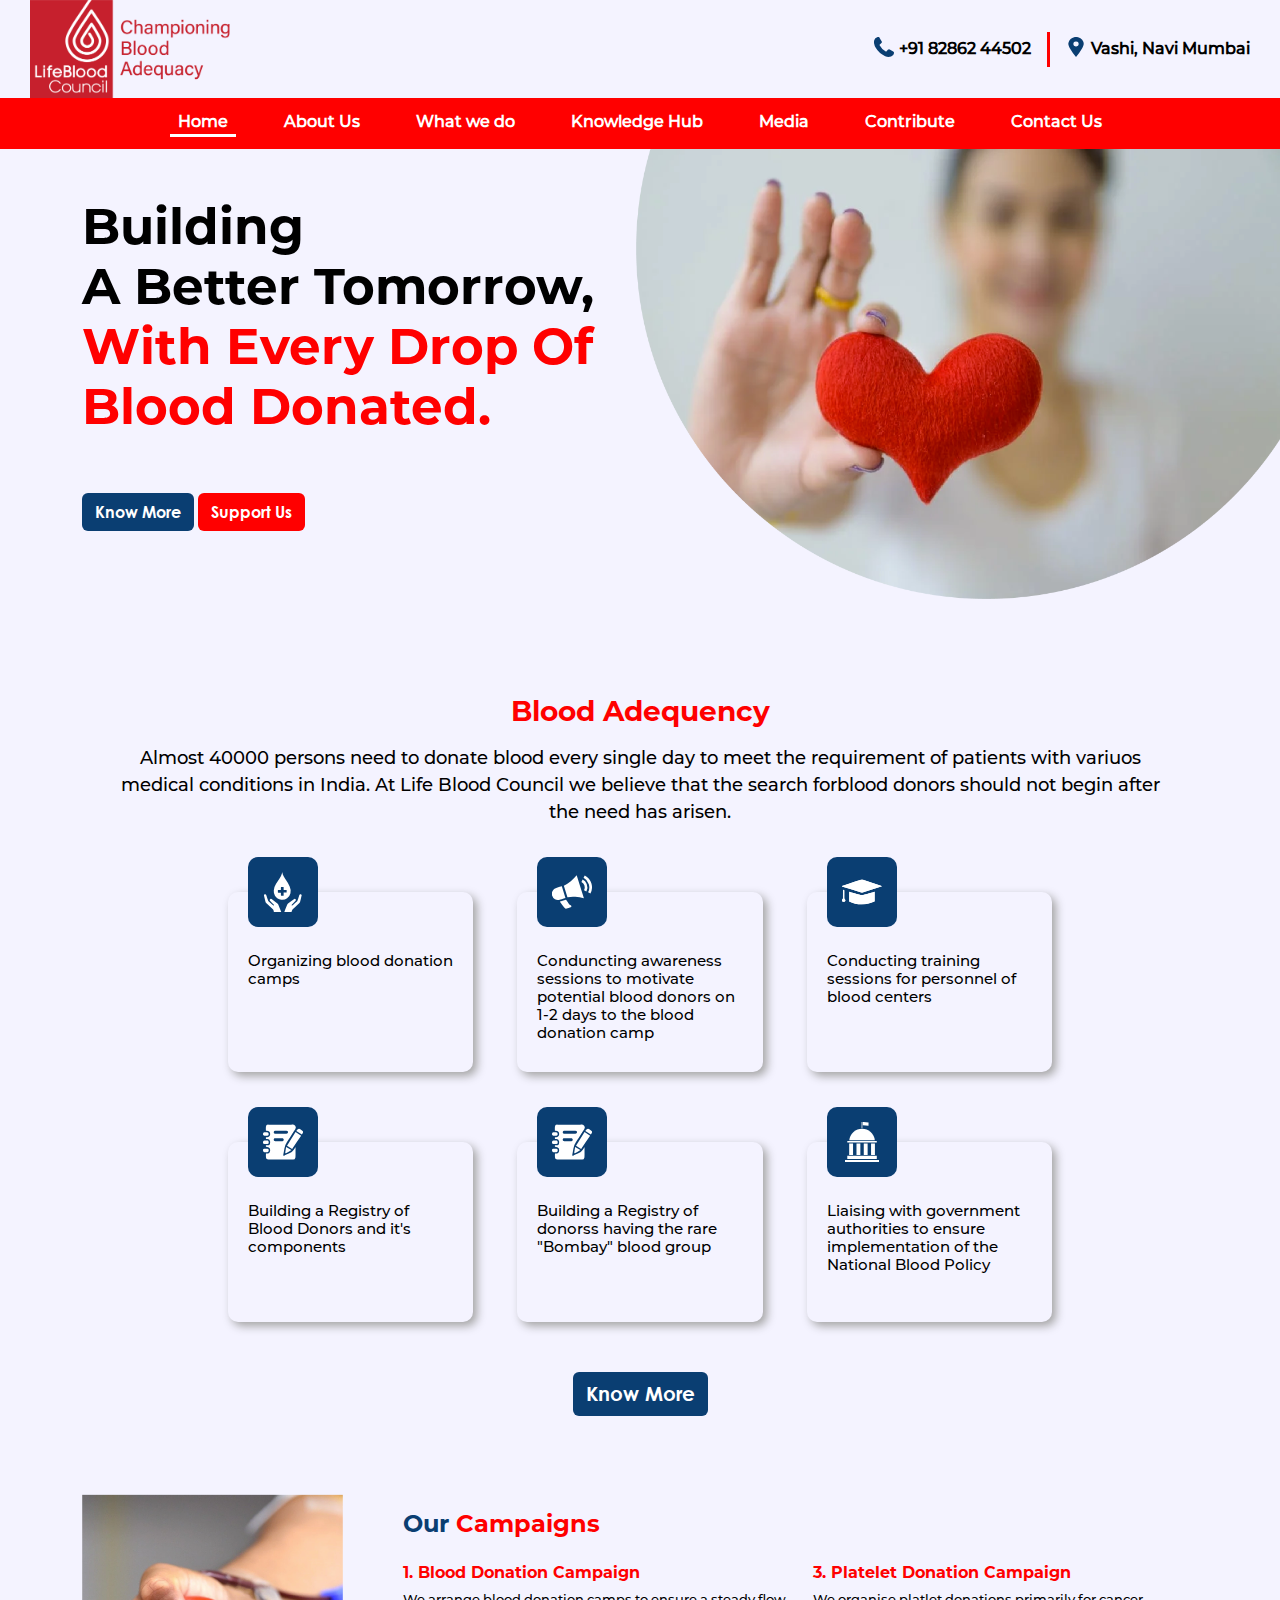
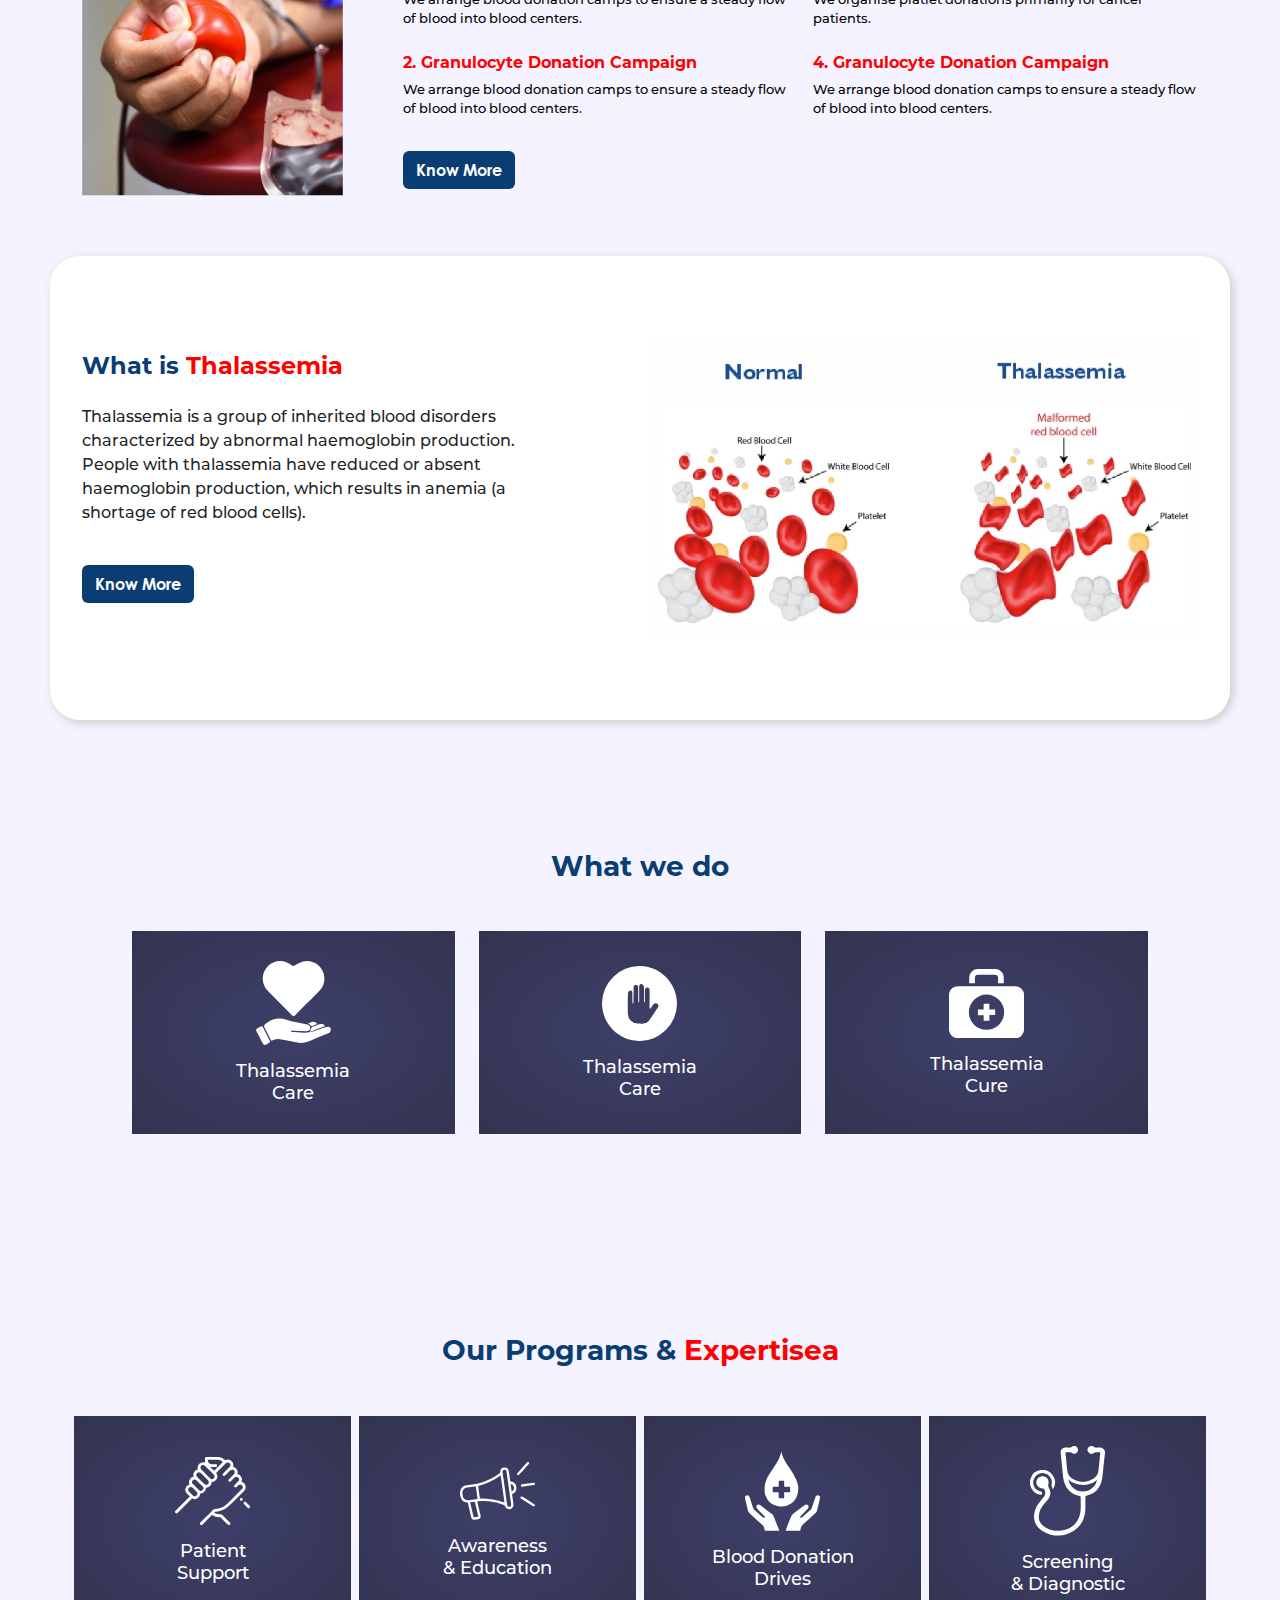
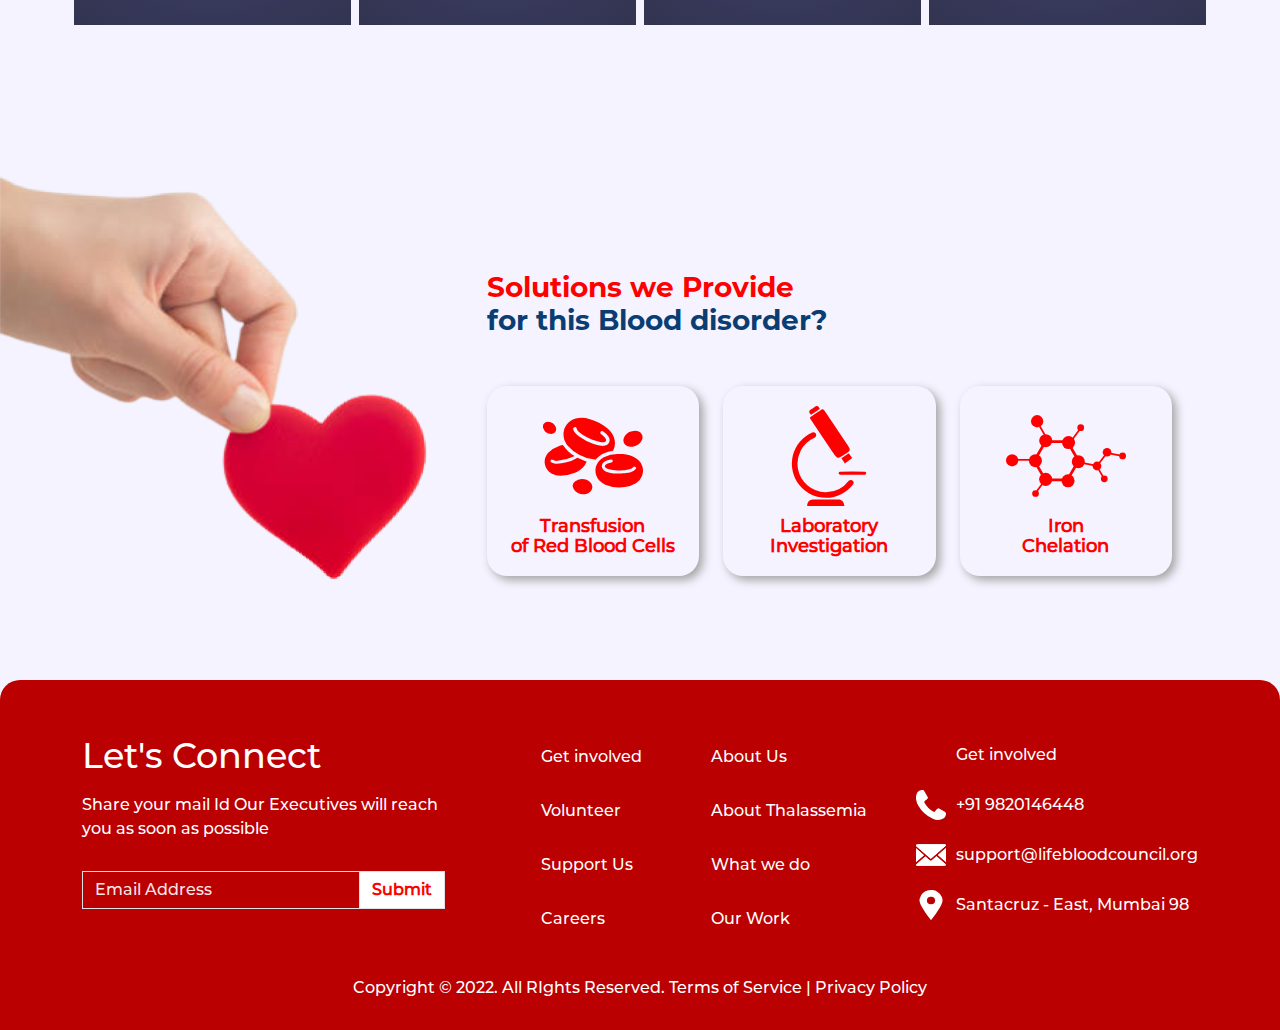
==== commit aea61600: "Responsive Fixes" ====
--- a/index.html
+++ b/index.html
@@ -428,7 +428,7 @@
               </h3>
             </div>
 
-            <div class="col-md-3 px-1">
+            <div class="col-md-3 px-3 px-md-1">
               <div class="color-card hover-tranlate">
                 <div class="icon">
                   <svg xmlns="http://www.w3.org/2000/svg" viewBox="0 0 74.75 67.85">
@@ -447,7 +447,7 @@
               </div>
             </div>
 
-            <div class="col-md-3 px-1">
+            <div class="col-md-3 px-3 px-md-1 mt-5 mt-md-0">
               <div class="color-card hover-tranlate">
                 <div class="icon">
                   <svg xmlns="http://www.w3.org/2000/svg" viewBox="0 0 85.22 65.56">
@@ -468,7 +468,7 @@
               </div>
             </div>
 
-            <div class="col-md-3 px-1">
+            <div class="col-md-3 px-3 px-md-1 mt-5 mt-md-0">
               <div class="color-card hover-tranlate">
                 <div class="icon">
                   <svg xmlns="http://www.w3.org/2000/svg" viewBox="0 0 74.65 79.42">
@@ -487,7 +487,7 @@
               </div>
             </div>
 
-            <div class="col-md-3 px-1">
+            <div class="col-md-3 px-3 px-md-1 mt-5 mt-md-0">
               <div class="color-card hover-tranlate">
                 <div class="icon">
                   <svg xmlns="http://www.w3.org/2000/svg" viewBox="0 0 54.01 64.54">
@@ -515,7 +515,7 @@
           <img src="images/solutions.png" alt="Solutions on Blood Disorders" class="w-100" />
         </div>
         <div class="col-md-8">
-          <div class="main-content px-5 me-5 pt-5">
+          <div class="main-content px-1 px-lg-5 me-lg-5 pt-md-5 me-md-2">
             <h3 class="primary-color my-5">
               Solutions we Provide<br />
               <span class="secondary-color">for this Blood disorder?</span>
@@ -547,7 +547,7 @@
                 </div>
               </div>
 
-              <div class="col-md-4">
+              <div class="col-md-4 mt-5 mt-md-0">
                 <div class="icon-card">
                   <div class="icon">
                     <svg xmlns="http://www.w3.org/2000/svg" viewBox="0 0 67.8 91.15">
@@ -571,7 +571,7 @@
                 </div>
               </div>
 
-              <div class="col-md-4">
+              <div class="col-md-4 mt-5 mt-md-0">
                 <div class="icon-card">
                   <div class="icon" style="width: 120px;">
                     <svg xmlns="http://www.w3.org/2000/svg" viewBox="0 0 120.01 81.76">
@@ -645,7 +645,7 @@
           <div class="row">
             <div class="col-md-6 footer-col-2">
               <div class="row">
-                <div class="col-6 ps-0">
+                <div class="col-sm-6 ps-0 ps-2">
                   <ul>
                     <li>
                       <a href="javascript:void()">
@@ -669,7 +669,7 @@
                     </li>
                   </ul>
                 </div>
-                <div class="col-6 px-0">
+                <div class="col-sm-6 ps-2 px-sm-0">
                   <ul>
                     <li>
                       <a href="javascript:void()">
--- a/css/main-style.css
+++ b/css/main-style.css
@@ -508,6 +508,42 @@
     #what-is-thalassemia {
         padding: 10px 20px;
     }
+    
+    #what-is-thalassemia > .card {
+        padding: 30px 0;
+    }
+    
+    #what-is-thalassemia > .card img{
+        margin-top: 20px;
+    }
+
+    #what-we-do {
+        padding: 50px 0;
+    }
+    
+    #our-programs {
+        padding-top: 0;
+        padding-bottom: 0;
+    }
+
+    footer {
+        padding: 20px 20px 0;
+    }
+
+    .footer-col-1 {
+        padding-right: 0;
+        padding-left: 0;
+    }
+    
+    .footer-col-1 .heading {
+        font-size: 20px;
+    }
+
+    .footer-col-1 .content {
+        margin-top: 5px;
+        margin-bottom: 10px;
+        font-size: 12px;
+    }
 }
 
 @media only screen and (min-width: 426px) and (max-width: 767px) {
@@ -538,6 +574,23 @@
 
     #what-is-thalassemia {
         padding: 15px 30px;
+    }
+    
+    #what-is-thalassemia > .card {
+        padding: 40px 0;
+    }
+
+    #what-we-do {
+        padding: 60px 0;
+    }
+    
+    #our-programs {
+        padding-top: 0;
+        padding-bottom: 0;
+    }
+
+    .footer-col-1 {
+        padding-right: 0;
     }
 }
 
@@ -562,6 +615,37 @@
     #what-is-thalassemia {
         padding: 25px 40px;
     }
+    
+    #what-is-thalassemia > .card {
+        padding: 50px 15px;
+    }
+
+    #what-we-do {
+        padding: 70px 0;
+    }
+    
+    #our-programs {
+        padding-top: 50px;
+        padding-bottom: 0;
+    }
+
+    #solutions {
+        padding: 50px 0;
+    }
+
+    .icon-card {
+        padding: 20px 5px;
+    }
+
+    .icon-card .icon {
+        width: 50px;
+        height: 50px;
+    }
+
+    .icon-card .content {
+        font-size: 14px;
+        line-height: 18px;
+    }
 }
 
 @media only screen and (min-width: 992px) and (max-width: 1199px) {
